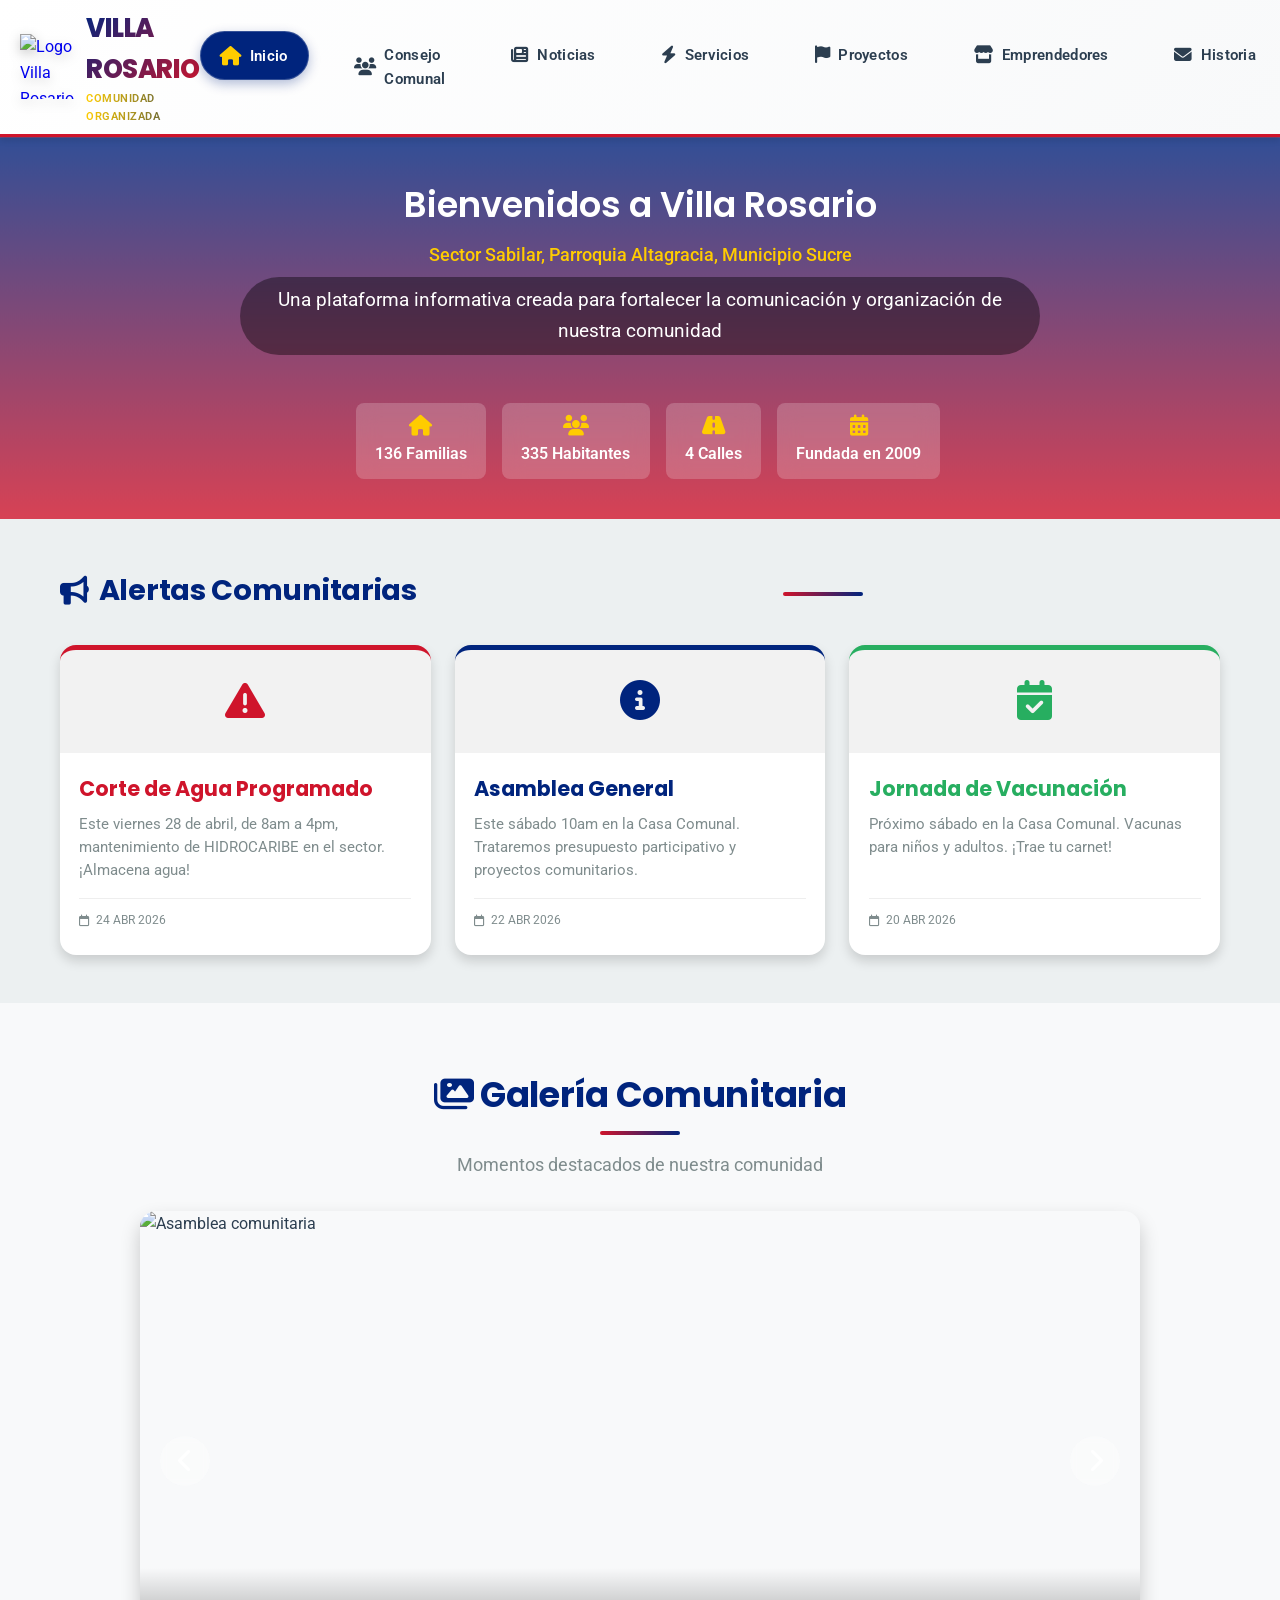
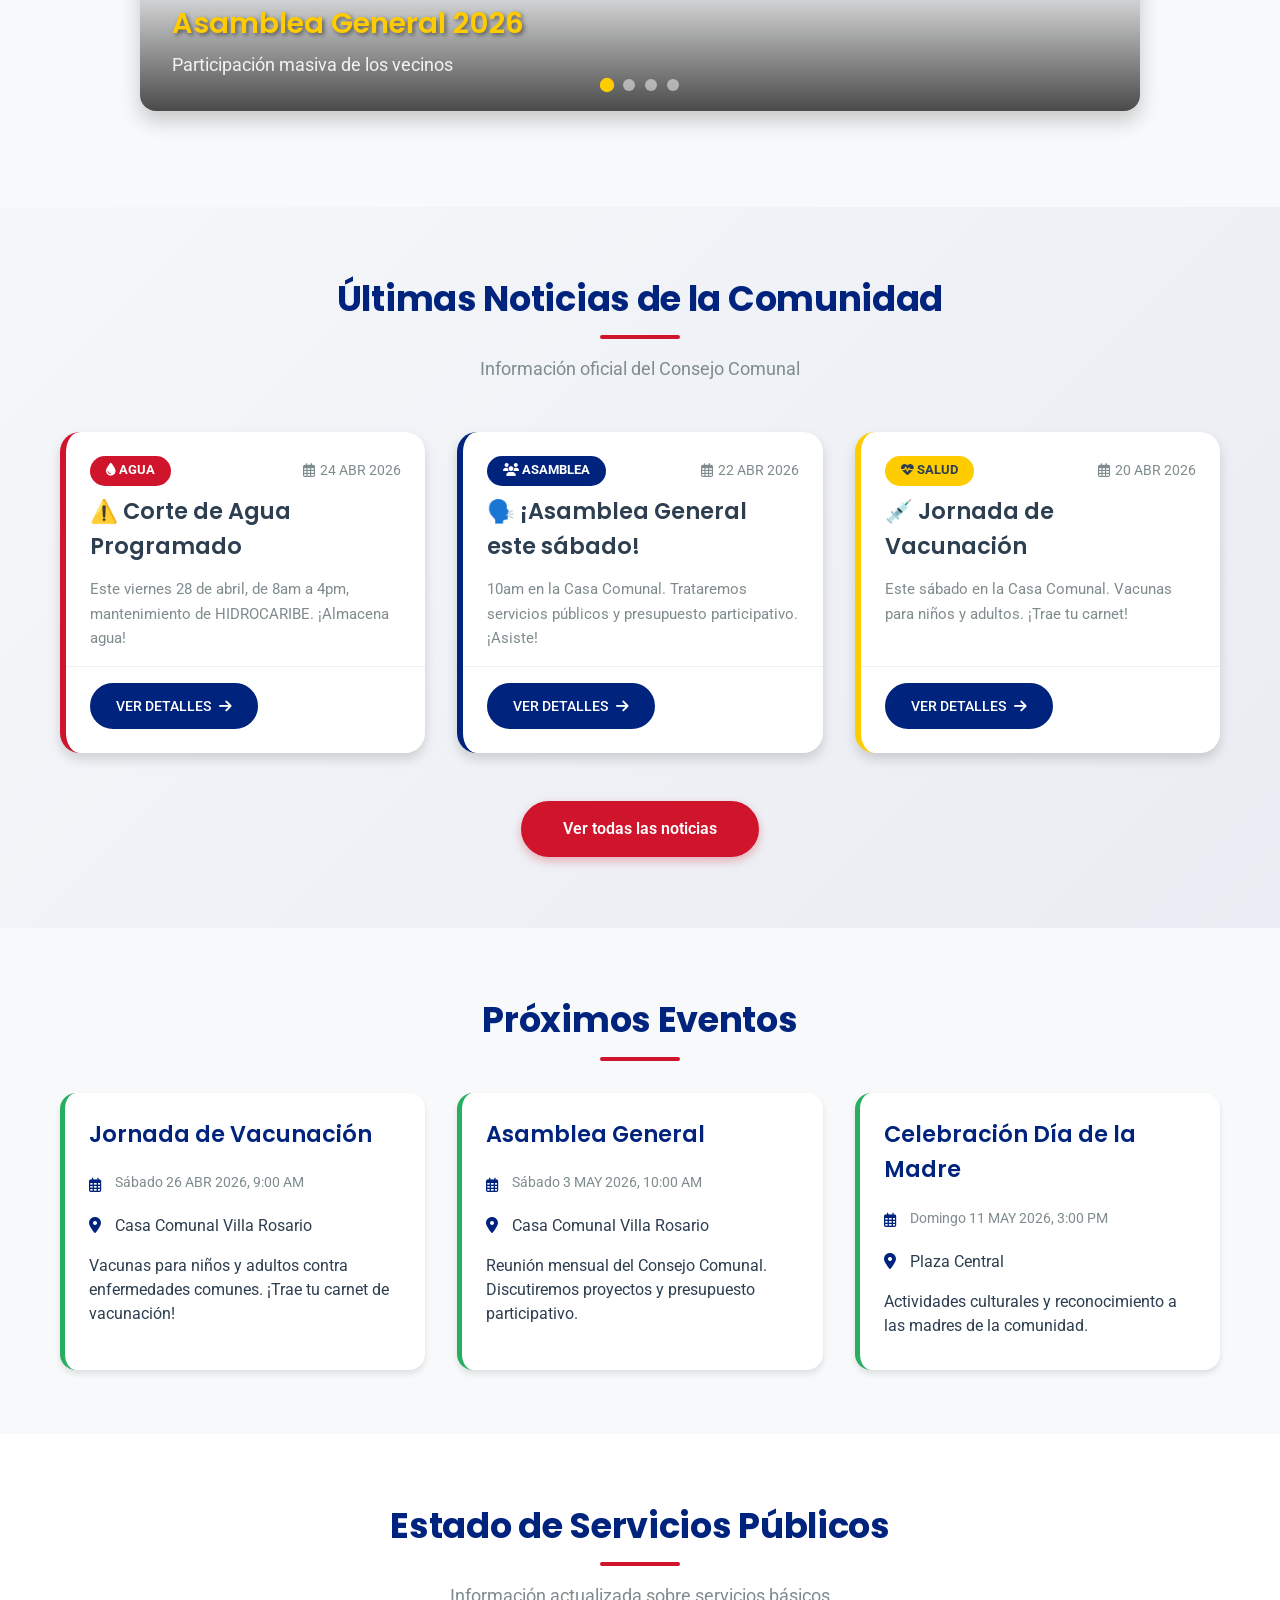
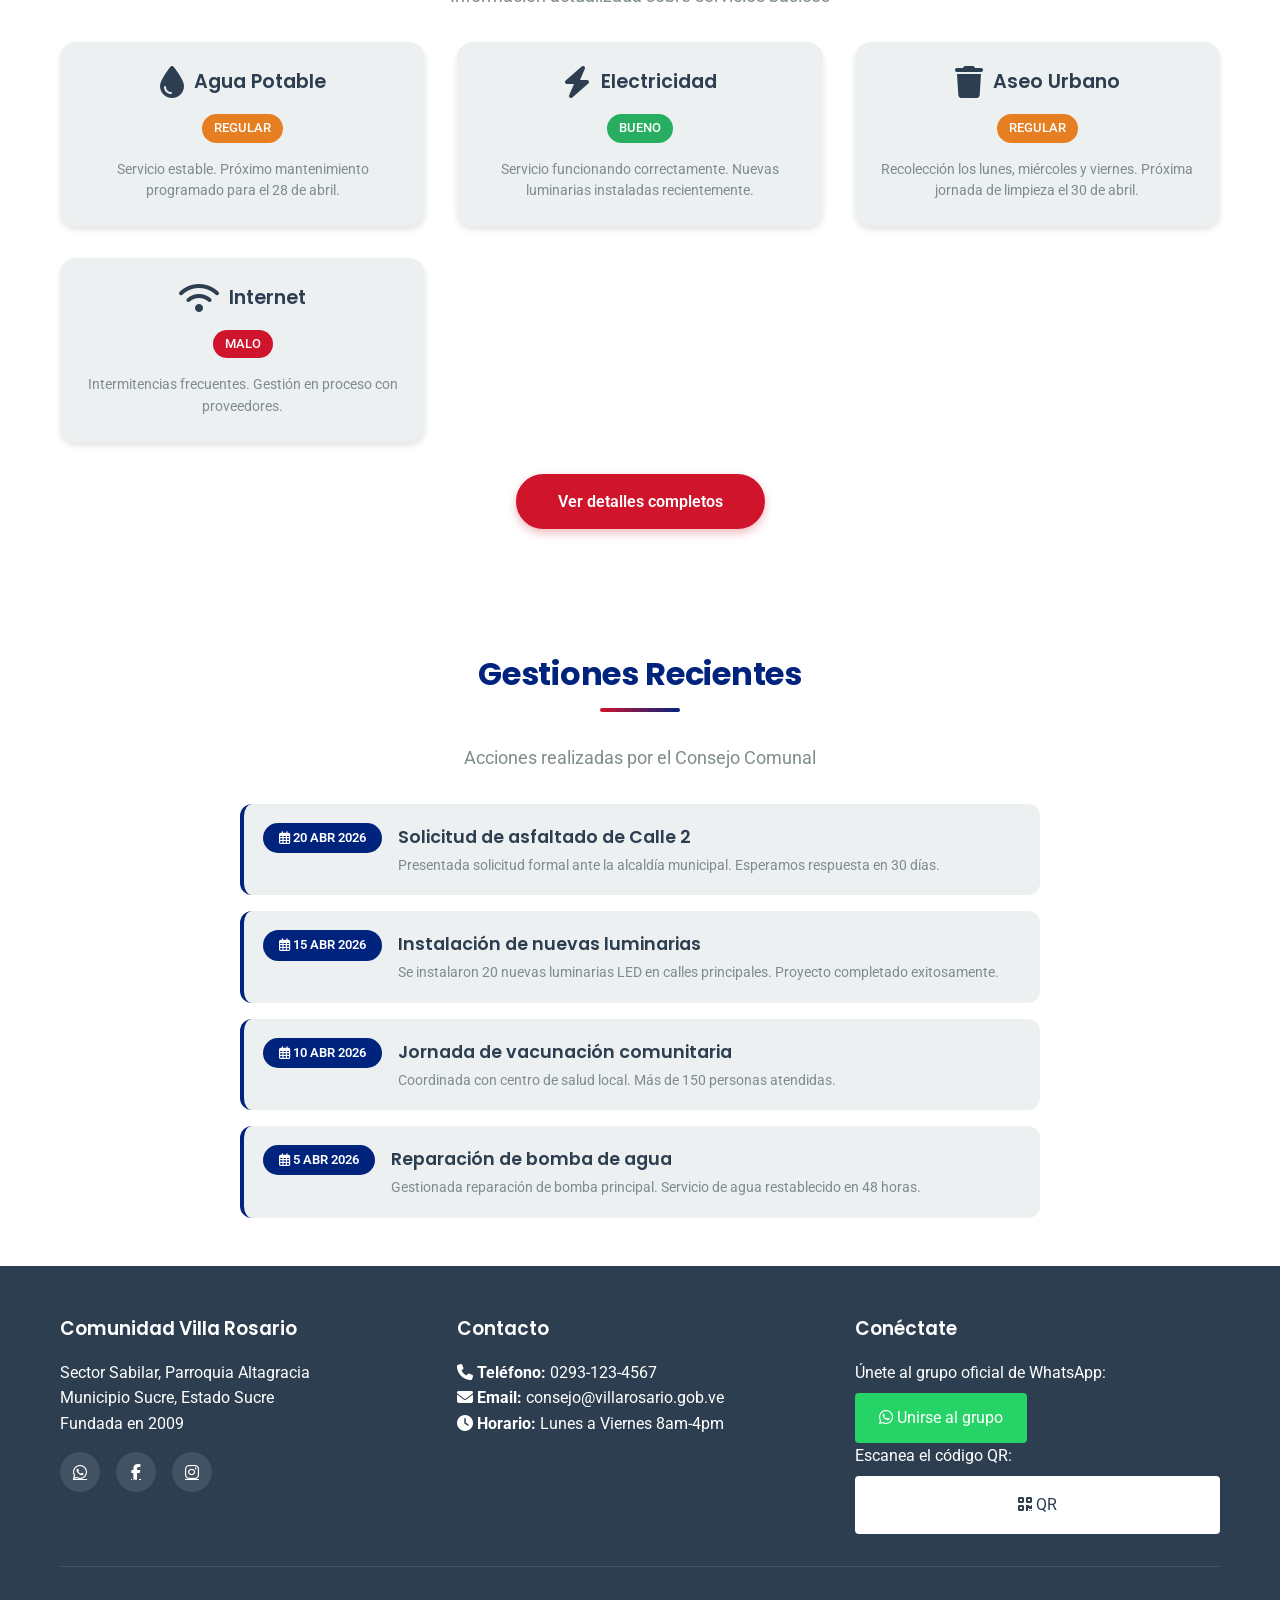
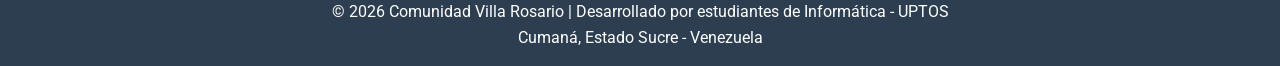
==== index.html @ 8f244c9b "actualizacion de imagen carrussel index.html" ====
<!DOCTYPE html>
<html lang="es">
<head>
    <meta charset="UTF-8">
    <meta name="viewport" content="width=device-width, initial-scale=1.0">
    <title>Comunidad Villa Rosario - Plataforma Informativa</title>
    <link rel="stylesheet" href="css/estilo.css">
    <link rel="stylesheet" href="https://cdnjs.cloudflare.com/ajax/libs/font-awesome/6.4.0/css/all.min.css">
    <link href="https://fonts.googleapis.com/css2?family=Poppins:wght@300;400;600;700&family=Roboto:wght@400;500&display=swap" rel="stylesheet">
</head>
<body>
    <!-- ==================== BARRA DE NAVEGACIÓN ==================== -->
    <nav class="navbar">
        <div class="nav-container">
            <a href="index.html" class="logo">
                <img src="imagenes/logoVilla.png" alt="Logo Villa Rosario" id="logo-img">
                <div class="logo-text">
                    <span class="logo-title">VILLA ROSARIO</span>
                    <span class="logo-subtitle">Comunidad Organizada</span>
                </div>
            </a>
            
            <input type="checkbox" id="menu-toggle" class="menu-toggle">
            <label for="menu-toggle" class="menu-btn">
                <i class="fas fa-bars"></i>
            </label>
            <ul class="nav-menu">
                <li><a href="index.html" class="active"><i class="fas fa-home"></i> Inicio</a></li>
                <li><a href="consejo-comunal.html"><i class="fas fa-users"></i> Consejo Comunal</a></li>
                <li><a href="articulos.html"><i class="fas fa-newspaper"></i> Noticias</a></li>
                <li><a href="servicios.html"><i class="fas fa-bolt"></i> Servicios</a></li>
                <li><a href="proyectos.html"><i class="fas fa-flag"></i> Proyectos</a></li>
                <li><a href="emprendedores.html"><i class="fas fa-store"></i> Emprendedores</a></li>
                <li><a href="historia.html"><i class="fas fa-envelope"></i> Historia</a></li>
                <li><a href="eventos.html"><i class="fas fa-envelope"></i> Eventos</a></li>
            </ul>
        </div>
    </nav>

    <!-- ==================== HERO (ENCABEZADO) ==================== -->
    <header class="hero">
        <div class="hero-content">
            <h1>Bienvenidos a Villa Rosario</h1>
            <p class="hero-subtitle">Sector Sabilar, Parroquia Altagracia, Municipio Sucre</p>
            <p class="hero-description">Una plataforma informativa creada para fortalecer la comunicación y organización de nuestra comunidad</p>
            <div class="hero-stats">
                              <div class="text-center" style="margin-top: 2rem;">
                
</div>
                <div class="stat">
                    <i class="fas fa-home"></i>
                    <span>136 Familias</span>
                </div>
                <div class="stat">
                    <i class="fas fa-users"></i>
                    <span>335 Habitantes</span>
                </div>
                <div class="stat">
                    <i class="fas fa-road"></i>
                    <span>4 Calles</span>
                </div>
                <div class="stat">
                    <i class="fas fa-calendar-alt"></i>
                    <span>Fundada en 2009</span>
                </div>
            </div>
        </div>
    </header>

    <!-- ==================== ALERTAS COMUNITARIAS ==================== -->
    <section class="alertas">
        <div class="container">
            <h2><i class="fas fa-bullhorn"></i> Alertas Comunitarias</h2>
            <div class="alertas-grid">
                <!-- Alerta 1: Urgente (rojo) -->
                <div class="alerta-item alerta-urgente">
                    <div class="alerta-icon">
                        <i class="fas fa-exclamation-triangle"></i>
                    </div>
                    <div class="alerta-content">
                        <h3>Corte de Agua Programado</h3>
                        <p>Este viernes 28 de abril, de 8am a 4pm, mantenimiento de HIDROCARIBE en el sector. ¡Almacena agua!</p>
                        <span class="alerta-fecha"><i class="far fa-calendar"></i> 24 ABR 2026</span>
                    </div>
                </div>
                <!-- Alerta 2: Informativa (azul) -->
                <div class="alerta-item alerta-info">
                    <div class="alerta-icon">
                        <i class="fas fa-info-circle"></i>
                    </div>
                    <div class="alerta-content">
                        <h3>Asamblea General</h3>
                        <p>Este sábado 10am en la Casa Comunal. Trataremos presupuesto participativo y proyectos comunitarios.</p>
                        <span class="alerta-fecha"><i class="far fa-calendar"></i> 22 ABR 2026</span>
                    </div>
                </div>
                <!-- Alerta 3: Evento (verde) -->
                <div class="alerta-item alerta-evento">
                    <div class="alerta-icon">
                        <i class="fas fa-calendar-check"></i>
                    </div>
                    <div class="alerta-content">
                        <h3>Jornada de Vacunación</h3>
                        <p>Próximo sábado en la Casa Comunal. Vacunas para niños y adultos. ¡Trae tu carnet!</p>
                        <span class="alerta-fecha"><i class="far fa-calendar"></i> 20 ABR 2026</span>
                    </div>
                </div>
            </div>
        </div>
    </section>

    <!-- ==================== CARRUSEL DE IMÁGENES ==================== -->
    <section class="carrusel">
        <div class="container">
            <h2><i class="fas fa-images"></i> Galería Comunitaria</h2>
            <p class="section-subtitle">Momentos destacados de nuestra comunidad</p>
            <div class="carrusel-contenedor">
                <div class="carrusel-slides">
                    <div class="carrusel-slide active">
                        <img src="imagenes/carrusel1.png" alt="Asamblea comunitaria">
                        <div class="carrusel-caption">
                            <h3>Asamblea General 2026</h3>
                            <p>Participación masiva de los vecinos</p>
                        </div>
                    </div>
                    <div class="carrusel-slide">
                        <img src="imagenes/villa-agua2.jpg" alt="Jornada de salud">
                        <div class="carrusel-caption">
                            <h3>Jornada de Vacunación</h3>
                            <p>Más de 100 niños vacunados</p>
                        </div>
                    </div>
                    <div class="carrusel-slide">
                        <img src="imagenes/carrusel3.jpg" alt="Entrega de CLAP">
                        <div class="carrusel-caption">
                            <h3>Entrega de Alimentos</h3>
                            <p>Apoyo a las familias de la comunidad</p>
                        </div>
                    </div>
                    <div class="carrusel-slide">
                        <img src="imagenes/carrusel4.jpg" alt="Limpieza comunitaria">
                        <div class="carrusel-caption">
                            <h3>Jornada de Limpieza</h3>
                            <p>Embelleciendo nuestros espacios</p>
                        </div>
                    </div>
                </div>
                <button class="carrusel-prev"><i class="fas fa-chevron-left"></i></button>
                <button class="carrusel-next"><i class="fas fa-chevron-right"></i></button>
                <div class="carrusel-indicadores">
                    <span class="indicador active" data-slide="0"></span>
                    <span class="indicador" data-slide="1"></span>
                    <span class="indicador" data-slide="2"></span>
                    <span class="indicador" data-slide="3"></span>
                </div>
            </div>
        </div>
    </section>

    <!-- ==================== ÚLTIMAS NOTICIAS ==================== -->
    <section class="noticias">
        <div class="container">
            <h2>Últimas Noticias de la Comunidad</h2>
            <p class="section-subtitle">Información oficial del Consejo Comunal</p>
            <div id="lista-noticias-index" class="noticias-grid">
                <article class="noticia-card" data-categoria="servicios">
                    <div class="noticia-header">
                        <span class="noticia-categoria"><i class="fas fa-tint"></i> AGUA</span>
                        <span class="noticia-fecha"><i class="far fa-calendar-alt"></i> 24 ABR 2026</span>
                    </div>
                    <div class="noticia-body">
                        <h3>⚠️ Corte de Agua Programado</h3>
                        <p>Este viernes 28 de abril, de 8am a 4pm, mantenimiento de HIDROCARIBE. ¡Almacena agua!</p>
                    </div>
                    <div class="noticia-footer">
                        <a href="noticia.html?id=1" class="btn-leer-mas">VER DETALLES <i class="fas fa-arrow-right"></i></a>
                    </div>
                </article>
                <article class="noticia-card" data-categoria="asamblea">
                    <div class="noticia-header">
                        <span class="noticia-categoria"><i class="fas fa-users"></i> ASAMBLEA</span>
                        <span class="noticia-fecha"><i class="far fa-calendar-alt"></i> 22 ABR 2026</span>
                    </div>
                    <div class="noticia-body">
                        <h3>🗣️ ¡Asamblea General este sábado!</h3>
                        <p>10am en la Casa Comunal. Trataremos servicios públicos y presupuesto participativo. ¡Asiste!</p>
                    </div>
                    <div class="noticia-footer">
                        <a href="noticia.html?id=2" class="btn-leer-mas">VER DETALLES <i class="fas fa-arrow-right"></i></a>
                    </div>
                </article>
                <article class="noticia-card" data-categoria="salud">
                    <div class="noticia-header">
                        <span class="noticia-categoria"><i class="fas fa-heartbeat"></i> SALUD</span>
                        <span class="noticia-fecha"><i class="far fa-calendar-alt"></i> 20 ABR 2026</span>
                    </div>
                    <div class="noticia-body">
                        <h3>💉 Jornada de Vacunación</h3>
                        <p>Este sábado en la Casa Comunal. Vacunas para niños y adultos. ¡Trae tu carnet!</p>
                    </div>
                    <div class="noticia-footer">
                        <a href="noticia.html?id=3" class="btn-leer-mas">VER DETALLES <i class="fas fa-arrow-right"></i></a>
                    </div>
                </article>
            </div>
            <div class="text-center">
                <a href="articulos.html" class="btn-ver-todas">Ver todas las noticias</a>
            </div>
        </div>
    </section>

    <!-- ==================== PRÓXIMOS EVENTOS ==================== -->
    <section class="eventos">
        <div class="container">
            <h2>Próximos Eventos</h2>
            <div id="lista-eventos-index" class="eventos-grid">
                <article class="evento-preview">
                    <h3>Jornada de Vacunación</h3>
                    <p class="fecha"><i class="far fa-calendar-alt"></i> Sábado 26 ABR 2026, 9:00 AM</p>
                    <p><i class="fas fa-map-marker-alt"></i> Casa Comunal Villa Rosario</p>
                    <p>Vacunas para niños y adultos contra enfermedades comunes. ¡Trae tu carnet de vacunación!</p>
                </article>
                <article class="evento-preview">
                    <h3>Asamblea General</h3>
                    <p class="fecha"><i class="far fa-calendar-alt"></i> Sábado 3 MAY 2026, 10:00 AM</p>
                    <p><i class="fas fa-map-marker-alt"></i> Casa Comunal Villa Rosario</p>
                    <p>Reunión mensual del Consejo Comunal. Discutiremos proyectos y presupuesto participativo.</p>
                </article>
                <article class="evento-preview">
                    <h3>Celebración Día de la Madre</h3>
                    <p class="fecha"><i class="far fa-calendar-alt"></i> Domingo 11 MAY 2026, 3:00 PM</p>
                    <p><i class="fas fa-map-marker-alt"></i> Plaza Central</p>
                    <p>Actividades culturales y reconocimiento a las madres de la comunidad.</p>
                </article>
            </div>
        </div>
    </section>

    <!-- ==================== SERVICIOS PÚBLICOS ==================== -->
    <section class="servicios">
        <div class="container">
            <h2>Estado de Servicios Públicos</h2>
            <p class="section-subtitle">Información actualizada sobre servicios básicos</p>
            <div class="servicios-grid">
                <div class="servicio-card" id="servicio-agua">
                    <div class="servicio-header">
                        <i class="fas fa-tint"></i>
                        <h3>Agua Potable</h3>
                    </div>
                    <div class="servicio-body">
                        <span class="estado-badge estado-regular">Regular</span>
                        <p class="texto-extra">Servicio estable. Próximo mantenimiento programado para el 28 de abril.</p>
                    </div>
                </div>
                <div class="servicio-card" id="servicio-electricidad">
                    <div class="servicio-header">
                        <i class="fas fa-bolt"></i>
                        <h3>Electricidad</h3>
                    </div>
                    <div class="servicio-body">
                        <span class="estado-badge estado-bueno">Bueno</span>
                        <p class="texto-extra">Servicio funcionando correctamente. Nuevas luminarias instaladas recientemente.</p>
                    </div>
                </div>
                <div class="servicio-card" id="servicio-aseo">
                    <div class="servicio-header">
                        <i class="fas fa-trash"></i>
                        <h3>Aseo Urbano</h3>
                    </div>
                    <div class="servicio-body">
                        <span class="estado-badge estado-regular">Regular</span>
                        <p class="texto-extra">Recolección los lunes, miércoles y viernes. Próxima jornada de limpieza el 30 de abril.</p>
                    </div>
                </div>
                <div class="servicio-card" id="servicio-internet">
                    <div class="servicio-header">
                        <i class="fas fa-wifi"></i>
                        <h3>Internet</h3>
                    </div>
                    <div class="servicio-body">
                        <span class="estado-badge estado-malo">Malo</span>
                        <p class="texto-extra">Intermitencias frecuentes. Gestión en proceso con proveedores.</p>
                    </div>
                </div>
            </div>
            <div class="text-center">
                <a href="servicios.html" class="btn-ver-todas">Ver detalles completos</a>
            </div>
        </div>
    </section>

    <!-- ==================== GESTIONES RECIENTES ==================== -->
    <section class="gestiones">
        <div class="container">
            <h2>Gestiones Recientes</h2>
            <p class="section-subtitle">Acciones realizadas por el Consejo Comunal</p>
            <div id="gestiones-lista" class="gestiones-list">
                <div class="gestion-item">
                    <div class="gestion-fecha">
                        <i class="far fa-calendar-alt"></i> 20 ABR 2026
                    </div>
                    <div class="gestion-contenido">
                        <h4>Solicitud de asfaltado de Calle 2</h4>
                        <p>Presentada solicitud formal ante la alcaldía municipal. Esperamos respuesta en 30 días.</p>
                    </div>
                </div>
                <div class="gestion-item">
                    <div class="gestion-fecha">
                        <i class="far fa-calendar-alt"></i> 15 ABR 2026
                    </div>
                    <div class="gestion-contenido">
                        <h4>Instalación de nuevas luminarias</h4>
                        <p>Se instalaron 20 nuevas luminarias LED en calles principales. Proyecto completado exitosamente.</p>
                    </div>
                </div>
                <div class="gestion-item">
                    <div class="gestion-fecha">
                        <i class="far fa-calendar-alt"></i> 10 ABR 2026
                    </div>
                    <div class="gestion-contenido">
                        <h4>Jornada de vacunación comunitaria</h4>
                        <p>Coordinada con centro de salud local. Más de 150 personas atendidas.</p>
                    </div>
                </div>
                <div class="gestion-item">
                    <div class="gestion-fecha">
                        <i class="far fa-calendar-alt"></i> 5 ABR 2026
                    </div>
                    <div class="gestion-contenido">
                        <h4>Reparación de bomba de agua</h4>
                        <p>Gestionada reparación de bomba principal. Servicio de agua restablecido en 48 horas.</p>
                    </div>
                </div>
            </div>
        </div>
    </section>

    <!-- ==================== FOOTER (SIMPLIFICADO, SIN PROYECTO UPTOS) ==================== -->
    <footer class="footer">
        <div class="container">
            <div class="footer-grid">
                <div class="footer-col">
                    <h3>Comunidad Villa Rosario</h3>
                    <p>Sector Sabilar, Parroquia Altagracia</p>
                    <p>Municipio Sucre, Estado Sucre</p>
                    <p>Fundada en 2009</p>
                    <div class="footer-social">
                        <a href="#" class="social-link"><i class="fab fa-whatsapp"></i></a>
                        <a href="#" class="social-link"><i class="fab fa-facebook-f"></i></a>
                        <a href="#" class="social-link"><i class="fab fa-instagram"></i></a>
                    </div>
                </div>
                <div class="footer-col">
                    <h3>Contacto</h3>
                    <p><i class="fas fa-phone"></i> <strong>Teléfono:</strong> 0293-123-4567</p>
                    <p><i class="fas fa-envelope"></i> <strong>Email:</strong> consejo@villarosario.gob.ve</p>
                    <p><i class="fas fa-clock"></i> <strong>Horario:</strong> Lunes a Viernes 8am-4pm</p>
                </div>
                <div class="footer-col">
                    <h3>Conéctate</h3>
                    <p>Únete al grupo oficial de WhatsApp:</p>
                    <a href="https://wa.me/584141234567?text=Hola,%20quisiera%20unirme%20al%20grupo%20de%20Villa%20Rosario" class="btn-whatsapp" target="_blank">
                        <i class="fab fa-whatsapp"></i> Unirse al grupo
                    </a>
                    <div class="qr-code">
                        <p>Escanea el código QR:</p>
                        <div class="qr-placeholder"><i class="fas fa-qrcode"></i> QR</div>
                    </div>
                </div>
            </div>
            <div class="footer-bottom">
                <p>&copy; 2026 Comunidad Villa Rosario | Desarrollado por estudiantes de Informática - UPTOS</p>
                <p>Cumaná, Estado Sucre - Venezuela</p>
            </div>
        </div>
    </footer>

    <!-- ==================== SCRIPTS ==================== -->
    <script src="js/main.js" defer></script>
</body>
</html>
---- css/estilo.css ----
/* ============================================
   1. VARIABLES GLOBALES Y RESET
   ============================================ */
:root {
    --color-amarillo: #FFCC00;
    --color-azul: #00247D;
    --color-rojo: #CF142B;
    --color-blanco: #FFFFFF;
    --color-verde: #27AE60;
    --color-naranja: #E67E22;
    --color-gris-oscuro: #2C3E50;
    --color-gris-medio: #7F8C8D;
    --color-gris-claro: #ECF0F1;
    --color-fondo: #F8F9FA;
    --sombra-suave: 0 4px 6px rgba(0, 0, 0, 0.1);
    --sombra-media: 0 6px 12px rgba(0, 0, 0, 0.15);
    --sombra-fuerte: 0 10px 20px rgba(0, 0, 0, 0.2);
    --transicion-rapida: all 0.3s ease;
    --transicion-media: all 0.5s ease;
}

* {
    margin: 0;
    padding: 0;
    box-sizing: border-box;
}

body {
    font-family: 'Roboto', sans-serif;
    line-height: 1.6;
    color: var(--color-gris-oscuro);
    background-color: var(--color-fondo);
}

h1, h2, h3, h4, h5, h6 {
    font-family: 'Poppins', sans-serif;
    font-weight: 600;
    margin-bottom: 1rem;
}

.container {
    width: 100%;
    max-width: 1200px;
    margin: 0 auto;
    padding: 0 20px;
}

.text-center {
    text-align: center;
}

.section-subtitle {
    color: var(--color-gris-medio);
    text-align: center;
    margin-bottom: 2rem;
    font-size: 1.1rem;
}

html {
    font-size: 16px;
}

/* ============================================
   2. BARRA DE NAVEGACIÓN (NAVBAR)
   ============================================ */
.navbar {
    background: linear-gradient(135deg, #ffffff, #f8f9fa);
    box-shadow: var(--sombra-suave);
    position: sticky;
    top: 0;
    z-index: 1000;
    padding: 0.5rem 0;
    border-bottom: 3px solid var(--color-rojo);
}

.nav-container {
    display: flex;
    justify-content: space-between;
    align-items: center;
    padding: 0 20px;
}

.logo {
    display: flex;
    align-items: center;
    text-decoration: none;
    gap: 12px;
    transition: transform 0.2s ease;
    position: relative;
}
.logo:hover {
    transform: scale(1.02);
}
/* Línea tricolor al hover */
.logo::after {
    content: '';
    position: absolute;
    bottom: -5px;
    left: 0;
    width: 100%;
    height: 3px;
    background: linear-gradient(90deg, var(--color-amarillo), var(--color-azul), var(--color-rojo));
    border-radius: 2px;
    transform: scaleX(0);
    transition: transform 0.3s ease;
}
.logo:hover::after {
    transform: scaleX(1);
}

#logo-img {
    height: 65px;
    width: auto;
    filter: drop-shadow(0 4px 6px rgba(0, 0, 0, 0.2));
    transition: transform 0.2s, filter 0.2s;
}
.logo:hover #logo-img {
    transform: scale(1.03);
    filter: drop-shadow(0 6px 10px rgba(0, 0, 0, 0.25));
}

.logo-text {
    display: flex;
    flex-direction: column;
}

.logo-title {
    font-family: 'Poppins', sans-serif;
    font-weight: 800;
    font-size: 1.6rem;
    background: linear-gradient(135deg, var(--color-azul), var(--color-rojo));
    background-clip: text;
    -webkit-background-clip: text;
    color: transparent;
    letter-spacing: -0.5px;
}
.logo:hover .logo-title {
    background: linear-gradient(135deg, var(--color-rojo), var(--color-azul));
    background-clip: text;
}

.logo-subtitle {
    font-size: 0.7rem;
    font-weight: 600;
    color: var(--color-gris-medio);
    letter-spacing: 0.5px;
    text-transform: uppercase;
    background: linear-gradient(90deg, var(--color-amarillo), var(--color-gris-oscuro));
    background-clip: text;
    -webkit-background-clip: text;
    color: transparent;
}
.logo:hover .logo-subtitle {
    color: var(--color-rojo);
    background: none;
}

.nav-menu {
    display: flex;
    list-style: none;
    gap: 1.5rem;
}

.nav-menu a {
    text-decoration: none;
    color: var(--color-gris-oscuro);
    font-weight: 600;
    font-size: 0.95rem;
    display: flex;
    align-items: center;
    gap: 8px;
    padding: 0.7rem 1.3rem;
    border-radius: 40px;
    transition: all 0.25s cubic-bezier(0.2, 0.9, 0.4, 1.1);
    position: relative;
    overflow: hidden;
    z-index: 1;
    letter-spacing: 0.3px;
}

.nav-menu a::before {
    content: '';
    position: absolute;
    top: 0;
    left: -100%;
    width: 100%;
    height: 100%;
    background: linear-gradient(90deg, transparent, rgba(255,255,255,0.3), transparent);
    transition: left 0.4s ease;
    z-index: -1;
}
.nav-menu a:hover::before {
    left: 100%;
}

.nav-menu a:hover {
    background-color: var(--color-rojo);
    color: white;
    transform: translateY(-2px);
    box-shadow: 0 4px 12px rgba(207,20,43,0.3);
}

.nav-menu a.active {
    background-color: var(--color-azul);
    color: white;
    box-shadow: 0 4px 12px rgba(0,36,125,0.3);
    border: 1px solid rgba(255,255,255,0.2);
}

.nav-menu a i {
    font-size: 1.1rem;
    transition: transform 0.2s, color 0.2s;
}
.nav-menu a:hover i,
.nav-menu a.active i {
    transform: scale(1.1);
    color: var(--color-amarillo);
}

.menu-toggle {
    display: none;
}
.menu-btn {
    display: none;
    background: none;
    border: none;
    font-size: 1.8rem;
    color: var(--color-azul);
    cursor: pointer;
    padding: 0.5rem;
    z-index: 1001;
}

/* ============================================
   3. HERO SECTION
   ============================================ */
.hero {
    position: relative;
    background: linear-gradient(rgba(0, 36, 125, 0.8), rgba(207, 20, 43, 0.8)), 
                url('../imagenes/villa-rosario-foto.jpg');
    background-size: cover;
    background-position: center;
    color: var(--color-blanco);
    padding: 2.5rem 0;
    text-align: center;
}

.hero-content {
    position: relative;
    z-index: 2;
    max-width: 800px;
    margin: 0 auto;
}

.hero h1 {
    font-size: 2.2rem;
    margin-bottom: 0.5rem;
    color: var(--color-blanco);
}

.hero-subtitle {
    font-size: 1.1rem;
    margin-bottom: 0.5rem;
    color: var(--color-amarillo);
    font-weight: 500;
}

.hero-description {
    font-size: 1.2rem;
    background-color: rgba(0, 0, 0, 0.4);
    display: inline-block;
    padding: 0.5rem 1.5rem;
    border-radius: 40px;
    margin-bottom: 1.5rem;
    backdrop-filter: blur(4px);
}

.hero-stats {
    display: flex;
    justify-content: center;
    gap: 1rem;
    margin-top: 1.5rem;
    flex-wrap: wrap;
}

.stat {
    background: rgba(255, 255, 255, 0.2);
    padding: 0.8rem 1.2rem;
    border-radius: 8px;
    backdrop-filter: blur(10px);
}

.stat i {
    font-size: 1.3rem;
    margin-bottom: 0.3rem;
    display: block;
    color: var(--color-amarillo);
}

.stat span {
    font-weight: 600;
    font-size: 1rem;
}

.btn-hero {
    display: inline-flex;
    align-items: center;
    gap: 0.8rem;
    background-color: var(--color-amarillo);
    color: var(--color-azul);
    padding: 0.8rem 2rem;
    border-radius: 50px;
    text-decoration: none;
    font-weight: 800;
    font-size: 1rem;
    transition: all 0.3s cubic-bezier(0.2, 0.9, 0.4, 1.1);
    margin-top: 1rem;
    box-shadow: 0 4px 12px rgba(0, 0, 0, 0.2);
}
.btn-hero:hover {
    background-color: var(--color-blanco);
    transform: translateY(-3px);
    box-shadow: 0 8px 20px rgba(0, 0, 0, 0.25);
    gap: 1rem;
}

/* ============================================
   4. ALERTAS COMUNITARIAS
   ============================================ */
.alertas {
    padding: 3rem 0;
    background-color: var(--color-gris-claro);
}

.alertas h2 {
    color: var(--color-azul);
    margin-bottom: 2rem;
    display: flex;
    align-items: center;
    gap: 10px;
    font-size: 1.8rem;
}

.alertas-grid {
    display: grid;
    grid-template-columns: repeat(3, 1fr);
    gap: 1.5rem;
}

.alerta-item {
    background: white;
    border-radius: 16px;
    overflow: hidden;
    box-shadow: var(--sombra-media);
    transition: var(--transicion-rapida);
    height: 100%;
    display: flex;
    flex-direction: column;
    border-top: 5px solid transparent;
}
.alerta-item:hover {
    transform: translateY(-5px);
    box-shadow: var(--sombra-fuerte);
}
.alerta-urgente { border-top-color: var(--color-rojo); }
.alerta-info { border-top-color: var(--color-azul); }
.alerta-evento { border-top-color: var(--color-verde); }

.alerta-icon {
    background: rgba(0,0,0,0.05);
    padding: 1.2rem;
    text-align: center;
    font-size: 2.5rem;
}
.alerta-urgente .alerta-icon i { color: var(--color-rojo); }
.alerta-info .alerta-icon i { color: var(--color-azul); }
.alerta-evento .alerta-icon i { color: var(--color-verde); }

.alerta-content {
    padding: 1.2rem 1.2rem 1.5rem;
    flex: 1;
    display: flex;
    flex-direction: column;
}
.alerta-content h3 {
    font-size: 1.3rem;
    font-weight: 700;
    margin-bottom: 0.5rem;
}
.alerta-content p {
    color: var(--color-gris-medio);
    font-size: 0.95rem;
    line-height: 1.5;
    margin-bottom: 1rem;
}
.alerta-fecha {
    display: flex;
    align-items: center;
    gap: 6px;
    color: var(--color-gris-medio);
    font-size: 0.75rem;
    margin-top: auto;
    border-top: 1px solid #eee;
    padding-top: 0.8rem;
}

/* ============================================
   5. NOTICIAS (ÍNDICE Y DETALLE)
   ============================================ */
.noticias {
    padding: 4rem 0;
    background: linear-gradient(135deg, #f5f7fa 0%, #e9ecf2 100%);
}

.noticias h2 {
    color: var(--color-azul);
    text-align: center;
    font-size: 2.2rem;
    margin-bottom: 1rem;
    position: relative;
}
.noticias h2:after {
    content: '';
    display: block;
    width: 80px;
    height: 4px;
    background: var(--color-rojo);
    margin: 0.5rem auto 0;
    border-radius: 2px;
}

.noticias-grid {
    display: grid;
    grid-template-columns: repeat(auto-fit, minmax(320px, 1fr));
    gap: 2rem;
    margin: 3rem 0;
}

.noticia-card {
    background: white;
    border-radius: 20px;
    overflow: hidden;
    box-shadow: var(--sombra-media);
    transition: var(--transicion-media);
    display: flex;
    flex-direction: column;
    border-left: 6px solid transparent;
}
.noticia-card[data-categoria="servicios"] { border-left-color: var(--color-rojo); }
.noticia-card[data-categoria="infraestructura"] { border-left-color: var(--color-naranja); }
.noticia-card[data-categoria="clap"] { border-left-color: var(--color-verde); }
.noticia-card[data-categoria="asamblea"] { border-left-color: var(--color-azul); }
.noticia-card[data-categoria="salud"] { border-left-color: var(--color-amarillo); }
.noticia-card[data-categoria="seguridad"] { border-left-color: var(--color-gris-oscuro); }
.noticia-card:hover {
    transform: translateY(-8px);
    box-shadow: var(--sombra-fuerte);
}

.noticia-header {
    padding: 1.5rem 1.5rem 0.5rem;
    display: flex;
    justify-content: space-between;
    align-items: center;
}
.noticia-categoria {
    font-size: 0.8rem;
    font-weight: 700;
    text-transform: uppercase;
    padding: 0.3rem 1rem;
    border-radius: 30px;
    color: white;
}
.noticia-card[data-categoria="servicios"] .noticia-categoria { background: var(--color-rojo); }
.noticia-card[data-categoria="infraestructura"] .noticia-categoria { background: var(--color-naranja); }
.noticia-card[data-categoria="clap"] .noticia-categoria { background: var(--color-verde); }
.noticia-card[data-categoria="asamblea"] .noticia-categoria { background: var(--color-azul); }
.noticia-card[data-categoria="salud"] .noticia-categoria { background: var(--color-amarillo); color: #2c3e50; }
.noticia-card[data-categoria="seguridad"] .noticia-categoria { background: var(--color-gris-oscuro); }

.noticia-fecha {
    color: var(--color-gris-medio);
    font-size: 0.85rem;
    display: flex;
    align-items: center;
    gap: 5px;
}
.noticia-body {
    padding: 0 1.5rem 1rem;
    flex: 1;
}
.noticia-body h3 {
    font-size: 1.4rem;
    margin-bottom: 0.75rem;
    transition: color 0.2s;
}
.noticia-body h3:hover {
    color: var(--color-rojo) !important;
}
.noticia-body p {
    color: var(--color-gris-medio);
    line-height: 1.6;
    font-size: 0.95rem;
}
.noticia-footer {
    padding: 1rem 1.5rem 1.5rem;
    border-top: 1px solid #f0f0f0;
}

.btn-leer-mas {
    display: inline-flex;
    align-items: center;
    gap: 8px;
    background: var(--color-azul);
    color: white;
    padding: 0.6rem 1.5rem;
    border-radius: 40px;
    text-decoration: none;
    font-weight: 500;
    font-size: 0.9rem;
    transition: all 0.2s cubic-bezier(0.25, 0.8, 0.25, 1);
    border: 2px solid var(--color-azul);
    position: relative;
    overflow: hidden;
    z-index: 1;
}
.btn-leer-mas::after {
    content: '';
    position: absolute;
    bottom: 0;
    left: 0;
    width: 0%;
    height: 100%;
    background-color: rgba(255,255,255,0.2);
    transition: all 0.3s ease;
    z-index: -1;
}
.btn-leer-mas:hover::after {
    width: 100%;
}
.btn-leer-mas:hover {
    background: transparent;
    color: var(--color-azul);
    gap: 12px;
}

.btn-ver-todas {
    display: inline-block;
    background: var(--color-rojo);
    color: white;
    padding: 0.8rem 2.5rem;
    border-radius: 50px;
    text-decoration: none;
    font-weight: 600;
    font-size: 1rem;
    transition: all 0.2s cubic-bezier(0.25, 0.8, 0.25, 1);
    border: 2px solid var(--color-rojo);
    box-shadow: 0 4px 10px rgba(207,20,43,0.3);
    position: relative;
    overflow: hidden;
    z-index: 1;
}
.btn-ver-todas::after {
    content: '';
    position: absolute;
    bottom: 0;
    left: 0;
    width: 0%;
    height: 100%;
    background-color: rgba(255,255,255,0.2);
    transition: all 0.3s ease;
    z-index: -1;
}
.btn-ver-todas:hover::after {
    width: 100%;
}
.btn-ver-todas:hover {
    background: transparent;
    color: var(--color-rojo);
}

/* Página de noticia completa */
.noticia-completa {
    padding: 3rem 0;
    background-color: var(--color-fondo);
}
.noticia-container {
    max-width: 800px;
    margin: 0 auto;
    background: white;
    border-radius: 20px;
    box-shadow: var(--sombra-media);
    overflow: hidden;
}
.noticia-completa-imagen {
    width: 100%;
    height: 400px;
    overflow: hidden;
}
.noticia-completa-imagen img {
    width: 100%;
    height: 100%;
    object-fit: cover;
}
.noticia-completa-contenido {
    padding: 2rem;
}
.noticia-completa-header {
    margin-bottom: 2rem;
    border-bottom: 2px solid var(--color-gris-claro);
    padding-bottom: 1.5rem;
}
.noticia-completa-categoria {
    display: inline-block;
    background: var(--color-azul);
    color: white;
    padding: 0.3rem 1rem;
    border-radius: 30px;
    font-size: 0.85rem;
    font-weight: 600;
    margin-bottom: 1rem;
}
.noticia-completa-titulo {
    font-size: 2.2rem;
    color: var(--color-gris-oscuro);
    margin-bottom: 0.5rem;
    line-height: 1.3;
}
.noticia-completa-meta {
    display: flex;
    gap: 2rem;
    color: var(--color-gris-medio);
    font-size: 0.9rem;
}
.noticia-completa-meta i {
    margin-right: 5px;
    color: var(--color-azul);
}
.noticia-completa-body {
    line-height: 1.8;
    color: #333;
}
.noticia-completa-body p {
    margin-bottom: 1.5rem;
}
.noticia-completa-body h2 {
    color: var(--color-azul);
    font-size: 1.5rem;
    margin: 2rem 0 1rem;
}
.noticia-completa-body blockquote {
    background: var(--color-gris-claro);
    border-left: 4px solid var(--color-rojo);
    padding: 1rem 1.5rem;
    font-style: italic;
    margin: 1.5rem 0;
    border-radius: 0 8px 8px 0;
}
.noticia-completa-footer {
    margin-top: 2rem;
    padding-top: 1.5rem;
    border-top: 1px solid #eee;
    display: flex;
    justify-content: space-between;
    align-items: center;
}
.btn-volver {
    display: inline-flex;
    align-items: center;
    gap: 8px;
    color: var(--color-azul);
    text-decoration: none;
    font-weight: 500;
    transition: var(--transicion-rapida);
}
.btn-volver:hover {
    gap: 12px;
    color: var(--color-rojo);
}
.noticia-compartir {
    display: flex;
    gap: 1rem;
}
.btn-compartir {
    width: 40px;
    height: 40px;
    border-radius: 50%;
    background: var(--color-gris-claro);
    color: var(--color-azul);
    display: flex;
    align-items: center;
    justify-content: center;
    text-decoration: none;
    transition: var(--transicion-rapida);
}
.btn-compartir:hover {
    background: var(--color-azul);
    color: white;
}

/* ============================================
   6. EVENTOS (SECCIÓN EN INDEX)
   ============================================ */
.eventos {
    padding: 4rem 0;
    background-color: var(--color-fondo);
}
.eventos h2 {
    color: var(--color-azul);
    text-align: center;
    font-size: 2.2rem;
    margin-bottom: 1rem;
    position: relative;
}
.eventos h2:after {
    content: '';
    display: block;
    width: 80px;
    height: 4px;
    background: var(--color-rojo);
    margin: 0.5rem auto 0;
    border-radius: 2px;
}
.eventos-grid {
    display: grid;
    grid-template-columns: repeat(auto-fit, minmax(300px, 1fr));
    gap: 2rem;
    margin-top: 2rem;
}
.evento-preview {
    background: white;
    border-radius: 16px;
    padding: 1.5rem;
    box-shadow: var(--sombra-suave);
    transition: var(--transicion-rapida);
    border-left: 5px solid var(--color-verde);
    display: flex;
    flex-direction: column;
    height: 100%;
}
.evento-preview:hover {
    transform: translateY(-5px);
    box-shadow: var(--sombra-media);
}
.evento-preview h3 {
    color: var(--color-azul);
    font-size: 1.4rem;
    margin-bottom: 0.75rem;
}
.evento-preview .fecha {
    color: var(--color-gris-medio);
    font-size: 0.9rem;
    margin-bottom: 0.75rem;
    display: flex;
    align-items: center;
    gap: 8px;
}
.evento-preview .fecha i {
    color: var(--color-azul);
}
.evento-preview p {
    color: var(--color-gris-oscuro);
    margin: 0.5rem 0;
    line-height: 1.5;
    display: flex;
    align-items: flex-start;
    gap: 8px;
}
.evento-preview p i {
    color: var(--color-azul);
    margin-top: 0.2rem;
    min-width: 18px;
}

/* ============================================
   7. SERVICIOS PÚBLICOS (SECCIÓN EN INDEX)
   ============================================ */
.servicios {
    padding: 4rem 0;
    background-color: var(--color-blanco);
}
.servicios h2 {
    color: var(--color-azul);
    text-align: center;
    font-size: 2.2rem;
    margin-bottom: 1rem;
    position: relative;
}
.servicios h2:after {
    content: '';
    display: block;
    width: 80px;
    height: 4px;
    background: var(--color-rojo);
    margin: 0.5rem auto 0;
    border-radius: 2px;
}
.servicios-grid {
    display: grid;
    grid-template-columns: repeat(auto-fit, minmax(280px, 1fr));
    gap: 2rem;
    margin: 2rem 0;
}
.servicio-card {
    background: var(--color-gris-claro);
    border-radius: 16px;
    padding: 1.5rem;
    transition: var(--transicion-rapida);
    text-align: center;
    box-shadow: var(--sombra-suave);
}
.servicio-card:hover {
    transform: translateY(-5px);
    box-shadow: var(--sombra-media);
}
.servicio-header {
    display: flex;
    align-items: center;
    justify-content: center;
    gap: 12px;
    margin-bottom: 1rem;
}
.servicio-header i {
    font-size: 2.5rem;
    color: var(--color-azul);
}
.servicio-header h3 {
    font-size: 1.3rem;
    margin: 0;
}
.servicio-body {
    text-align: center;
}
.estado-badge {
    display: inline-block;
    padding: 0.3rem 1rem;
    border-radius: 40px;
    font-size: 0.8rem;
    font-weight: 700;
    text-transform: uppercase;
    margin-bottom: 1rem;
}
.estado-bueno { background: var(--color-verde); color: white; }
.estado-regular { background: var(--color-naranja); color: white; }
.estado-malo { background: var(--color-rojo); color: white; }
.texto-extra {
    color: var(--color-gris-medio);
    font-size: 0.9rem;
    line-height: 1.5;
    margin: 0;
}

/* ============================================
   8. GESTIONES RECIENTES
   ============================================ */
.gestiones {
    padding: 3rem 0;
    background-color: var(--color-blanco);
}
.gestiones h2 {
    color: var(--color-azul);
    text-align: center;
    font-size: 2rem;
    margin-bottom: 2rem;
}
.gestiones-list {
    display: flex;
    flex-direction: column;
    gap: 1rem;
    max-width: 800px;
    margin: 0 auto;
}
.gestion-item {
    background: var(--color-gris-claro);
    border-radius: 12px;
    padding: 1.2rem;
    display: flex;
    flex-wrap: wrap;
    gap: 1rem;
    transition: var(--transicion-rapida);
    border-left: 4px solid var(--color-azul);
}
.gestion-item:hover {
    transform: translateX(5px);
    box-shadow: var(--sombra-suave);
}
.gestion-fecha {
    background: var(--color-azul);
    color: white;
    padding: 0.3rem 1rem;
    border-radius: 30px;
    font-size: 0.8rem;
    font-weight: 600;
    white-space: nowrap;
    align-self: flex-start;
}
.gestion-contenido {
    flex: 1;
}
.gestion-contenido h4 {
    font-size: 1.1rem;
    margin-bottom: 0.3rem;
}
.gestion-contenido p {
    color: var(--color-gris-medio);
    font-size: 0.9rem;
    line-height: 1.4;
}

/* ============================================
   9. PROYECTO UPTOS
   ============================================ */
.proyecto-uptos {
    padding: 4rem 0;
    background: linear-gradient(135deg, var(--color-azul), var(--color-rojo));
    color: var(--color-blanco);
}
.proyecto-content {
    max-width: 1000px;
    margin: 0 auto;
}
.proyecto-info h2 {
    color: var(--color-amarillo);
    margin-bottom: 1.5rem;
    text-align: center;
}
.proyecto-titulo {
    font-size: 1.2rem;
    font-style: italic;
    color: var(--color-amarillo);
    margin: 1.5rem 0;
    padding: 1rem;
    background: rgba(255,255,255,0.1);
    border-radius: 8px;
    border-left: 4px solid var(--color-amarillo);
}
.proyecto-datos h3 {
    color: var(--color-amarillo);
    margin-top: 1.5rem;
}
.proyecto-datos ul {
    list-style: none;
    margin: 1rem 0;
}
.proyecto-datos li {
    padding: 0.5rem 0;
    border-bottom: 1px solid rgba(255,255,255,0.1);
}
.proyecto-logos {
    display: flex;
    justify-content: center;
    gap: 3rem;
    margin-top: 3rem;
    flex-wrap: wrap;
}
.logo-institucion {
    text-align: center;
    padding: 1.5rem;
    background: rgba(255,255,255,0.1);
    border-radius: 8px;
    min-width: 300px;
}
.logo-institucion h4 {
    color: var(--color-amarillo);
    margin-bottom: 0.5rem;
}

/* ============================================
   10. EMPRENDEDORES
   ============================================ */
.emprendedores {
    padding: 4rem 0 2rem;
}
.emprendedores h2 {
    color: var(--color-azul);
    text-align: center;
    font-size: 2.2rem;
    margin-bottom: 1rem;
}
.emprendedores-grid {
    display: grid;
    grid-template-columns: repeat(auto-fit, minmax(280px, 1fr));
    gap: 2rem;
    margin: 2rem 0;
}
.emprendedor-card {
    background: white;
    border-radius: 20px;
    overflow: hidden;
    box-shadow: var(--sombra-media);
    transition: var(--transicion-media);
    height: 100%;
    display: flex;
    flex-direction: column;
}
.emprendedor-card:hover {
    transform: translateY(-8px);
    box-shadow: var(--sombra-fuerte);
}
.emprendedor-imagen {
    width: 100%;
    height: 250px;
    overflow: hidden;
    position: relative;
}
.emprendedor-imagen img {
    width: 100%;
    height: 100%;
    object-fit: cover;
    transition: transform 0.5s ease;
}
.emprendedor-card:hover .emprendedor-imagen img {
    transform: scale(1.05);
}
.emprendedor-info {
    padding: 1.5rem;
    flex-grow: 1;
    display: flex;
    flex-direction: column;
}
.emprendedor-info h3 {
    color: var(--color-azul);
    font-size: 1.4rem;
    margin-bottom: 0.5rem;
    transition: color 0.2s;
}
.emprendedor-info h3:hover {
    color: var(--color-rojo);
}
.emprendedor-descripcion {
    color: var(--color-gris-medio);
    margin-bottom: 1rem;
    line-height: 1.5;
    flex-grow: 1;
}
.emprendedor-contacto {
    background: var(--color-gris-claro);
    padding: 1rem;
    border-radius: 8px;
    margin-top: auto;
}
.emprendedor-contacto p {
    margin: 0.5rem 0;
    display: flex;
    align-items: center;
    gap: 0.5rem;
}
.emprendedor-contacto i {
    color: var(--color-azul);
    width: 20px;
}
.emprendedor-redes {
    display: flex;
    gap: 1rem;
    margin-top: 0.5rem;
}
.emprendedor-redes a {
    color: var(--color-azul);
    font-size: 1.3rem;
    transition: color 0.3s;
}
.emprendedor-redes a:hover {
    color: var(--color-rojo);
}

/* ============================================
   11. PÁGINA DE EVENTOS (eventos.html)
   ============================================ */
.eventos-filtros {
    display: flex;
    justify-content: center;
    gap: 1rem;
    margin: 2rem 0;
    flex-wrap: wrap;
}
.filtro-btn {
    background: var(--color-gris-claro);
    border: none;
    padding: 0.6rem 1.5rem;
    border-radius: 50px;
    font-weight: 600;
    cursor: pointer;
    transition: all 0.3s;
    font-size: 0.95rem;
}
.filtro-btn.active {
    background: var(--color-verde);
    color: white;
    box-shadow: 0 4px 10px rgba(39,174,96,0.3);
}
.filtro-btn:hover:not(.active) {
    background: #d5dbdb;
    transform: translateY(-2px);
}

.eventos-grid-moderno {
    display: grid;
    grid-template-columns: repeat(auto-fill, minmax(340px, 1fr));
    gap: 2rem;
    margin: 2rem 0;
}
.evento-card-moderno {
    display: flex;
    background: white;
    border-radius: 24px;
    overflow: hidden;
    box-shadow: var(--sombra-media);
    transition: all 0.3s;
    border: 1px solid rgba(0,0,0,0.05);
}
.evento-card-moderno:hover {
    transform: translateY(-6px);
    box-shadow: var(--sombra-fuerte);
}
.evento-fecha-destacada {
    background: linear-gradient(145deg, var(--color-azul), var(--color-rojo));
    color: white;
    min-width: 85px;
    display: flex;
    flex-direction: column;
    align-items: center;
    justify-content: center;
    padding: 1rem 0.5rem;
    text-align: center;
}
.evento-fecha-destacada .dia {
    font-size: 2.2rem;
    font-weight: 800;
    line-height: 1;
}
.evento-fecha-destacada .mes {
    font-size: 1rem;
    font-weight: 600;
    text-transform: uppercase;
}
.evento-contenido {
    padding: 1.2rem 1.2rem 1.2rem 1rem;
    flex: 1;
}
.evento-contenido h3 {
    font-size: 1.3rem;
    margin-bottom: 0.8rem;
    transition: color 0.2s;
}
.evento-contenido h3:hover {
    color: var(--color-rojo);
}
.evento-info p {
    margin: 0.4rem 0;
    font-size: 0.9rem;
    color: var(--color-gris-medio);
    display: flex;
    align-items: center;
    gap: 8px;
}
.evento-info p i {
    width: 20px;
    color: var(--color-verde);
}
.organizador {
    font-weight: 500;
    color: var(--color-azul) !important;
}
.btn-interesado {
    background: transparent;
    border: 2px solid var(--color-azul);
    color: var(--color-azul);
    padding: 0.3rem 1rem;
    border-radius: 40px;
    font-size: 0.85rem;
    font-weight: 600;
    cursor: pointer;
    transition: all 0.2s;
    margin-top: 0.8rem;
}
.btn-interesado:hover {
    background: var(--color-azul);
    color: white;
    transform: scale(1.02);
}
.toast-notificacion {
    position: fixed;
    bottom: 30px;
    left: 50%;
    transform: translateX(-50%) scale(0.9);
    background: var(--color-verde);
    color: white;
    padding: 0.8rem 1.5rem;
    border-radius: 50px;
    font-size: 0.9rem;
    opacity: 0;
    pointer-events: none;
    transition: all 0.3s;
    z-index: 10001;
    box-shadow: 0 4px 12px rgba(0,0,0,0.2);
}
.toast-notificacion.mostrar {
    opacity: 1;
    transform: translateX(-50%) scale(1);
}

/* ============================================
   12. PÁGINA DE PROYECTOS (proyectos.html)
   ============================================ */
.proyectos-tabs {
    display: flex;
    justify-content: center;
    gap: 1rem;
    margin: 2rem 0;
    flex-wrap: wrap;
}
.tab-btn {
    background: var(--color-gris-claro);
    border: none;
    padding: 0.75rem 1.5rem;
    border-radius: 50px;
    font-weight: 600;
    cursor: pointer;
    transition: all 0.3s ease;
    font-size: 1rem;
    box-shadow: 0 2px 4px rgba(0,0,0,0.05);
}
.tab-btn:hover {
    background: #d5dbdb;
    transform: translateY(-2px);
}
.tab-btn.active {
    background: var(--color-azul);
    color: white;
    box-shadow: 0 4px 10px rgba(0,36,125,0.3);
}
.proyectos-grid {
    display: grid;
    grid-template-columns: repeat(auto-fill, minmax(320px, 1fr));
    gap: 2rem;
    margin: 2rem 0;
}
.proyecto-card {
    background: white;
    border-radius: 24px;
    overflow: hidden;
    box-shadow: var(--sombra-media);
    transition: all 0.4s cubic-bezier(0.175, 0.885, 0.32, 1.275);
    display: flex;
    flex-direction: column;
    border: 1px solid rgba(0,0,0,0.05);
}
.proyecto-card:hover {
    transform: translateY(-10px);
    box-shadow: var(--sombra-fuerte);
}
.proyecto-imagen {
    width: 100%;
    height: 220px;
    overflow: hidden;
    background-color: #f0f0f0;
}
.proyecto-imagen img {
    width: 100%;
    height: 100%;
    object-fit: cover;
    transition: transform 0.5s ease;
}
.proyecto-card:hover .proyecto-imagen img {
    transform: scale(1.05);
}
.proyecto-info {
    padding: 1.5rem;
    flex: 1;
    display: flex;
    flex-direction: column;
}
.proyecto-estado {
    display: inline-block;
    padding: 0.25rem 1rem;
    border-radius: 50px;
    font-size: 0.7rem;
    font-weight: 700;
    text-transform: uppercase;
    letter-spacing: 0.5px;
    margin-bottom: 0.75rem;
    align-self: flex-start;
}
.estado-activo {
    background: var(--color-verde);
    color: white;
    box-shadow: 0 2px 6px rgba(39,174,96,0.3);
}
.estado-futuro {
    background: var(--color-naranja);
    color: white;
    box-shadow: 0 2px 6px rgba(230,126,34,0.3);
}
.proyecto-info h3 {
    font-size: 1.4rem;
    margin-bottom: 0.5rem;
    transition: color 0.2s;
}
.proyecto-info h3:hover {
    color: var(--color-rojo);
}
.proyecto-info p {
    color: var(--color-gris-medio);
    margin-bottom: 1.2rem;
    line-height: 1.5;
    flex: 1;
}
.proyecto-acciones {
    display: flex;
    gap: 0.8rem;
    margin-top: 0.5rem;
    flex-wrap: wrap;
}
.btn-detalles, .btn-pdf {
    display: inline-flex;
    align-items: center;
    gap: 0.5rem;
    padding: 0.5rem 1.2rem;
    border-radius: 40px;
    text-decoration: none;
    font-size: 0.85rem;
    font-weight: 600;
    transition: all 0.2s ease;
    cursor: pointer;
    border: none;
}
.btn-detalles {
    background: var(--color-azul);
    color: white;
    box-shadow: 0 2px 5px rgba(0,36,125,0.2);
}
.btn-detalles:hover {
    background: #001a5e;
    transform: translateY(-2px);
    box-shadow: 0 4px 12px rgba(0,36,125,0.3);
}
.btn-pdf {
    background: var(--color-rojo);
    color: white;
    box-shadow: 0 2px 5px rgba(207,20,43,0.2);
}
.btn-pdf:hover {
    background: #b71c1c;
    transform: translateY(-2px);
    box-shadow: 0 4px 12px rgba(207,20,43,0.3);
}
.modal-proyecto {
    display: none;
    position: fixed;
    z-index: 10000;
    left: 0;
    top: 0;
    width: 100%;
    height: 100%;
    background-color: rgba(0,0,0,0.85);
    backdrop-filter: blur(5px);
    justify-content: center;
    align-items: center;
}
.modal-proyecto-content {
    max-width: 500px;
    width: 90%;
    background: white;
    border-radius: 28px;
    padding: 1.8rem;
    position: relative;
    animation: modalFadeIn 0.3s ease;
    box-shadow: 0 25px 40px rgba(0,0,0,0.3);
}
.modal-proyecto-content h3 {
    color: var(--color-azul);
    margin-top: 0;
    margin-bottom: 1rem;
    font-size: 1.5rem;
}
.cerrar-modal-proyecto {
    position: absolute;
    top: 12px;
    right: 18px;
    font-size: 1.8rem;
    cursor: pointer;
    color: var(--color-gris-medio);
    transition: 0.2s;
    line-height: 1;
}
.cerrar-modal-proyecto:hover {
    color: var(--color-rojo);
    transform: scale(1.1);
}
#modalDescripcion {
    color: var(--color-gris-oscuro);
    line-height: 1.6;
    font-size: 1rem;
}
#modalDescripcion strong {
    color: var(--color-azul);
}
@keyframes modalFadeIn {
    from { opacity: 0; transform: scale(0.9); }
    to { opacity: 1; transform: scale(1); }
}

/* ============================================
   13. PÁGINA DE HISTORIA (historia.html)
   ============================================ */
.historia-timeline {
    position: relative;
    max-width: 1200px;
    margin: 3rem auto;
}
.historia-timeline::before {
    content: '';
    position: absolute;
    width: 4px;
    background: linear-gradient(to bottom, var(--color-rojo), var(--color-amarillo), var(--color-azul));
    top: 0;
    bottom: 0;
    left: 50%;
    transform: translateX(-50%);
    border-radius: 4px;
}
.timeline-item {
    position: relative;
    width: 50%;
    padding: 1rem 2rem;
    margin-bottom: 2rem;
}
.timeline-item:nth-child(odd) { left: 0; }
.timeline-item:nth-child(even) { left: 50%; }
.timeline-content {
    background: white;
    border-radius: 20px;
    padding: 1.5rem;
    box-shadow: var(--sombra-media);
    transition: var(--transicion-rapida);
    border-left: 6px solid var(--color-azul);
}
.timeline-item:nth-child(odd) .timeline-content { border-left-color: var(--color-rojo); }
.timeline-item:nth-child(even) .timeline-content { border-left-color: var(--color-verde); }
.timeline-content:hover {
    transform: translateY(-5px);
    box-shadow: var(--sombra-fuerte);
}
.timeline-year {
    display: inline-block;
    background: linear-gradient(145deg, var(--color-azul), #001a5e);
    box-shadow: 0 4px 10px rgba(0,0,0,0.2);
    color: white;
    padding: 0.4rem 1.2rem;
    border-radius: 40px;
    font-weight: bold;
    margin-bottom: 1rem;
    font-size: 1rem;
}
.timeline-content h3 {
    color: var(--color-azul);
    font-size: 1.6rem;
    border-left: 4px solid var(--color-rojo);
    padding-left: 1rem;
    margin-top: 0.5rem;
    margin-bottom: 0.5rem;
}
.timeline-content p {
    color: #2c3e50;
    font-weight: 400;
}
.timeline-imagen {
    margin-top: 1rem;
    border-radius: 12px;
    overflow: hidden;
    cursor: pointer;
    transition: transform 0.3s;
}
.timeline-imagen img {
    width: 100%;
    height: 200px;
    object-fit: cover;
    transition: transform 0.5s;
}
.timeline-imagen:hover img {
    transform: scale(1.05);
}
.estadisticas-grid {
    display: flex;
    justify-content: center;
    flex-wrap: wrap;
    gap: 2rem;
    margin: 2rem 0;
}
.estadistica {
    background: linear-gradient(145deg, var(--color-gris-claro), white);
    padding: 1.5rem;
    border-radius: 30px;
    text-align: center;
    min-width: 150px;
    box-shadow: var(--sombra-suave);
}
.numero {
    font-size: 3rem;
    font-weight: 800;
    color: var(--color-rojo);
    line-height: 1;
}
.valores-grid {
    display: grid;
    grid-template-columns: repeat(auto-fit, minmax(240px, 1fr));
    gap: 2rem;
    margin-top: 2rem;
}
.valor-card {
    background: white;
    padding: 2rem;
    border-radius: 24px;
    text-align: center;
    transition: all 0.3s;
    box-shadow: var(--sombra-suave);
}
.valor-card i {
    font-size: 2.5rem;
    color: var(--color-azul);
    margin-bottom: 1rem;
}
.valor-card:hover {
    transform: translateY(-10px);
    background: var(--color-azul);
    color: white;
}
.valor-card:hover i {
    color: var(--color-amarillo);
}
.galeria-destacados {
    margin: 4rem 0;
}
.galeria-grid {
    display: grid;
    grid-template-columns: repeat(auto-fit, minmax(200px, 1fr));
    gap: 1rem;
}
.galeria-item {
    border-radius: 16px;
    overflow: hidden;
    cursor: pointer;
    box-shadow: var(--sombra-suave);
    transition: transform 0.3s;
}
.galeria-item img {
    width: 100%;
    height: 180px;
    object-fit: cover;
    transition: transform 0.5s;
}
.galeria-item:hover {
    transform: scale(1.02);
}
.modal-foto {
    display: none;
    position: fixed;
    z-index: 9999;
    left: 0;
    top: 0;
    width: 100%;
    height: 100%;
    background-color: rgba(0,0,0,0.9);
    backdrop-filter: blur(8px);
    justify-content: center;
    align-items: center;
}
.modal-foto-content {
    max-width: 90%;
    max-height: 90%;
    position: relative;
    animation: zoomFade 0.4s ease;
}
.modal-foto-content img {
    width: 100%;
    height: auto;
    border-radius: 8px;
    box-shadow: 0 0 30px rgba(0,0,0,0.5);
}
.cerrar-modal {
    position: absolute;
    top: -20px;
    right: -20px;
    background: var(--color-rojo);
    color: white;
    border-radius: 50%;
    width: 45px;
    height: 45px;
    display: flex;
    align-items: center;
    justify-content: center;
    font-size: 1.8rem;
    cursor: pointer;
    transition: 0.2s;
    z-index: 10;
}
.cerrar-modal:hover {
    background: var(--color-azul);
    transform: scale(1.1);
}
@keyframes zoomFade {
    from { transform: scale(0.7); opacity: 0; }
    to { transform: scale(1); opacity: 1; }
}

/* ============================================
   14. PÁGINA DE SERVICIOS PÚBLICOS (servicios.html)
   ============================================ */
.servicios-publicos {
    padding: 4rem 0;
    background-color: var(--color-blanco);
}
.servicios-publicos h2 {
    color: var(--color-azul);
    text-align: center;
    margin-bottom: 2rem;
}
.servicios-estado {
    display: grid;
    grid-template-columns: repeat(auto-fit, minmax(250px, 1fr));
    gap: 1.5rem;
}
.servicio-estado {
    background: var(--color-fondo);
    padding: 1.5rem;
    border-radius: 8px;
    text-align: center;
    border-top: 4px solid;
}
.servicio-estado:nth-child(1) { border-top-color: var(--color-rojo); }
.servicio-estado:nth-child(2) { border-top-color: var(--color-naranja); }
.servicio-estado:nth-child(3) { border-top-color: var(--color-rojo); }
.servicio-estado:nth-child(4) { border-top-color: var(--color-verde); }
.servicio-header {
    display: flex;
    align-items: center;
    justify-content: center;
    gap: 10px;
    margin-bottom: 1rem;
}
.servicio-header i {
    font-size: 2rem;
    color: var(--color-gris-oscuro);
}
.servicio-header h3 {
    margin: 0;
    font-size: 1.2rem;
}
.estado-badge {
    display: inline-block;
    padding: 0.25rem 0.75rem;
    border-radius: 20px;
    font-size: 0.8rem;
    font-weight: 500;
    margin-bottom: 1rem;
}
.estado-deficiente { background: var(--color-rojo); color: white; }
.estado-regular { background: var(--color-naranja); color: white; }
.estado-critico { background: #C0392B; color: white; }
.estado-optimo { background: var(--color-verde); color: white; }
.servicio-info p {
    color: var(--color-gris-medio);
    font-size: 0.9rem;
    margin: 0.25rem 0;
}

/* ============================================
   15. PÁGINAS INTERNAS: ENCABEZADO GENERAL
   ============================================ */
.page-header {
    background: linear-gradient(135deg, var(--color-azul), var(--color-rojo));
    color: white;
    padding: 3rem 0;
    text-align: center;
}
.page-header h1 {
    color: var(--color-amarillo);
    font-size: 2.8rem;
    text-shadow: 2px 2px 4px rgba(0, 0, 0, 0.6);
    letter-spacing: -0.5px;
    background: linear-gradient(135deg, var(--color-amarillo), #FFE066);
    background-clip: text;
    -webkit-background-clip: text;
    display: inline-block;
    margin-bottom: 0.5rem;
}
@supports not (background-clip: text) {
    .page-header h1 {
        background: none;
        color: var(--color-amarillo);
        text-shadow: 2px 2px 6px rgba(0,0,0,0.7);
    }
}
.page-header p {
    font-size: 1.2rem;
    opacity: 0.9;
}

/* ============================================
   16. FOOTER
   ============================================ */
.footer {
    background-color: var(--color-gris-oscuro);
    color: var(--color-blanco);
    padding: 3rem 0 1rem;
}
.footer-grid {
    display: grid;
    grid-template-columns: repeat(auto-fit, minmax(250px, 1fr));
    gap: 2rem;
    margin-bottom: 2rem;
}
.footer-col ul {
    list-style: none;
    padding: 0;
}
.footer-col ul li {
    margin-bottom: 0.5rem;
}
.footer-col ul li a {
    color: white;
    text-decoration: none;
    transition: opacity 0.3s;
}
.footer-col ul li a:hover {
    opacity: 0.8;
    text-decoration: underline;
}
.footer-social {
    display: flex;
    gap: 1rem;
    margin-top: 1rem;
}
.social-link {
    display: inline-flex;
    align-items: center;
    justify-content: center;
    width: 40px;
    height: 40px;
    background: rgba(255,255,255,0.1);
    border-radius: 50%;
    color: white;
    transition: background 0.3s;
}
.social-link:hover {
    background: var(--color-amarillo);
    color: var(--color-azul);
}
.btn-whatsapp {
    display: inline-block;
    background: #25D366;
    color: white;
    padding: 0.75rem 1.5rem;
    border-radius: 4px;
    text-decoration: none;
    margin-top: 0.5rem;
}
.qr-placeholder {
    background: white;
    padding: 1rem;
    text-align: center;
    border-radius: 4px;
    margin-top: 0.5rem;
    color: var(--color-gris-oscuro);
}
.footer-bottom {
    text-align: center;
    margin-top: 2rem;
    padding-top: 2rem;
    border-top: 1px solid rgba(255,255,255,0.1);
}

/* ============================================
   17. CARRUSEL DE IMÁGENES
   ============================================ */
.carrusel {
    padding: 4rem 0;
    background-color: var(--color-fondo);
}
.carrusel h2 {
    color: var(--color-azul);
    text-align: center;
    font-size: 2.2rem;
    margin-bottom: 1rem;
}
.carrusel-contenedor {
    position: relative;
    max-width: 1000px;
    margin: 2rem auto;
    border-radius: 16px;
    overflow: hidden;
    box-shadow: var(--sombra-fuerte);
}
.carrusel-slides {
    position: relative;
    width: 100%;
    height: 500px;
}
.carrusel-slide {
    position: absolute;
    top: 0;
    left: 0;
    width: 100%;
    height: 100%;
    opacity: 0;
    transition: opacity 0.5s ease-in-out;
    z-index: 1;
}
.carrusel-slide.active {
    opacity: 1;
    z-index: 2;
}
.carrusel-slide img {
    width: 100%;
    height: 100%;
    object-fit: cover;
}
.carrusel-caption {
    position: absolute;
    bottom: 0;
    left: 0;
    right: 0;
    background: linear-gradient(transparent, rgba(0,0,0,0.7));
    color: white;
    padding: 2rem;
    text-align: left;
    z-index: 3;
}
.carrusel-caption h3 {
    font-size: 1.8rem;
    margin-bottom: 0.3rem;
    color: var(--color-amarillo);
    text-shadow: 2px 2px 4px rgba(0,0,0,0.5);
}
.carrusel-caption p {
    font-size: 1.1rem;
    opacity: 0.9;
}
.carrusel-prev, .carrusel-next {
    position: absolute;
    top: 50%;
    transform: translateY(-50%);
    width: 50px;
    height: 50px;
    background: rgba(255,255,255,0.3);
    border: none;
    border-radius: 50%;
    color: white;
    font-size: 1.5rem;
    cursor: pointer;
    z-index: 10;
    transition: all 0.3s;
    backdrop-filter: blur(5px);
}
.carrusel-prev { left: 20px; }
.carrusel-next { right: 20px; }
.carrusel-prev:hover, .carrusel-next:hover {
    background: var(--color-azul);
    color: white;
}
.carrusel-indicadores {
    position: absolute;
    bottom: 20px;
    left: 50%;
    transform: translateX(-50%);
    display: flex;
    gap: 10px;
    z-index: 10;
}
.indicador {
    width: 12px;
    height: 12px;
    background: rgba(255,255,255,0.5);
    border-radius: 50%;
    cursor: pointer;
    transition: all 0.3s;
}
.indicador.active, .indicador:hover {
    background: var(--color-amarillo);
    transform: scale(1.2);
}

/* ============================================
   18. ESTILOS GLOBALES ADICIONALES (títulos, etc.)
   ============================================ */
/* Línea decorativa para todos los h2 (se aplica también a secciones que no tengan su propio h2:after) */
h2 {
    position: relative;
    font-weight: 700;
    letter-spacing: -0.3px;
}
h2:after {
    content: '';
    display: block;
    width: 80px;
    height: 4px;
    background: linear-gradient(90deg, var(--color-rojo), var(--color-azul));
    margin: 0.5rem auto 0;
    border-radius: 2px;
}

/* Colores patrios en alertas (títulos) */
.alerta-urgente .alerta-content h3 { color: var(--color-rojo); }
.alerta-info .alerta-content h3 { color: var(--color-azul); }
.alerta-evento .alerta-content h3 { color: var(--color-verde); }

/* ============================================
   19. MEDIA QUERIES RESPONSIVE (UNIFICADAS)
   ============================================ */
@media (max-width: 1024px) {
    .servicios-grid {
        grid-template-columns: repeat(2, 1fr);
    }
    .eventos-grid-moderno {
        grid-template-columns: repeat(2, 1fr);
    }
    .proyectos-grid {
        grid-template-columns: repeat(2, 1fr);
    }
}

@media (max-width: 768px) {
    .container {
        padding: 0 15px;
    }
    .nav-container {
        flex-direction: column;
        align-items: flex-start;
    }
    .nav-menu {
        display: none;
        flex-direction: column;
        width: 100%;
        gap: 0;
        margin-top: 1rem;
        background: rgba(255,255,255,0.98);
        backdrop-filter: blur(10px);
        border-radius: 24px;
        padding: 1rem;
        box-shadow: 0 15px 35px rgba(0,0,0,0.2);
    }
    .menu-toggle:checked ~ .nav-menu {
        display: flex;
    }
    .nav-menu li {
        width: 100%;
    }
    .nav-menu a {
        justify-content: flex-start;
        margin: 0.3rem 0;
        padding: 0.8rem 1.2rem;
        font-size: 1rem;
    }
    .menu-btn {
        display: block;
        align-self: flex-end;
        background: var(--color-gris-claro);
        border-radius: 50%;
        width: 55px;
        height: 55px;
        display: flex;
        align-items: center;
        justify-content: center;
        box-shadow: 0 4px 12px rgba(0,0,0,0.1);
        transition: all 0.2s;
    }
    .menu-btn:hover {
        background: var(--color-azul);
        color: white;
        transform: scale(1.05);
    }
    .menu-btn i {
        font-size: 1.8rem;
    }
    .hero h1 { font-size: 2.2rem; }
    .hero-subtitle { font-size: 1.1rem; }
    .hero-description { font-size: 1rem; padding: 0.4rem 1rem; }
    .hero-stats { gap: 1rem; }
    .stat { padding: 0.8rem 1rem; }
    .btn-hero { padding: 0.6rem 1.5rem; font-size: 0.9rem; }
    .alertas-grid { grid-template-columns: 1fr; }
    .noticias-grid { grid-template-columns: 1fr; gap: 1.5rem; }
    .eventos-grid, .servicios-grid { grid-template-columns: 1fr; gap: 1.5rem; }
    .servicios-estado { grid-template-columns: 1fr; }
    .footer-grid { grid-template-columns: 1fr; }
    .proyecto-logos { gap: 1rem; }
    .logo-institucion { min-width: 200px; }
    .eventos-filtros { gap: 0.5rem; }
    .filtro-btn { padding: 0.5rem 1rem; font-size: 0.85rem; }
    .eventos-grid-moderno { grid-template-columns: 1fr; }
    .evento-card-moderno { flex-direction: column; }
    .evento-fecha-destacada { flex-direction: row; gap: 1rem; justify-content: flex-start; padding: 0.8rem 1rem; }
    .evento-fecha-destacada .dia, .evento-fecha-destacada .mes { display: inline; }
    .evento-fecha-destacada .dia { font-size: 1.5rem; }
    .proyectos-grid { grid-template-columns: 1fr; gap: 1.5rem; }
    .tab-btn { padding: 0.5rem 1rem; font-size: 0.85rem; }
    .proyecto-info h3 { font-size: 1.2rem; }
    .btn-detalles, .btn-pdf { padding: 0.4rem 1rem; font-size: 0.8rem; }
    .modal-proyecto-content { width: 95%; }
    .historia-timeline::before { left: 30px; }
    .timeline-item { width: 100%; left: 0 !important; padding-left: 50px; }
    .timeline-item:nth-child(even) { left: 0; }
    .timeline-content { border-left: 6px solid var(--color-amarillo) !important; }
    .timeline-imagen img { height: 150px; }
    .timeline-content h3 { font-size: 1.3rem; }
    .page-header h1 { font-size: 2.2rem; }
    h2:after { width: 60px; height: 3px; }
    .carrusel-slides { height: 350px; }
    .carrusel-caption h3 { font-size: 1.4rem; }
    .carrusel-caption p { font-size: 1rem; }
    .carrusel-prev, .carrusel-next { width: 40px; height: 40px; font-size: 1.2rem; }
    .noticia-completa-imagen { height: 300px; }
    .noticia-completa-titulo { font-size: 1.8rem; }
    .noticia-completa-contenido { padding: 1.5rem; }
    .emprendedores-grid { grid-template-columns: repeat(2, 1fr); gap: 1.5rem; }
    .emprendedor-imagen { height: 220px; }
}

@media (max-width: 768px) and (min-width: 481px) {
    .nav-menu a {
        font-size: 0.85rem;
        padding: 0.5rem 1rem;
    }
}

@media (max-width: 480px) {
    .logo-title { font-size: 1.3rem; }
    #logo-img { height: 50px; }
    .logo-subtitle { font-size: 0.6rem; }
    .hero { padding: 2rem 0; }
    .hero h1 { font-size: 1.8rem; }
    .hero-subtitle { font-size: 1rem; }
    .hero-description { font-size: 0.9rem; }
    .hero-stats { flex-direction: column; gap: 0.5rem; }
    .stat { padding: 0.5rem 1rem; }
    .stat i { font-size: 1.2rem; }
    .stat span { font-size: 1rem; }
    .alertas h2, .noticias h2, .eventos h2, .servicios h2 { font-size: 1.5rem; }
    .alerta-content h3 { font-size: 1.1rem; }
    .alerta-content p { font-size: 0.85rem; }
    .alerta-fecha { font-size: 0.7rem; }
    .noticia-body h3 { font-size: 1.1rem; }
    .evento-preview h3, .servicio-header h3 { font-size: 1.1rem; }
    .servicio-card, .evento-preview { padding: 1rem; }
    .proyecto-info h3 { font-size: 1.2rem; }
    .proyecto-imagen { height: 180px; }
    .btn-detalles, .btn-pdf { font-size: 0.75rem; }
    .galeria-grid { grid-template-columns: 1fr; }
    .estadistica { min-width: 120px; padding: 1rem; }
    .numero { font-size: 2rem; }
    .page-header h1 { font-size: 1.8rem; }
    .timeline-content h3 { font-size: 1.2rem; }
    .carrusel-slides { height: 250px; }
    .carrusel-caption { padding: 1rem; }
    .carrusel-caption h3 { font-size: 1.2rem; }
    .carrusel-caption p { font-size: 0.9rem; }
    .noticia-completa-imagen { height: 220px; }
    .noticia-completa-titulo { font-size: 1.5rem; }
    .noticia-completa-contenido { padding: 1rem; }
    .noticia-completa-footer { flex-direction: column; gap: 1rem; align-items: flex-start; }
    .emprendedores-grid { grid-template-columns: 1fr; gap: 1.5rem; }
    .emprendedor-imagen { height: 280px; }
    .emprendedor-info { padding: 1.2rem; }
    .emprendedor-info h3 { font-size: 1.3rem; }
    .proyectos-grid { gap: 1.5rem; }
    .footer { padding: 2rem 0 1rem; }
    section { padding: 2rem 0; }
    html { font-size: 14px; }
}
/* =============================================
   NOTICIA COMPLETA - DISEÑO MEJORADO Y PATRIOTA
   ============================================= */

/* Contenedor principal con fondo sutil */
.noticia-completa {
    padding: 3rem 0;
    background: linear-gradient(135deg, #fef9e6 0%, #f5f5f5 100%);
    position: relative;
}

/* Decoración superior (franja tricolor) */
.noticia-completa::before {
    content: '';
    position: absolute;
    top: 0;
    left: 0;
    width: 100%;
    height: 6px;
    background: linear-gradient(90deg, var(--color-amarillo), var(--color-azul), var(--color-rojo));
}

/* Tarjeta principal */
.noticia-container {
    max-width: 900px;
    margin: 0 auto;
    background: white;
    border-radius: 32px;
    box-shadow: 0 20px 40px rgba(0, 0, 0, 0.15);
    overflow: hidden;
    transition: transform 0.3s ease;
}

.noticia-container:hover {
    transform: translateY(-5px);
}

/* Imagen destacada con efecto */
.noticia-completa-imagen {
    width: 100%;
    height: 450px;
    overflow: hidden;
    position: relative;
}

.noticia-completa-imagen img {
    width: 100%;
    height: 100%;
    object-fit: cover;
    transition: transform 0.5s ease;
}

.noticia-container:hover .noticia-completa-imagen img {
    transform: scale(1.02);
}

/* Contenido */
.noticia-completa-contenido {
    padding: 2rem 2rem 2rem 2rem;
}

/* Cabecera con colores */
.noticia-completa-header {
    margin-bottom: 2rem;
    border-bottom: 3px solid var(--color-rojo);
    padding-bottom: 1.5rem;
    position: relative;
}

.noticia-completa-categoria {
    display: inline-block;
    background: linear-gradient(135deg, var(--color-rojo), #a01020);
    color: white;
    padding: 0.3rem 1.5rem;
    border-radius: 40px;
    font-size: 0.85rem;
    font-weight: 700;
    text-transform: uppercase;
    letter-spacing: 1px;
    margin-bottom: 1rem;
    box-shadow: 0 2px 8px rgba(207,20,43,0.3);
}

.noticia-completa-titulo {
    font-size: 2.5rem;
    color: var(--color-azul);
    margin-bottom: 0.5rem;
    line-height: 1.2;
    position: relative;
}

.noticia-completa-meta {
    display: flex;
    gap: 2rem;
    color: var(--color-gris-medio);
    font-size: 0.9rem;
    margin-top: 1rem;
    flex-wrap: wrap;
}

.noticia-completa-meta i {
    margin-right: 6px;
    color: var(--color-rojo);
}

/* Contenido del artículo */
.noticia-completa-body {
    line-height: 1.8;
    color: #2c3e50;
    font-size: 1.05rem;
}

.noticia-completa-body p {
    margin-bottom: 1.5rem;
}

.noticia-completa-body h2 {
    color: var(--color-azul);
    font-size: 1.6rem;
    margin: 2rem 0 1rem;
    border-left: 5px solid var(--color-rojo);
    padding-left: 1rem;
}

.noticia-completa-body h3 {
    color: var(--color-azul);
    font-size: 1.3rem;
    margin: 1.5rem 0 0.8rem;
}

.noticia-completa-body ul,
.noticia-completa-body ol {
    margin: 1rem 0 1.5rem 2rem;
}

.noticia-completa-body li {
    margin-bottom: 0.5rem;
}

.noticia-completa-body blockquote {
    background: #fef9e6;
    border-left: 5px solid var(--color-amarillo);
    padding: 1rem 1.5rem;
    font-style: italic;
    margin: 1.5rem 0;
    border-radius: 0 16px 16px 0;
    color: #5a4a1a;
}

/* Footer de la noticia (navegación y compartir) */
.noticia-completa-footer {
    margin-top: 2.5rem;
    padding-top: 1.5rem;
    border-top: 2px solid #f0f0f0;
    display: flex;
    justify-content: space-between;
    align-items: center;
    flex-wrap: wrap;
    gap: 1rem;
}

.btn-volver {
    display: inline-flex;
    align-items: center;
    gap: 8px;
    background-color: var(--color-gris-claro);
    color: var(--color-azul);
    padding: 0.6rem 1.5rem;
    border-radius: 40px;
    text-decoration: none;
    font-weight: 600;
    transition: all 0.2s;
}

.btn-volver:hover {
    background-color: var(--color-azul);
    color: white;
    gap: 12px;
}

.noticia-navegacion {
    display: flex;
    gap: 1rem;
}

.noticia-nav-link {
    display: inline-flex;
    align-items: center;
    gap: 6px;
    background: white;
    border: 2px solid var(--color-azul);
    color: var(--color-azul);
    padding: 0.4rem 1rem;
    border-radius: 40px;
    text-decoration: none;
    font-weight: 500;
    transition: 0.2s;
}

.noticia-nav-link:hover {
    background: var(--color-azul);
    color: white;
}

/* Botones de compartir mejorados */
.noticia-compartir {
    display: flex;
    gap: 0.8rem;
    background: #f8f9fa;
    padding: 0.8rem 1.2rem;
    border-radius: 60px;
}

.btn-compartir {
    width: 40px;
    height: 40px;
    border-radius: 50%;
    background: white;
    color: var(--color-azul);
    display: flex;
    align-items: center;
    justify-content: center;
    text-decoration: none;
    transition: all 0.2s;
    box-shadow: 0 2px 6px rgba(0,0,0,0.1);
}

.btn-compartir:hover {
    transform: scale(1.1);
}

.btn-compartir.whatsapp:hover { background: #25D366; color: white; }
.btn-compartir.facebook:hover { background: #1877F2; color: white; }
.btn-compartir.twitter:hover { background: #1DA1F2; color: white; }
.btn-compartir.copy:hover { background: var(--color-azul); color: white; }

/* Responsive */
@media (max-width: 768px) {
    .noticia-completa-imagen {
        height: 280px;
    }
    .noticia-completa-titulo {
        font-size: 1.8rem;
    }
    .noticia-completa-contenido {
        padding: 1.5rem;
    }
    .noticia-completa-footer {
        flex-direction: column;
        align-items: stretch;
    }
    .noticia-navegacion {
        justify-content: center;
    }
    .noticia-compartir {
        justify-content: center;
    }
}

@media (max-width: 480px) {
    .noticia-completa-imagen {
        height: 200px;
    }
    .noticia-completa-titulo {
        font-size: 1.5rem;
    }
    .noticia-completa-meta {
        flex-direction: column;
        gap: 0.5rem;
    }
}
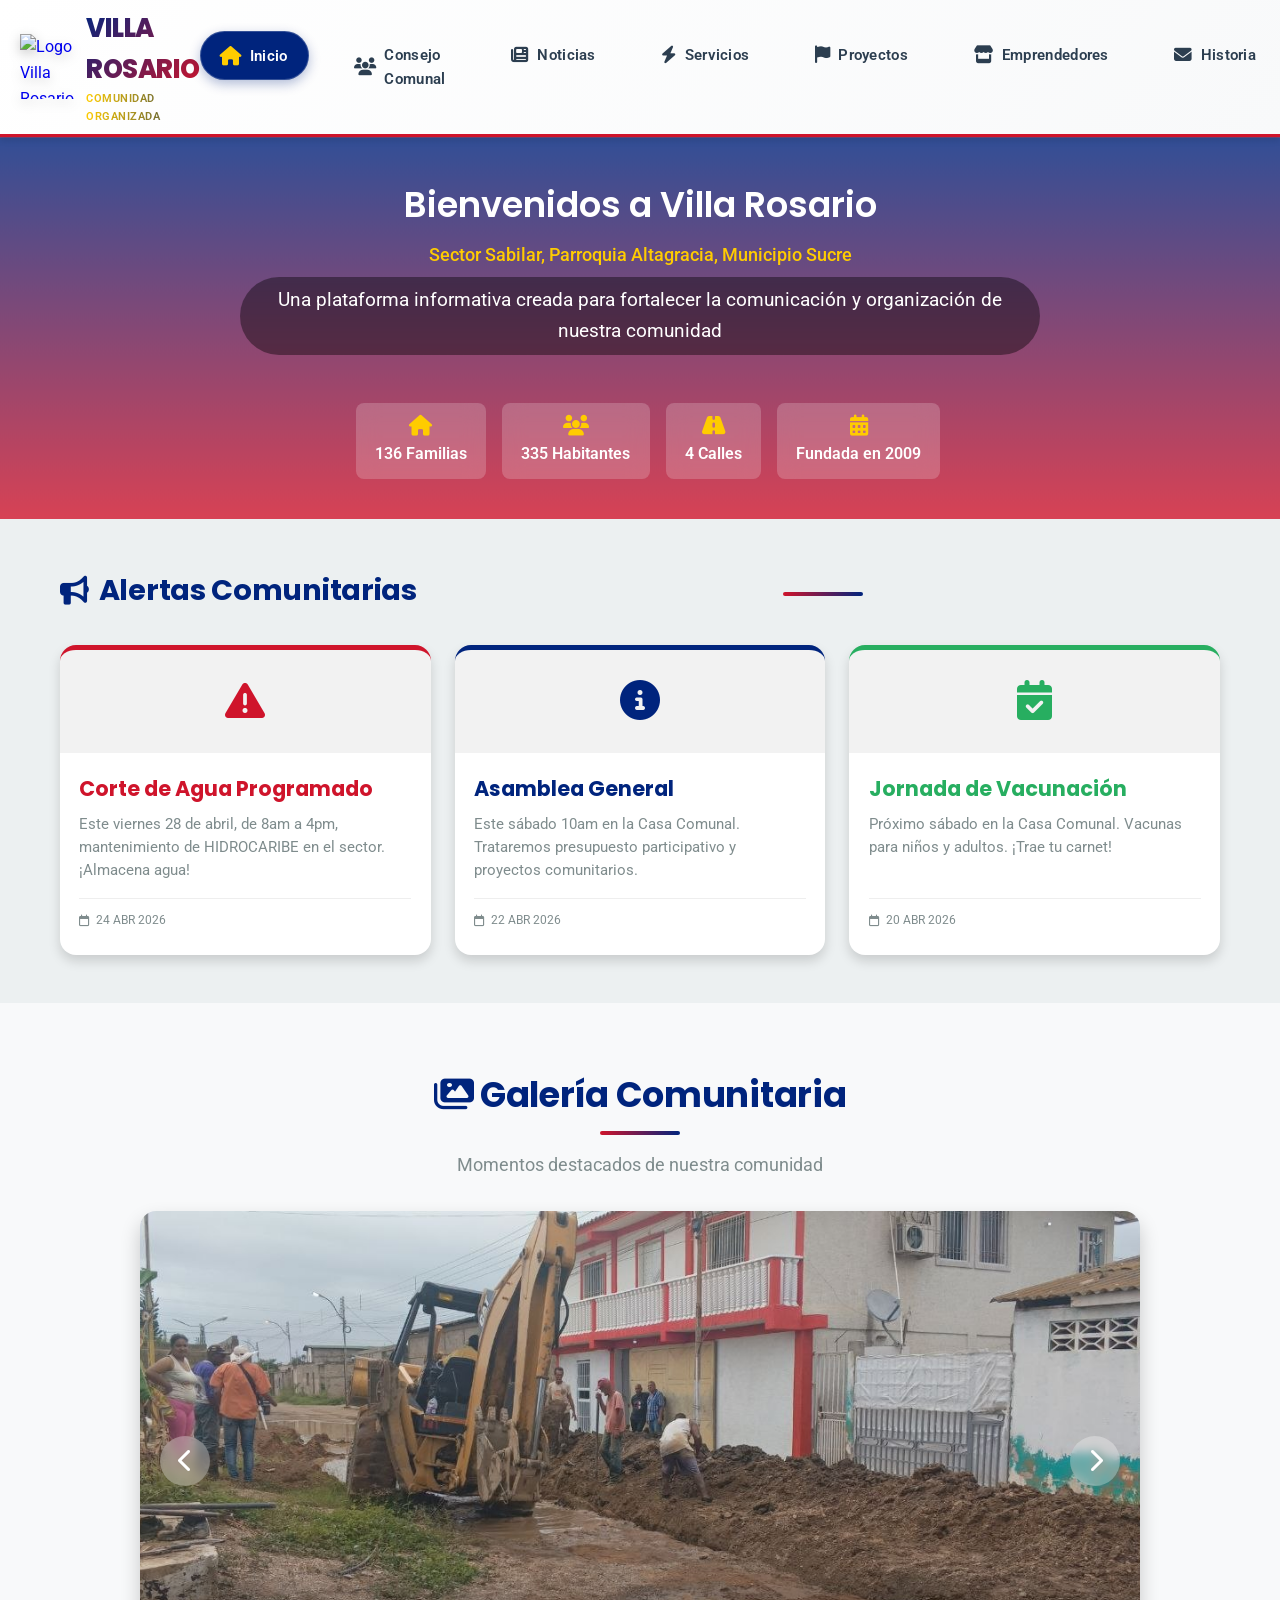
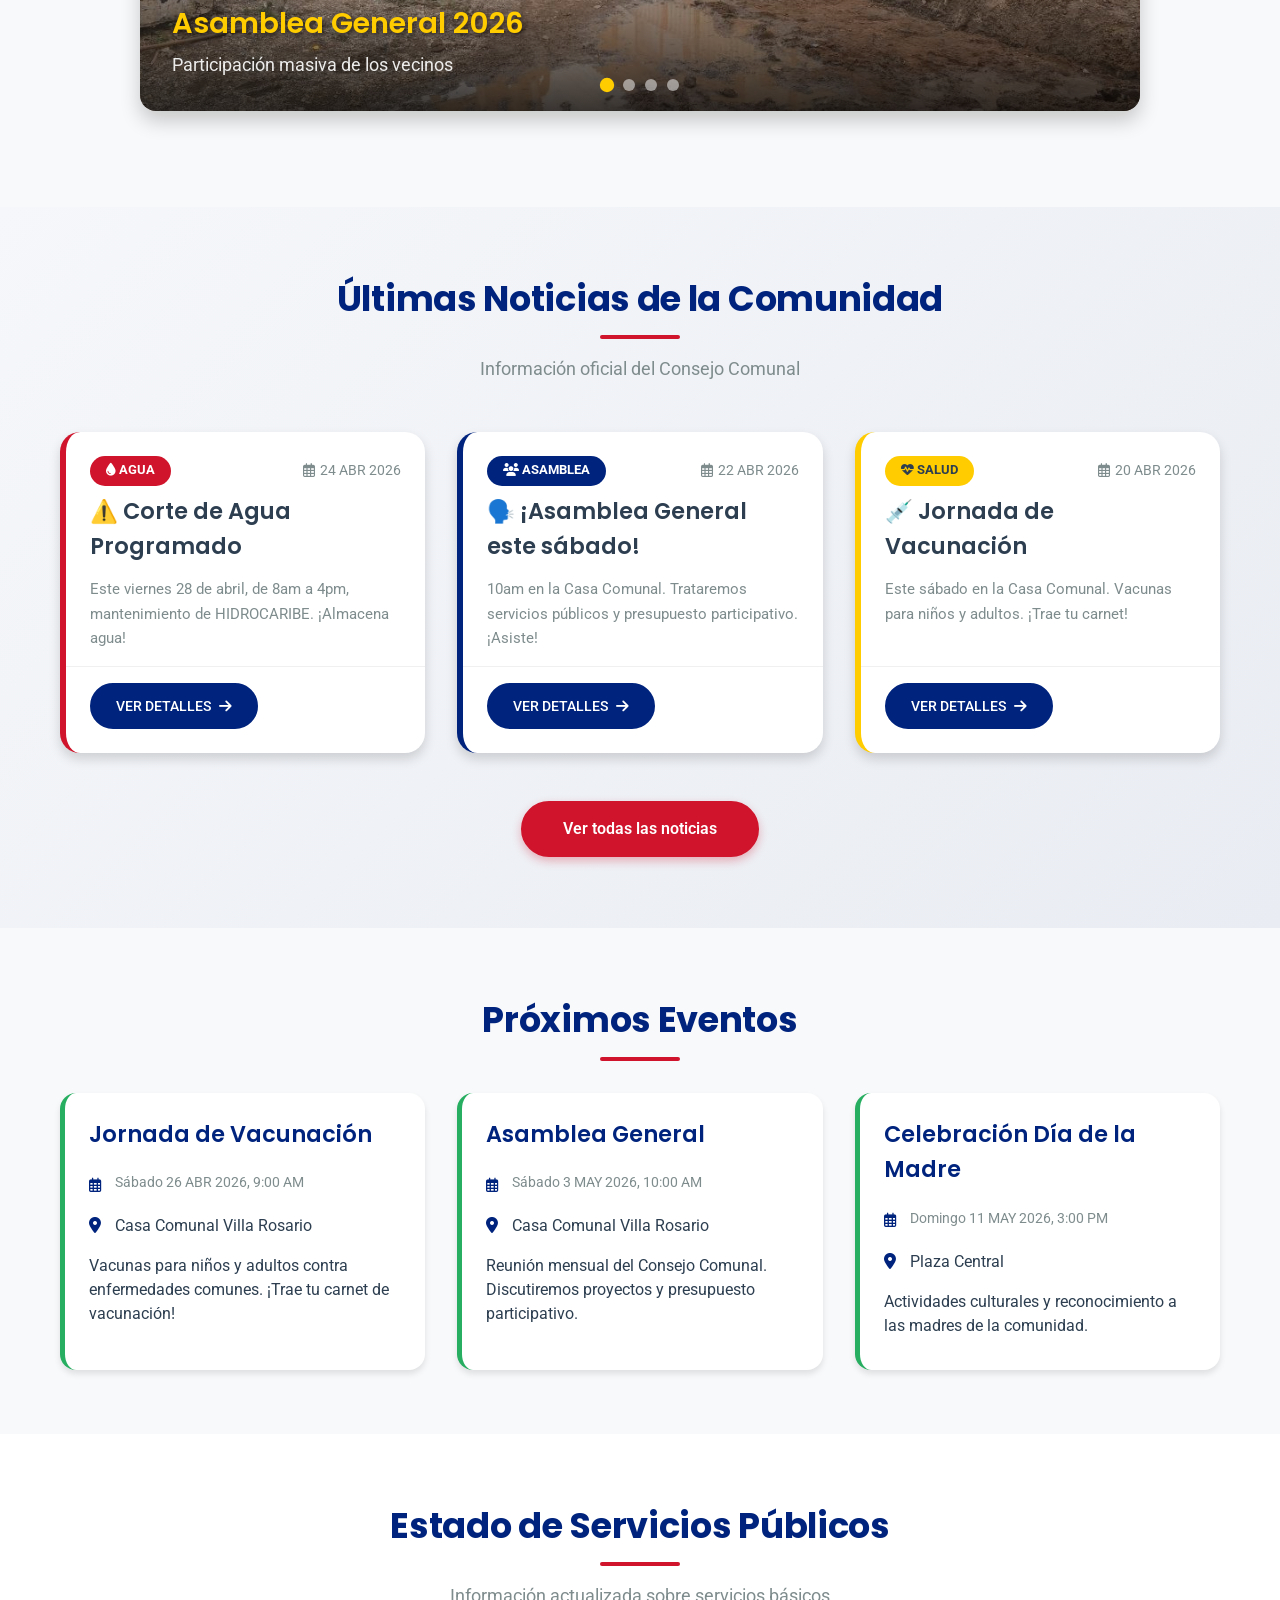
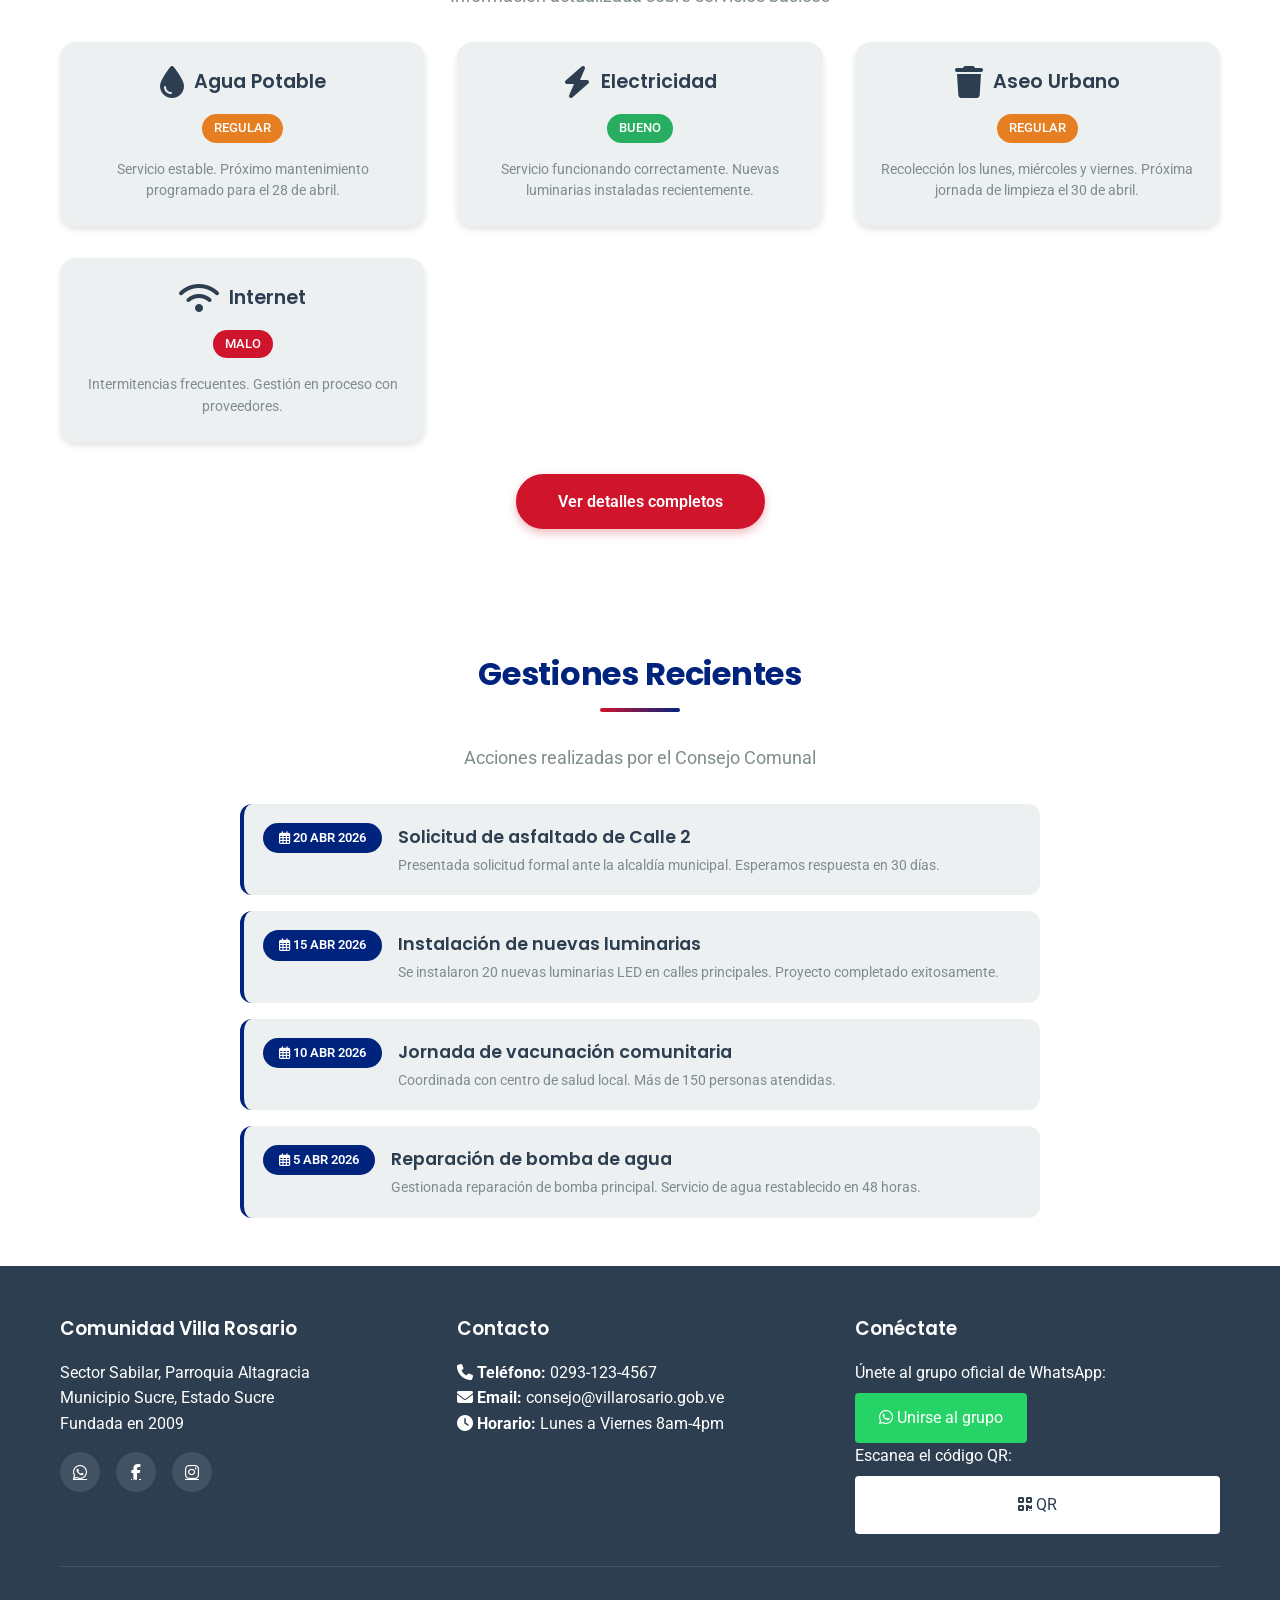
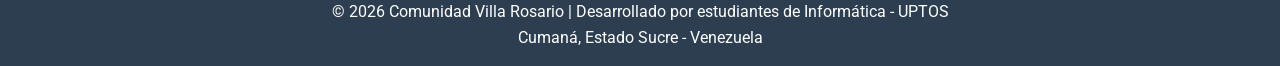
==== commit b55c0082: "Update carousel image in index.html" ====
--- a/index.html
+++ b/index.html
@@ -117,7 +117,7 @@
             <div class="carrusel-contenedor">
                 <div class="carrusel-slides">
                     <div class="carrusel-slide active">
-                        <img src="imagenes/carrusel1.png" alt="Asamblea comunitaria">
+                        <img src="imagenes/imgVilla-agua.jpg" alt="Asamblea comunitaria">
                         <div class="carrusel-caption">
                             <h3>Asamblea General 2026</h3>
                             <p>Participación masiva de los vecinos</p>
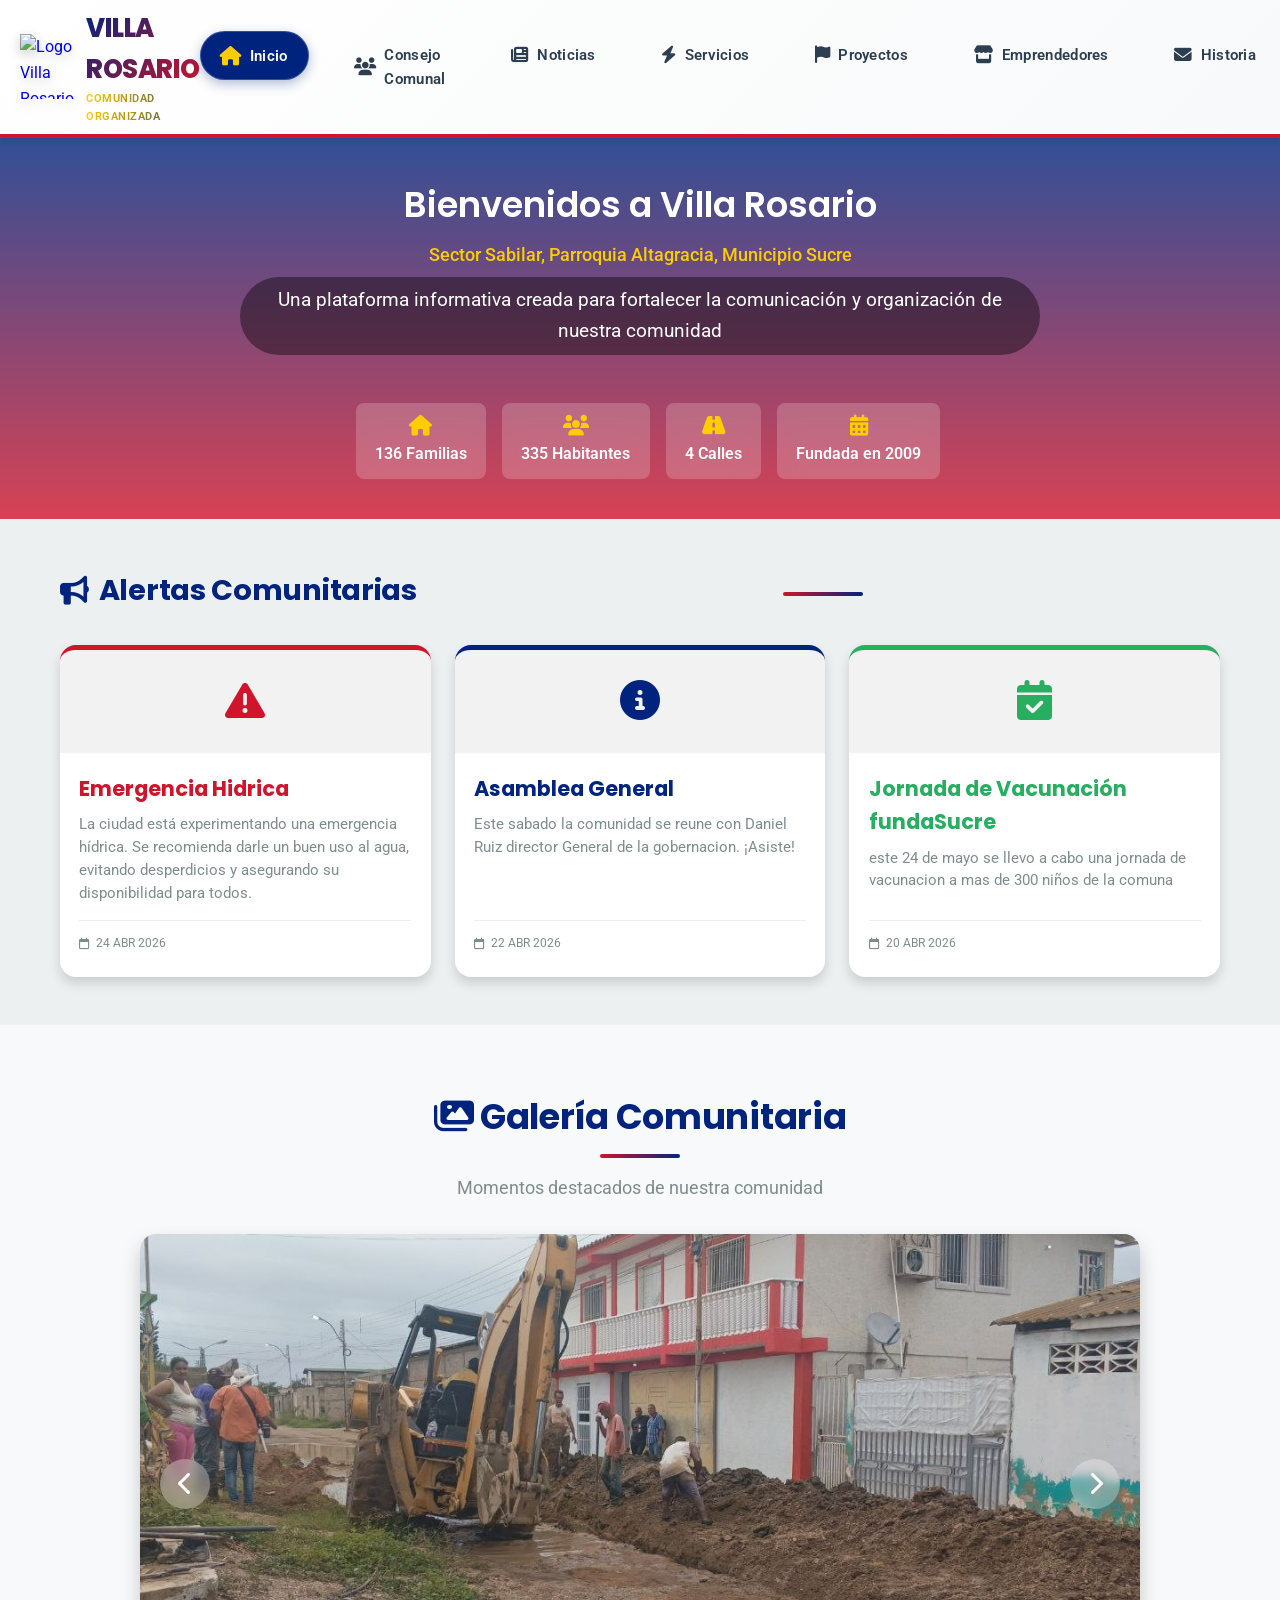
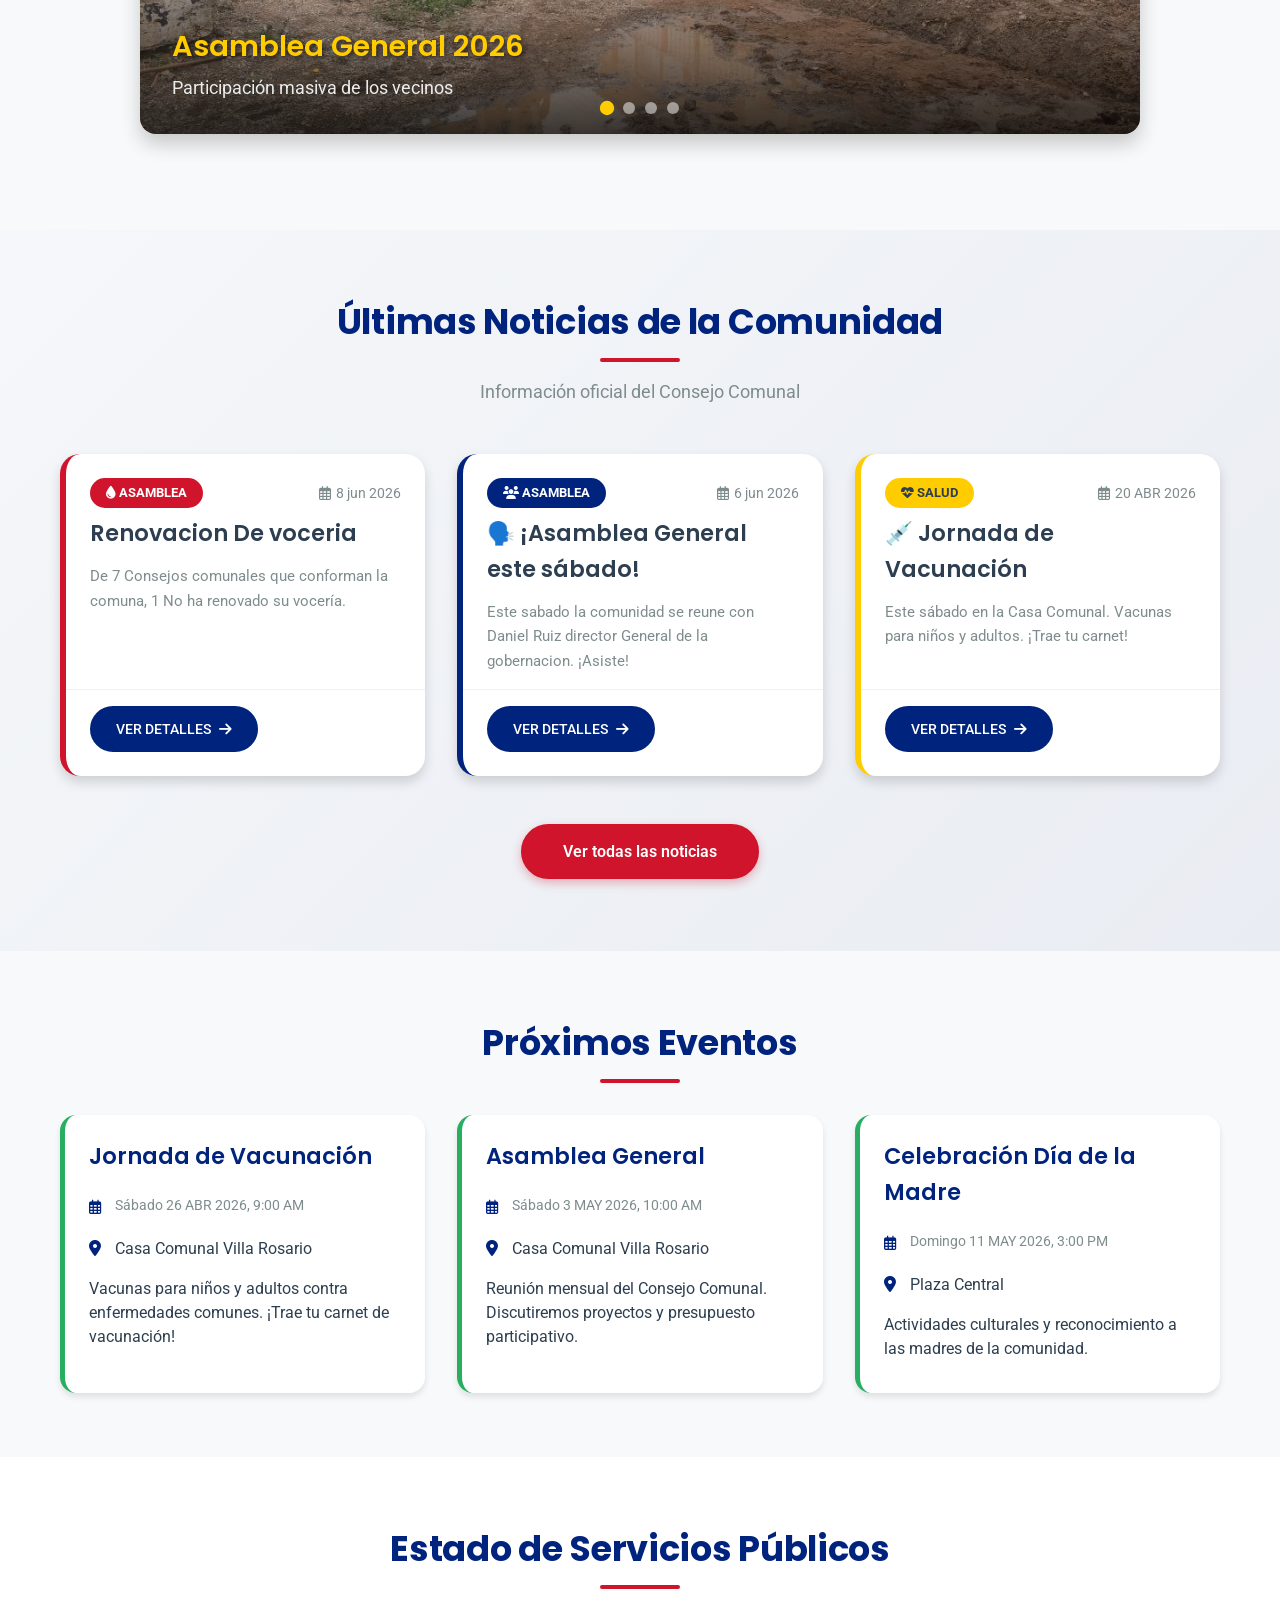
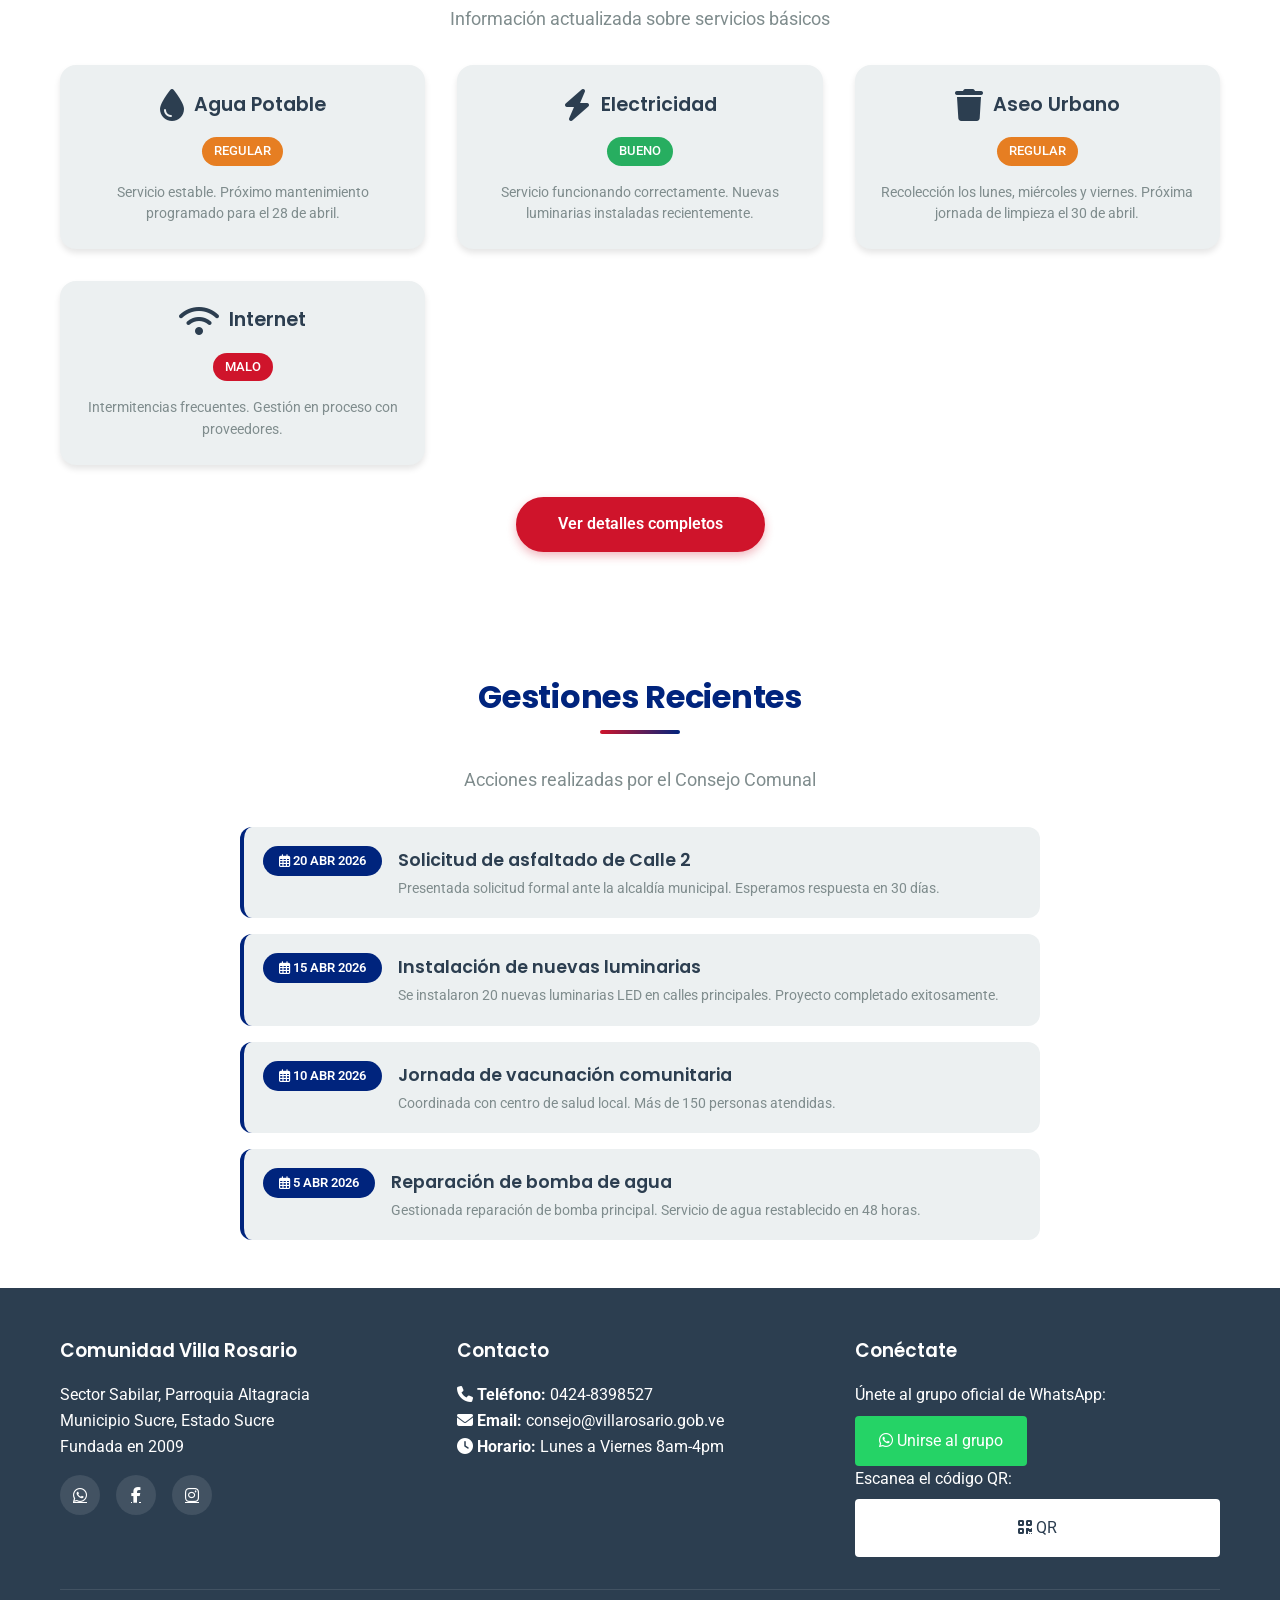
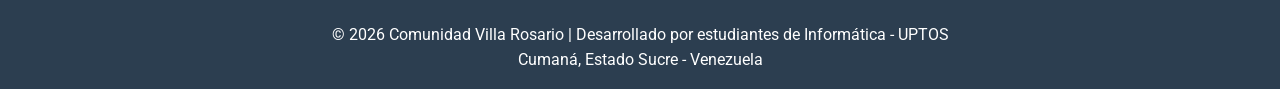
==== commit d21e03bd: "update manual usuario" ====
--- a/index.html
+++ b/index.html
@@ -78,8 +78,8 @@
                         <i class="fas fa-exclamation-triangle"></i>
                     </div>
                     <div class="alerta-content">
-                        <h3>Corte de Agua Programado</h3>
-                        <p>Este viernes 28 de abril, de 8am a 4pm, mantenimiento de HIDROCARIBE en el sector. ¡Almacena agua!</p>
+                        <h3>Emergencia Hidrica</h3>
+                        <p>La ciudad está experimentando una emergencia hídrica. Se recomienda darle un buen uso al agua, evitando desperdicios y asegurando su disponibilidad para todos.</p>
                         <span class="alerta-fecha"><i class="far fa-calendar"></i> 24 ABR 2026</span>
                     </div>
                 </div>
@@ -90,7 +90,7 @@
                     </div>
                     <div class="alerta-content">
                         <h3>Asamblea General</h3>
-                        <p>Este sábado 10am en la Casa Comunal. Trataremos presupuesto participativo y proyectos comunitarios.</p>
+                        <p>Este sabado la comunidad se reune con Daniel Ruiz director General de la gobernacion. ¡Asiste!</p>
                         <span class="alerta-fecha"><i class="far fa-calendar"></i> 22 ABR 2026</span>
                     </div>
                 </div>
@@ -100,8 +100,8 @@
                         <i class="fas fa-calendar-check"></i>
                     </div>
                     <div class="alerta-content">
-                        <h3>Jornada de Vacunación</h3>
-                        <p>Próximo sábado en la Casa Comunal. Vacunas para niños y adultos. ¡Trae tu carnet!</p>
+                        <h3>Jornada de Vacunación fundaSucre</h3>
+                        <p>este 24 de mayo se llevo a cabo una jornada de vacunacion a mas de 300 niños de la comuna</p>
                         <span class="alerta-fecha"><i class="far fa-calendar"></i> 20 ABR 2026</span>
                     </div>
                 </div>
@@ -165,12 +165,12 @@
             <div id="lista-noticias-index" class="noticias-grid">
                 <article class="noticia-card" data-categoria="servicios">
                     <div class="noticia-header">
-                        <span class="noticia-categoria"><i class="fas fa-tint"></i> AGUA</span>
-                        <span class="noticia-fecha"><i class="far fa-calendar-alt"></i> 24 ABR 2026</span>
+                        <span class="noticia-categoria"><i class="fas fa-tint"></i> asamblea</span>
+                        <span class="noticia-fecha"><i class="far fa-calendar-alt"></i> 8 jun 2026</span>
                     </div>
                     <div class="noticia-body">
-                        <h3>⚠️ Corte de Agua Programado</h3>
-                        <p>Este viernes 28 de abril, de 8am a 4pm, mantenimiento de HIDROCARIBE. ¡Almacena agua!</p>
+                        <h3>Renovacion De voceria</h3>
+                        <p>De 7 Consejos comunales que conforman la comuna, 1 No ha renovado su vocería.</p>
                     </div>
                     <div class="noticia-footer">
                         <a href="noticia.html?id=1" class="btn-leer-mas">VER DETALLES <i class="fas fa-arrow-right"></i></a>
@@ -179,11 +179,11 @@
                 <article class="noticia-card" data-categoria="asamblea">
                     <div class="noticia-header">
                         <span class="noticia-categoria"><i class="fas fa-users"></i> ASAMBLEA</span>
-                        <span class="noticia-fecha"><i class="far fa-calendar-alt"></i> 22 ABR 2026</span>
+                        <span class="noticia-fecha"><i class="far fa-calendar-alt"></i> 6 jun 2026</span>
                     </div>
                     <div class="noticia-body">
                         <h3>🗣️ ¡Asamblea General este sábado!</h3>
-                        <p>10am en la Casa Comunal. Trataremos servicios públicos y presupuesto participativo. ¡Asiste!</p>
+                        <p>Este sabado la comunidad se reune con Daniel Ruiz director General de la gobernacion. ¡Asiste!</p>
                     </div>
                     <div class="noticia-footer">
                         <a href="noticia.html?id=2" class="btn-leer-mas">VER DETALLES <i class="fas fa-arrow-right"></i></a>
@@ -352,7 +352,7 @@
                 </div>
                 <div class="footer-col">
                     <h3>Contacto</h3>
-                    <p><i class="fas fa-phone"></i> <strong>Teléfono:</strong> 0293-123-4567</p>
+                    <p><i class="fas fa-phone"></i> <strong>Teléfono:</strong> 0424-8398527</p>
                     <p><i class="fas fa-envelope"></i> <strong>Email:</strong> consejo@villarosario.gob.ve</p>
                     <p><i class="fas fa-clock"></i> <strong>Horario:</strong> Lunes a Viernes 8am-4pm</p>
                 </div>
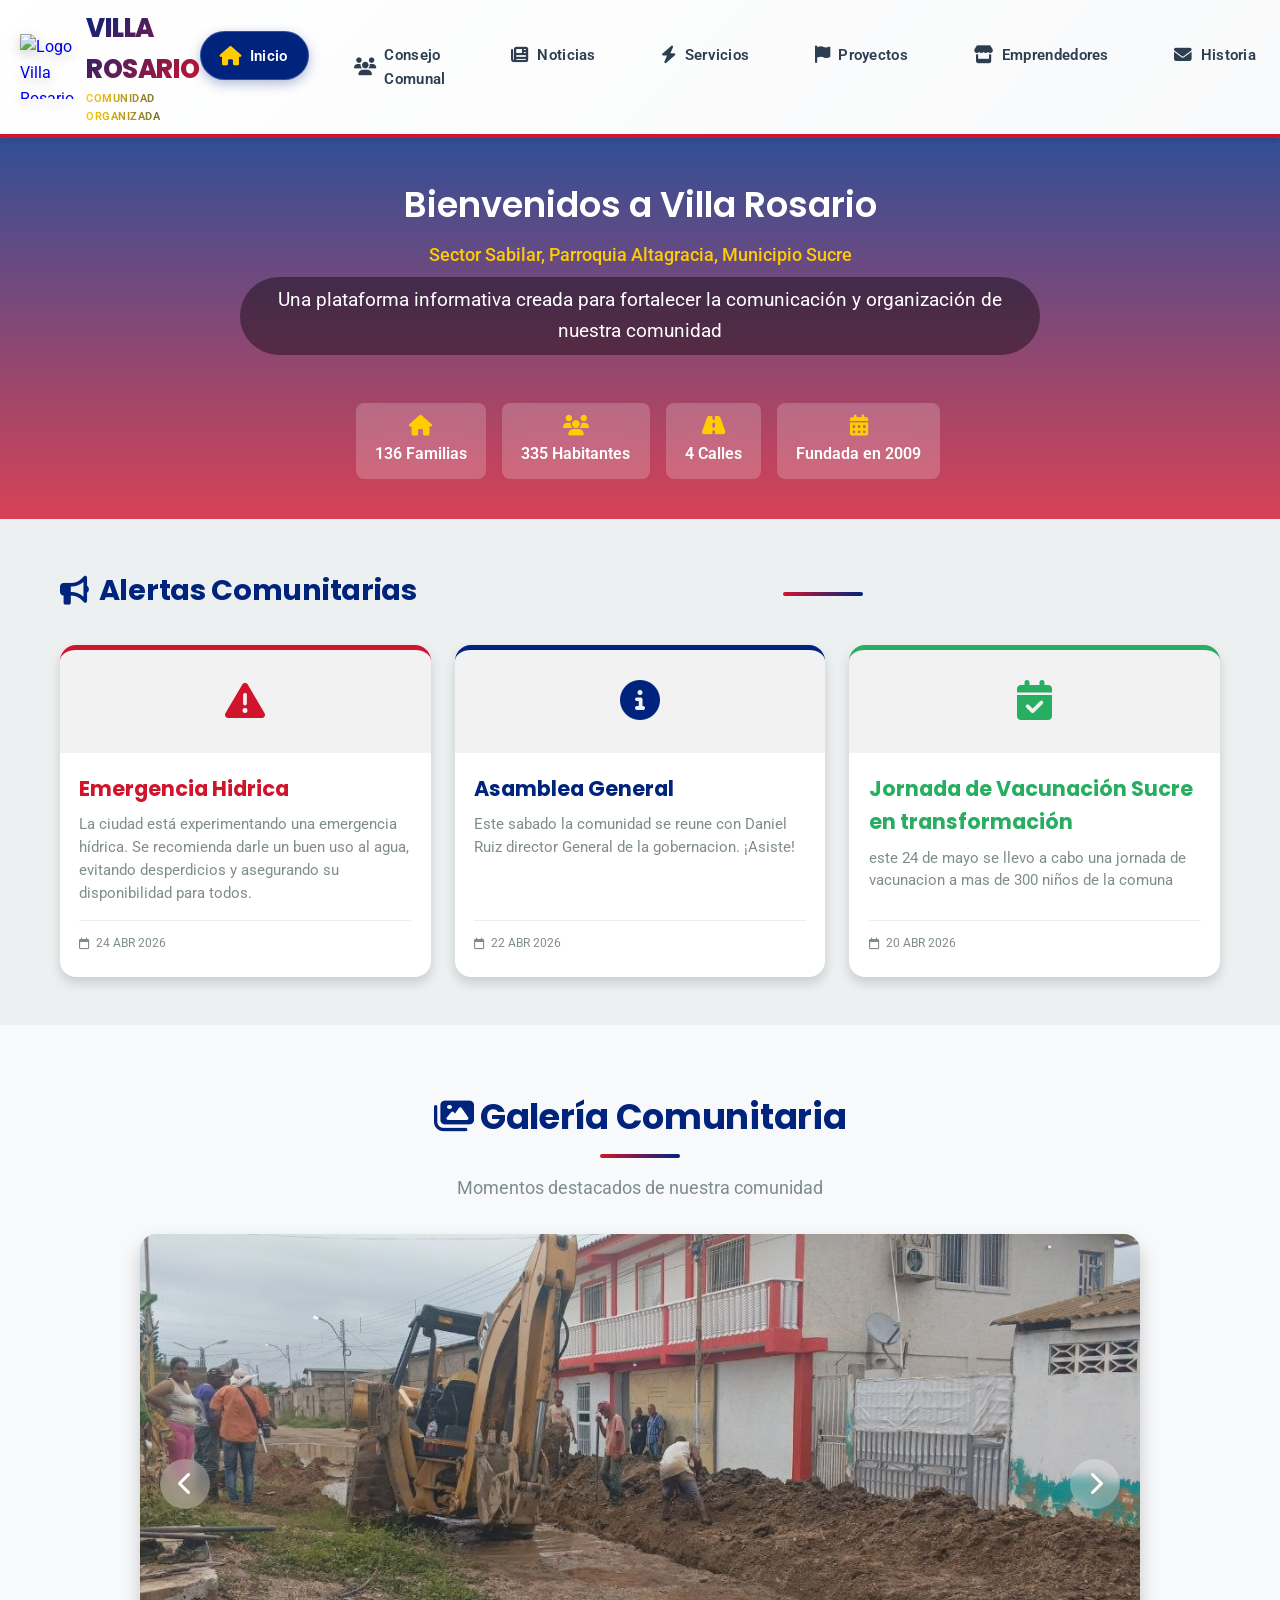
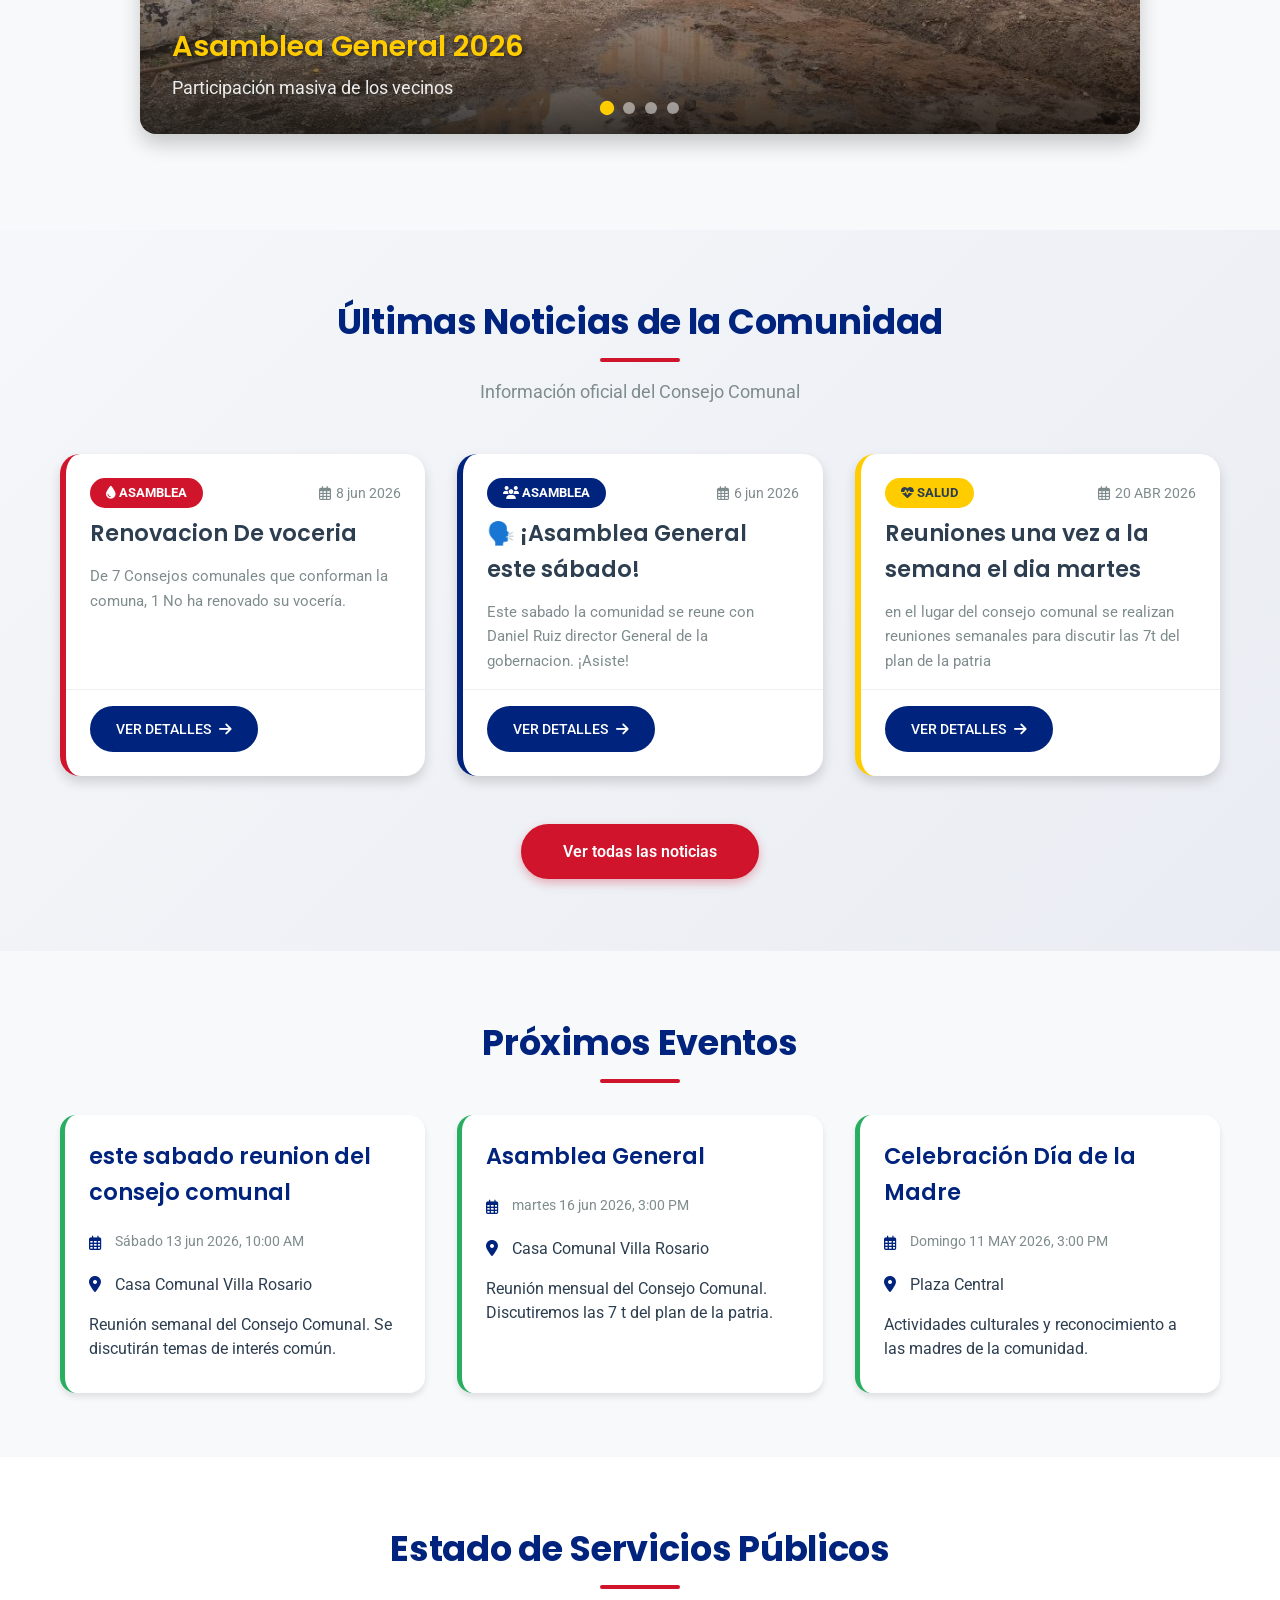
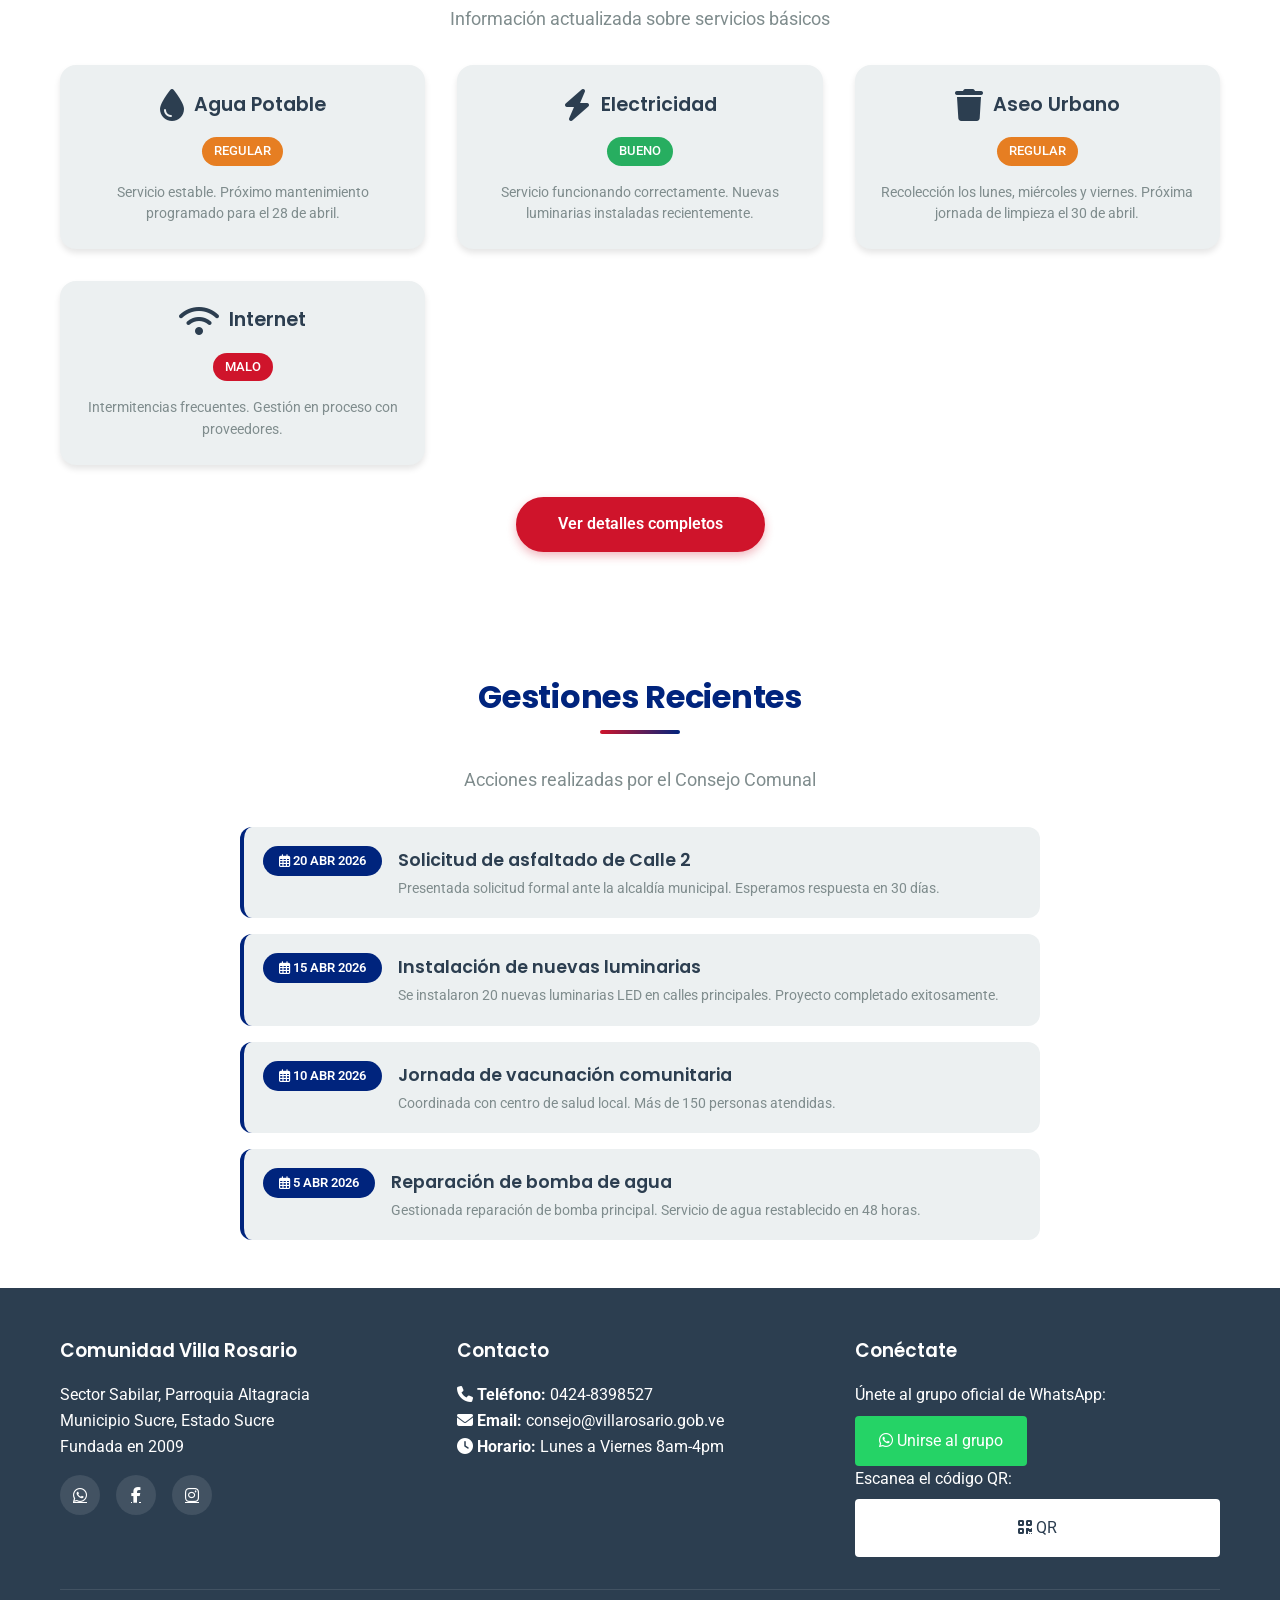
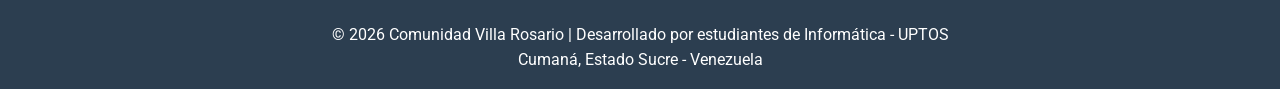
==== commit f3d8c103: "actualizacion de informacio, inde.html  and articulos.html" ====
--- a/index.html
+++ b/index.html
@@ -100,7 +100,7 @@
                         <i class="fas fa-calendar-check"></i>
                     </div>
                     <div class="alerta-content">
-                        <h3>Jornada de Vacunación fundaSucre</h3>
+                        <h3>Jornada de Vacunación Sucre en transformación</h3>
                         <p>este 24 de mayo se llevo a cabo una jornada de vacunacion a mas de 300 niños de la comuna</p>
                         <span class="alerta-fecha"><i class="far fa-calendar"></i> 20 ABR 2026</span>
                     </div>
@@ -131,14 +131,14 @@
                         </div>
                     </div>
                     <div class="carrusel-slide">
-                        <img src="imagenes/carrusel3.jpg" alt="Entrega de CLAP">
+                        <img src="imagenes/imgVilla-agua.jpg" alt="Entrega de CLAP">
                         <div class="carrusel-caption">
                             <h3>Entrega de Alimentos</h3>
                             <p>Apoyo a las familias de la comunidad</p>
                         </div>
                     </div>
                     <div class="carrusel-slide">
-                        <img src="imagenes/carrusel4.jpg" alt="Limpieza comunitaria">
+                        <img src="imagenes/villa-agua2.jpg" alt="Limpieza comunitaria">
                         <div class="carrusel-caption">
                             <h3>Jornada de Limpieza</h3>
                             <p>Embelleciendo nuestros espacios</p>
@@ -195,8 +195,8 @@
                         <span class="noticia-fecha"><i class="far fa-calendar-alt"></i> 20 ABR 2026</span>
                     </div>
                     <div class="noticia-body">
-                        <h3>💉 Jornada de Vacunación</h3>
-                        <p>Este sábado en la Casa Comunal. Vacunas para niños y adultos. ¡Trae tu carnet!</p>
+                        <h3>Reuniones una vez a la semana el dia martes</h3>
+                        <p>en el lugar del consejo comunal se realizan reuniones semanales para discutir las 7t del plan de la patria</p>
                     </div>
                     <div class="noticia-footer">
                         <a href="noticia.html?id=3" class="btn-leer-mas">VER DETALLES <i class="fas fa-arrow-right"></i></a>
@@ -215,16 +215,16 @@
             <h2>Próximos Eventos</h2>
             <div id="lista-eventos-index" class="eventos-grid">
                 <article class="evento-preview">
-                    <h3>Jornada de Vacunación</h3>
-                    <p class="fecha"><i class="far fa-calendar-alt"></i> Sábado 26 ABR 2026, 9:00 AM</p>
+                    <h3>este sabado reunion del consejo comunal</h3>
+                    <p class="fecha"><i class="far fa-calendar-alt"></i> Sábado 13 jun 2026, 10:00 AM</p>
                     <p><i class="fas fa-map-marker-alt"></i> Casa Comunal Villa Rosario</p>
-                    <p>Vacunas para niños y adultos contra enfermedades comunes. ¡Trae tu carnet de vacunación!</p>
+                    <p>Reunión semanal del Consejo Comunal. Se discutirán temas de interés común.</p>
                 </article>
                 <article class="evento-preview">
                     <h3>Asamblea General</h3>
-                    <p class="fecha"><i class="far fa-calendar-alt"></i> Sábado 3 MAY 2026, 10:00 AM</p>
+                    <p class="fecha"><i class="far fa-calendar-alt"></i> martes 16 jun 2026, 3:00 PM</p>
                     <p><i class="fas fa-map-marker-alt"></i> Casa Comunal Villa Rosario</p>
-                    <p>Reunión mensual del Consejo Comunal. Discutiremos proyectos y presupuesto participativo.</p>
+                    <p>Reunión mensual del Consejo Comunal. Discutiremos las 7 t del plan de la patria.</p>
                 </article>
                 <article class="evento-preview">
                     <h3>Celebración Día de la Madre</h3>
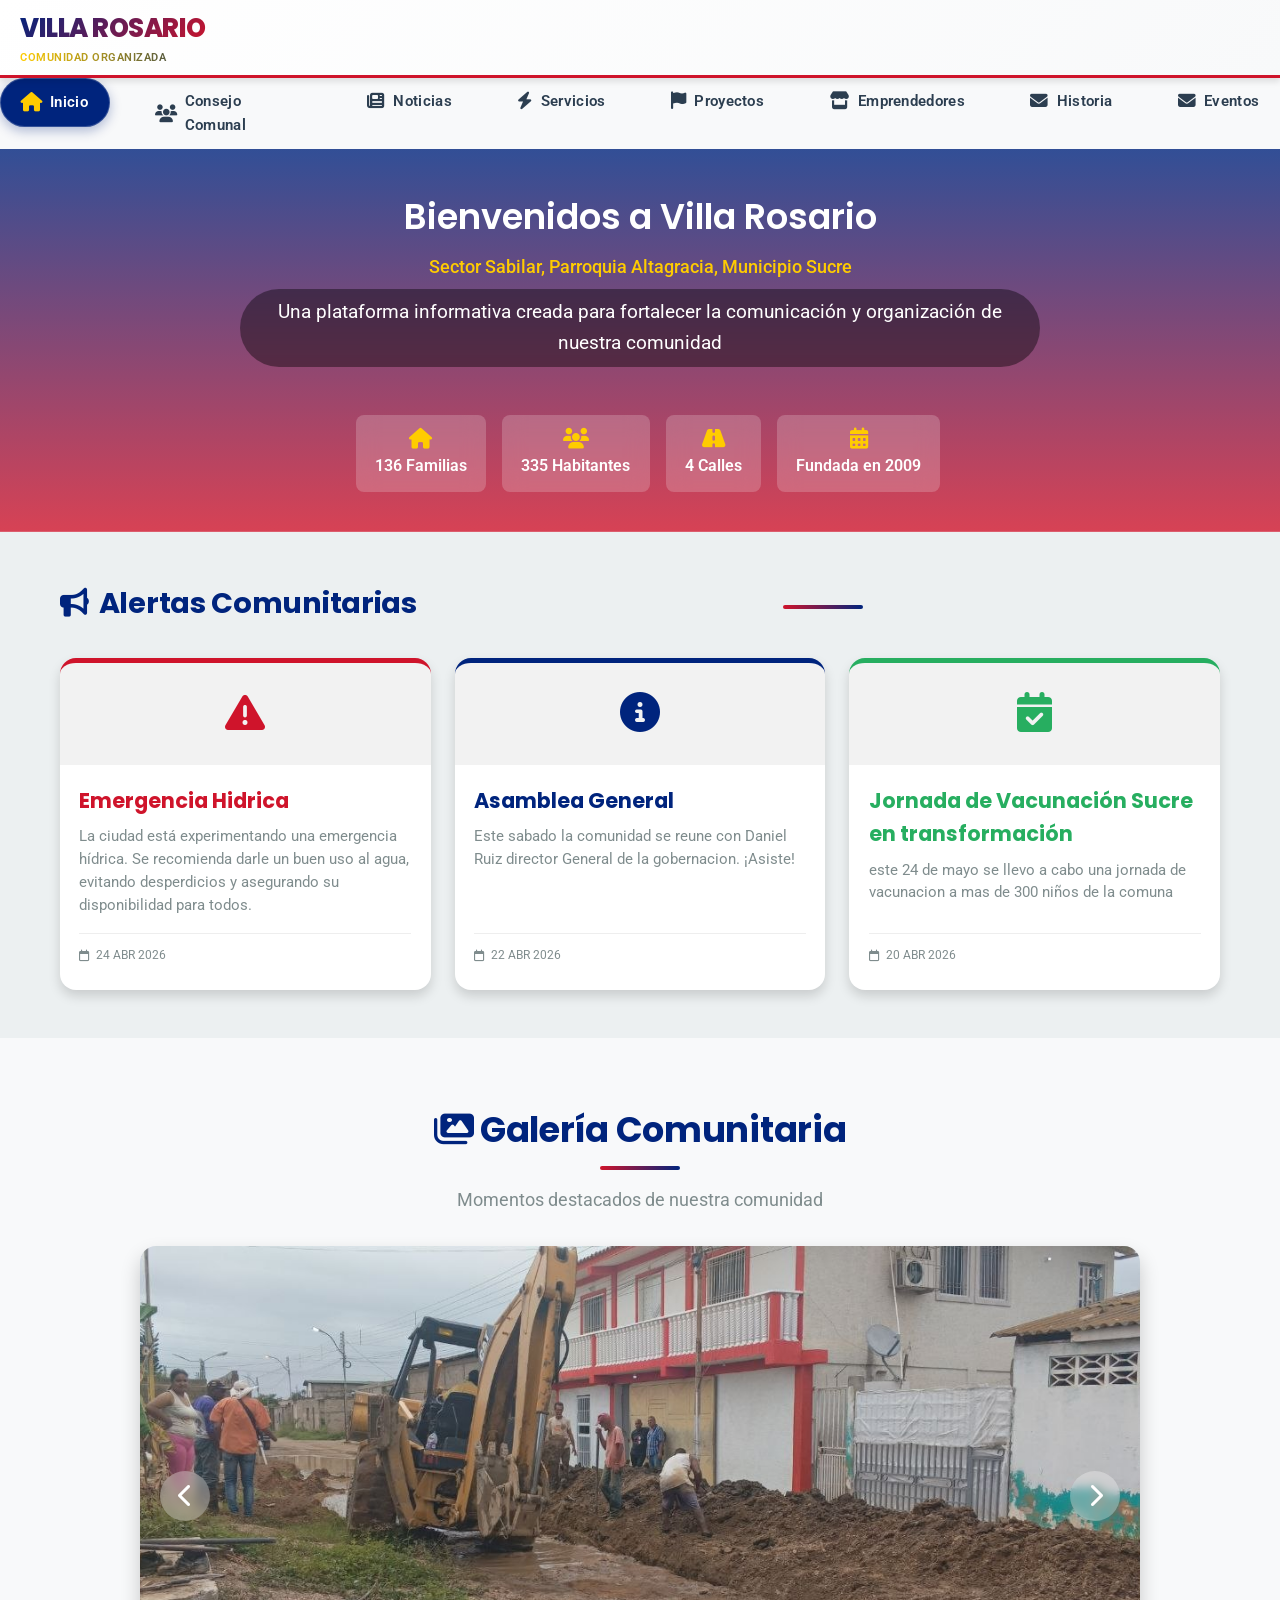
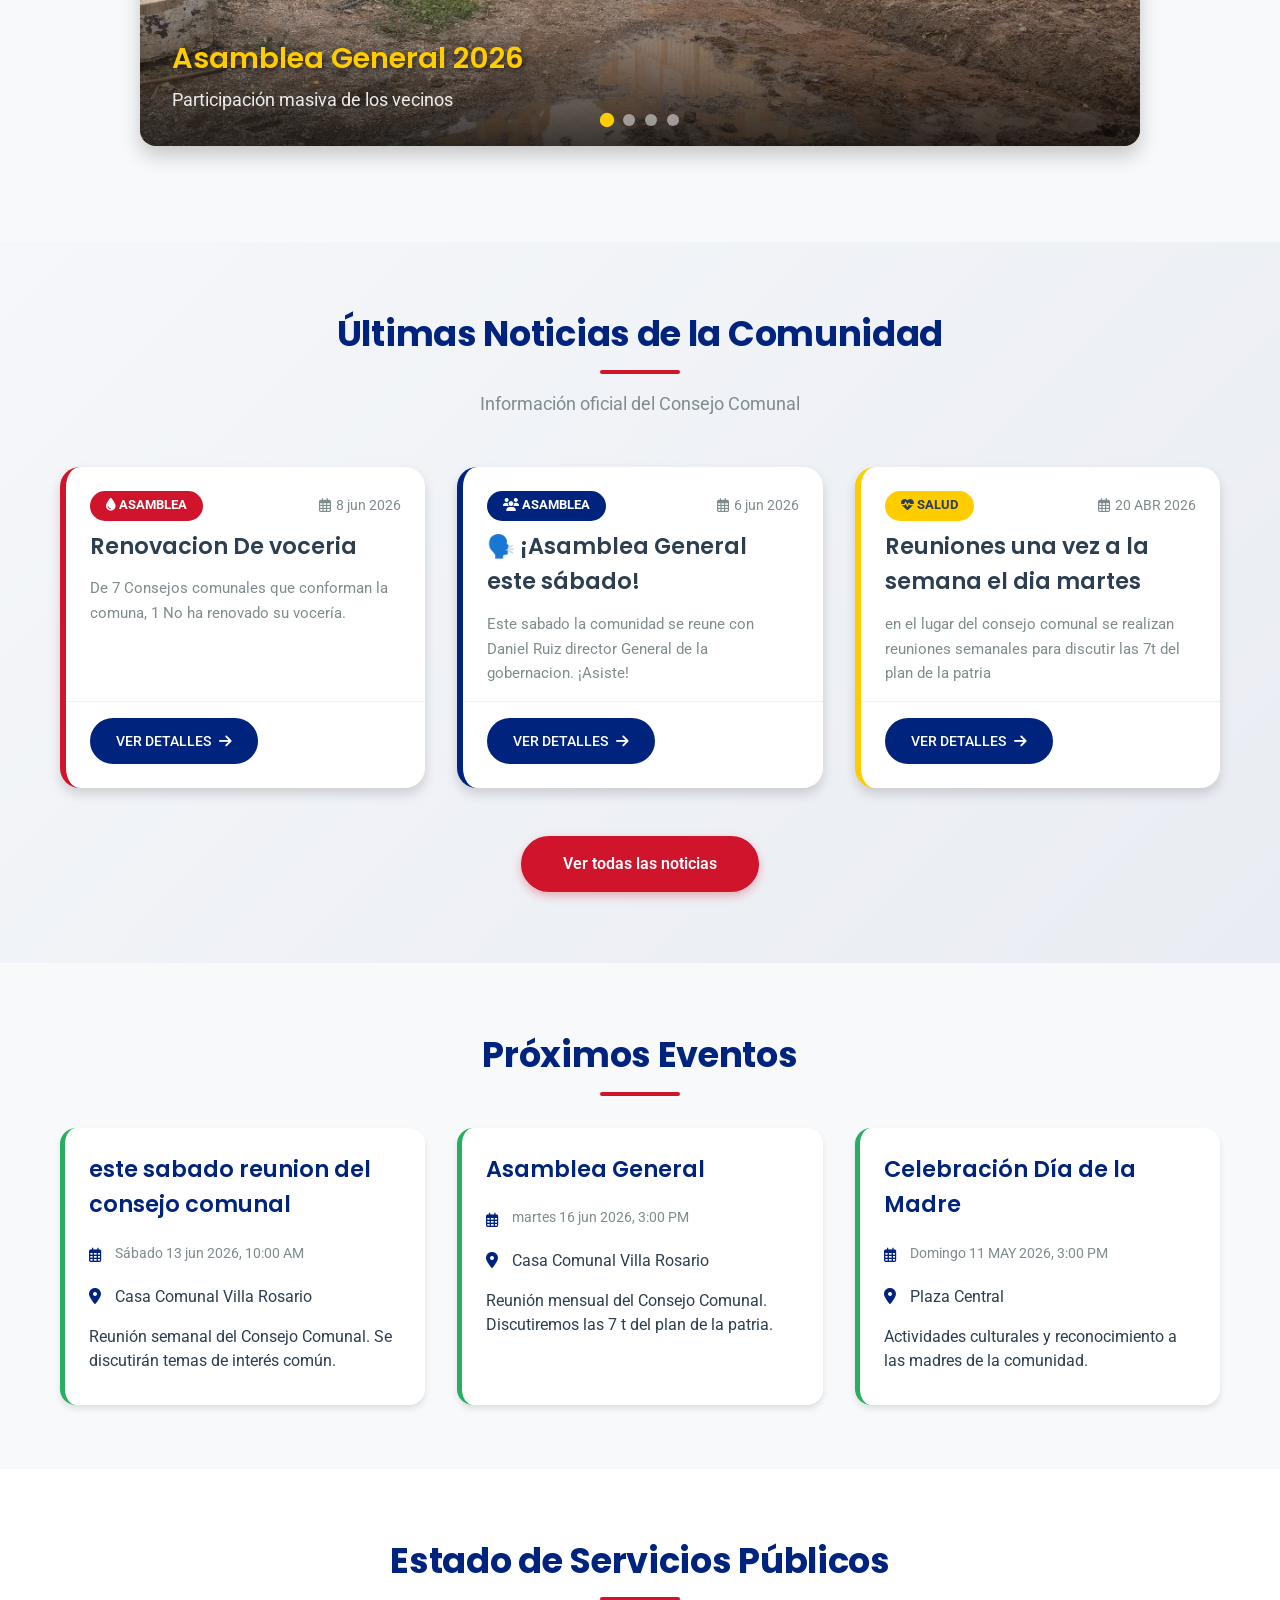
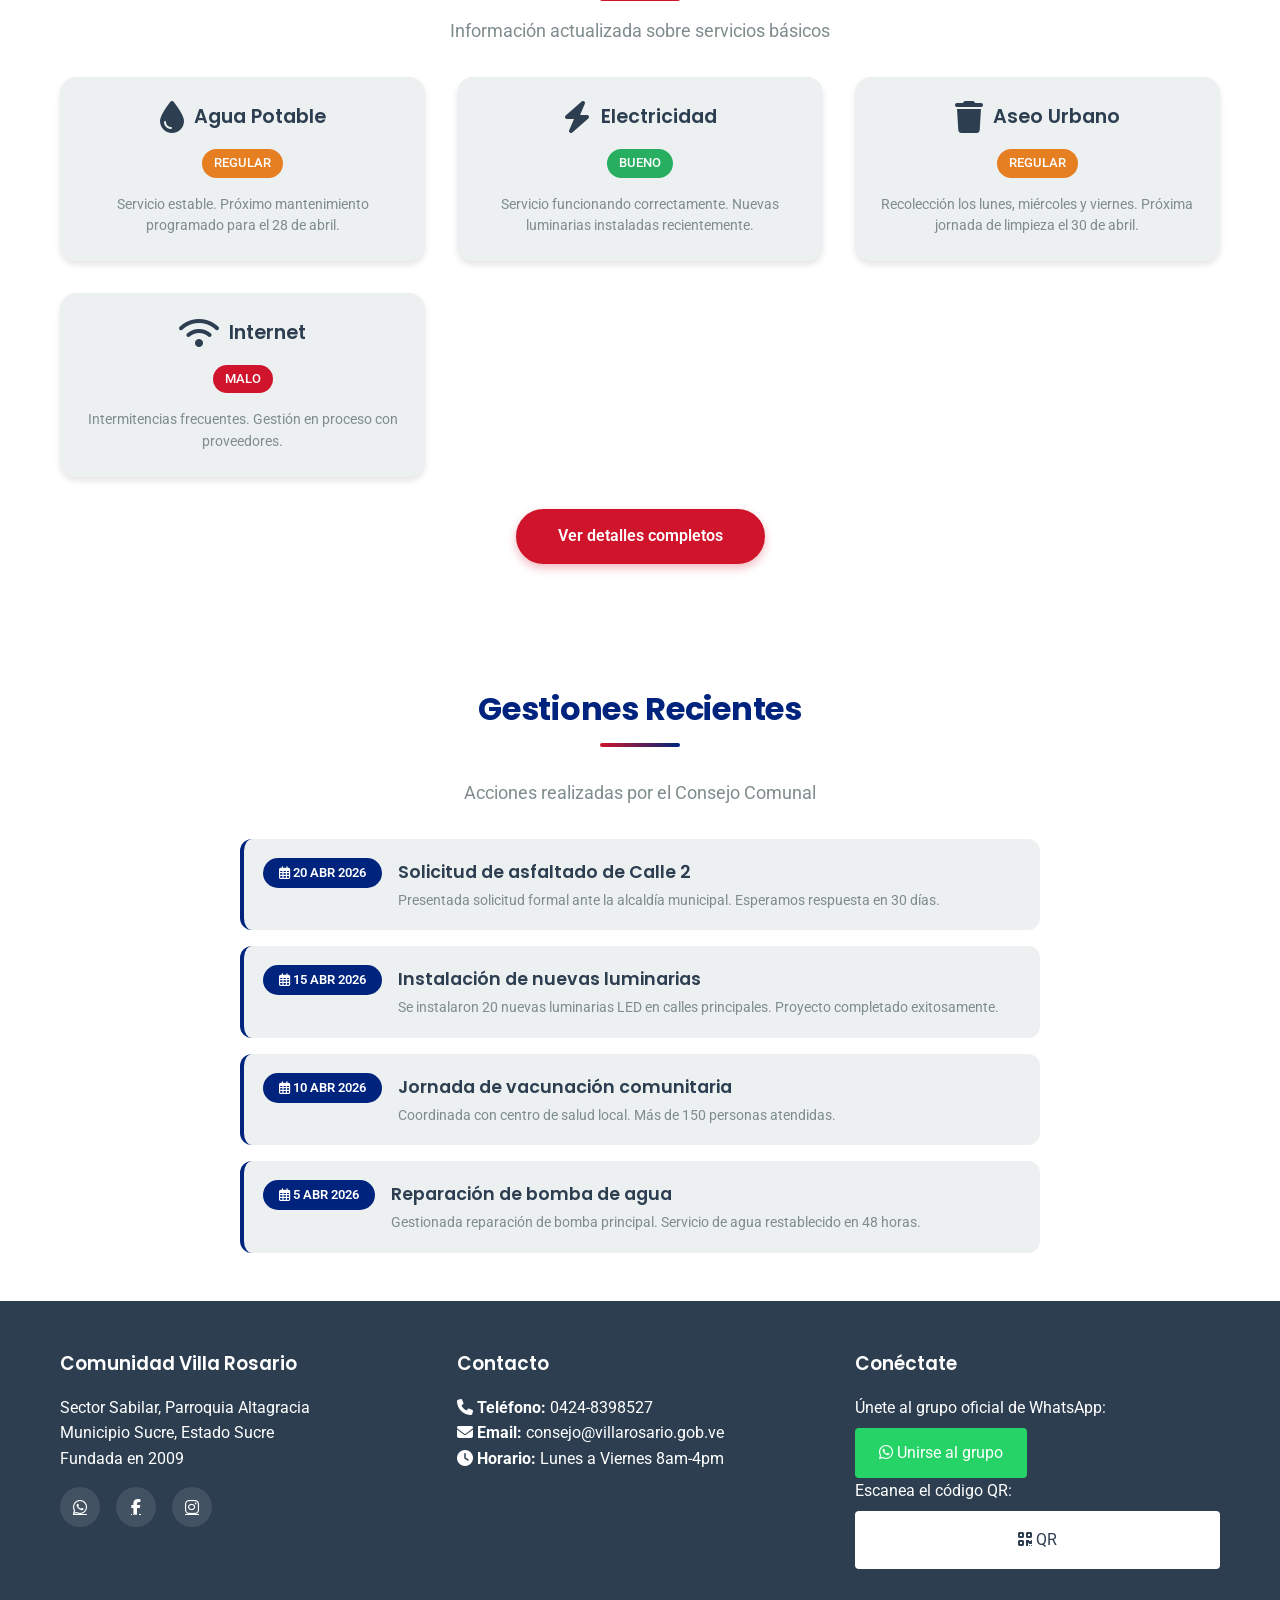
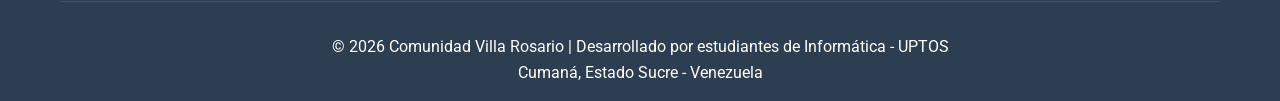
==== commit bac639ca: "Remover imagen de logo manteniendo el texto del navbar" ====
--- a/index.html
+++ b/index.html
@@ -10,15 +10,18 @@
 </head>
 <body>
     <!-- ==================== BARRA DE NAVEGACIÓN ==================== -->
-    <nav class="navbar">
-        <div class="nav-container">
-            <a href="index.html" class="logo">
-                <img src="imagenes/logoVilla.png" alt="Logo Villa Rosario" id="logo-img">
-                <div class="logo-text">
-                    <span class="logo-title">VILLA ROSARIO</span>
-                    <span class="logo-subtitle">Comunidad Organizada</span>
-                </div>
-            </a>
+   <nav class="navbar">
+    <div class="nav-container">
+        <a href="index.html" class="logo">
+            <!-- <img src="imagenes/logoVilla.png" alt="Logo Villa Rosario" id="logo-img"> -->
+            <div class="logo-text">
+                <span class="logo-title">VILLA ROSARIO</span>
+                <span class="logo-subtitle">Comunidad Organizada</span>
+            </div>
+        </a>
+    </div>
+</nav>
+
             
             <input type="checkbox" id="menu-toggle" class="menu-toggle">
             <label for="menu-toggle" class="menu-btn">
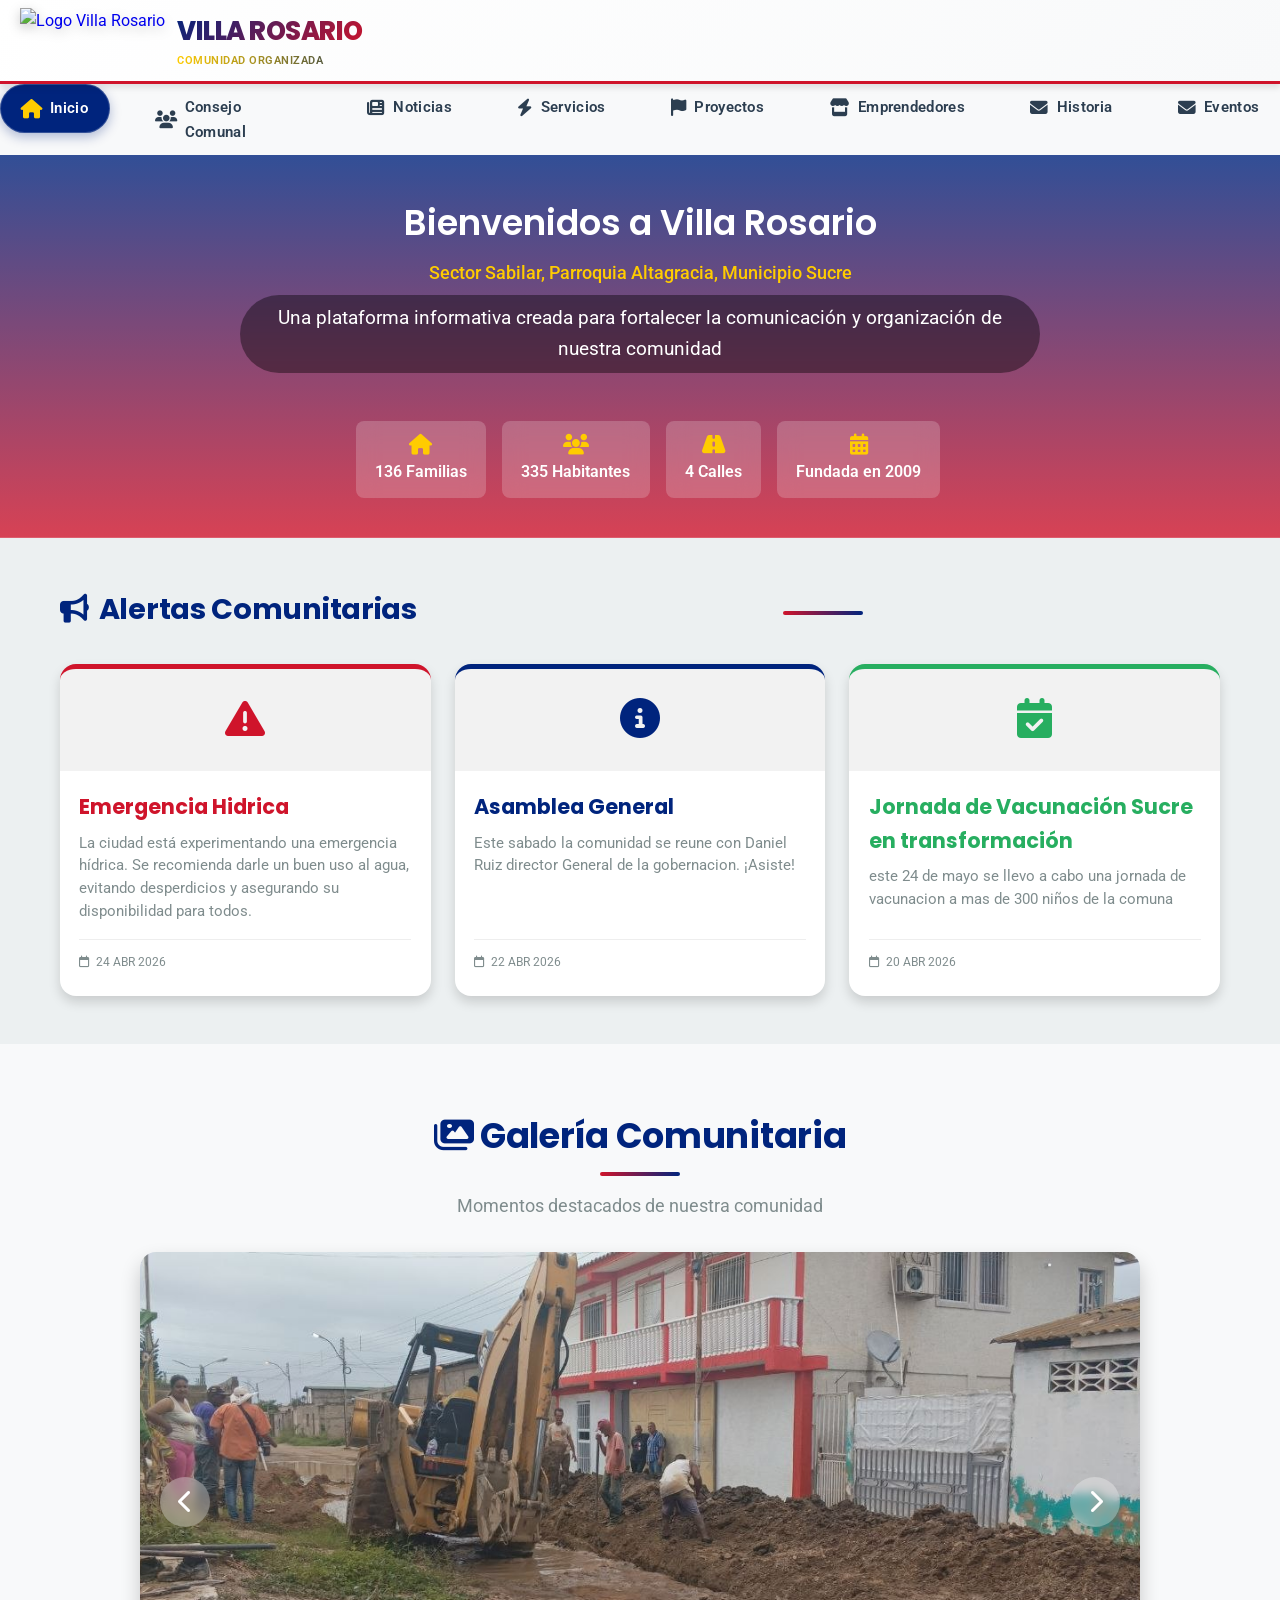
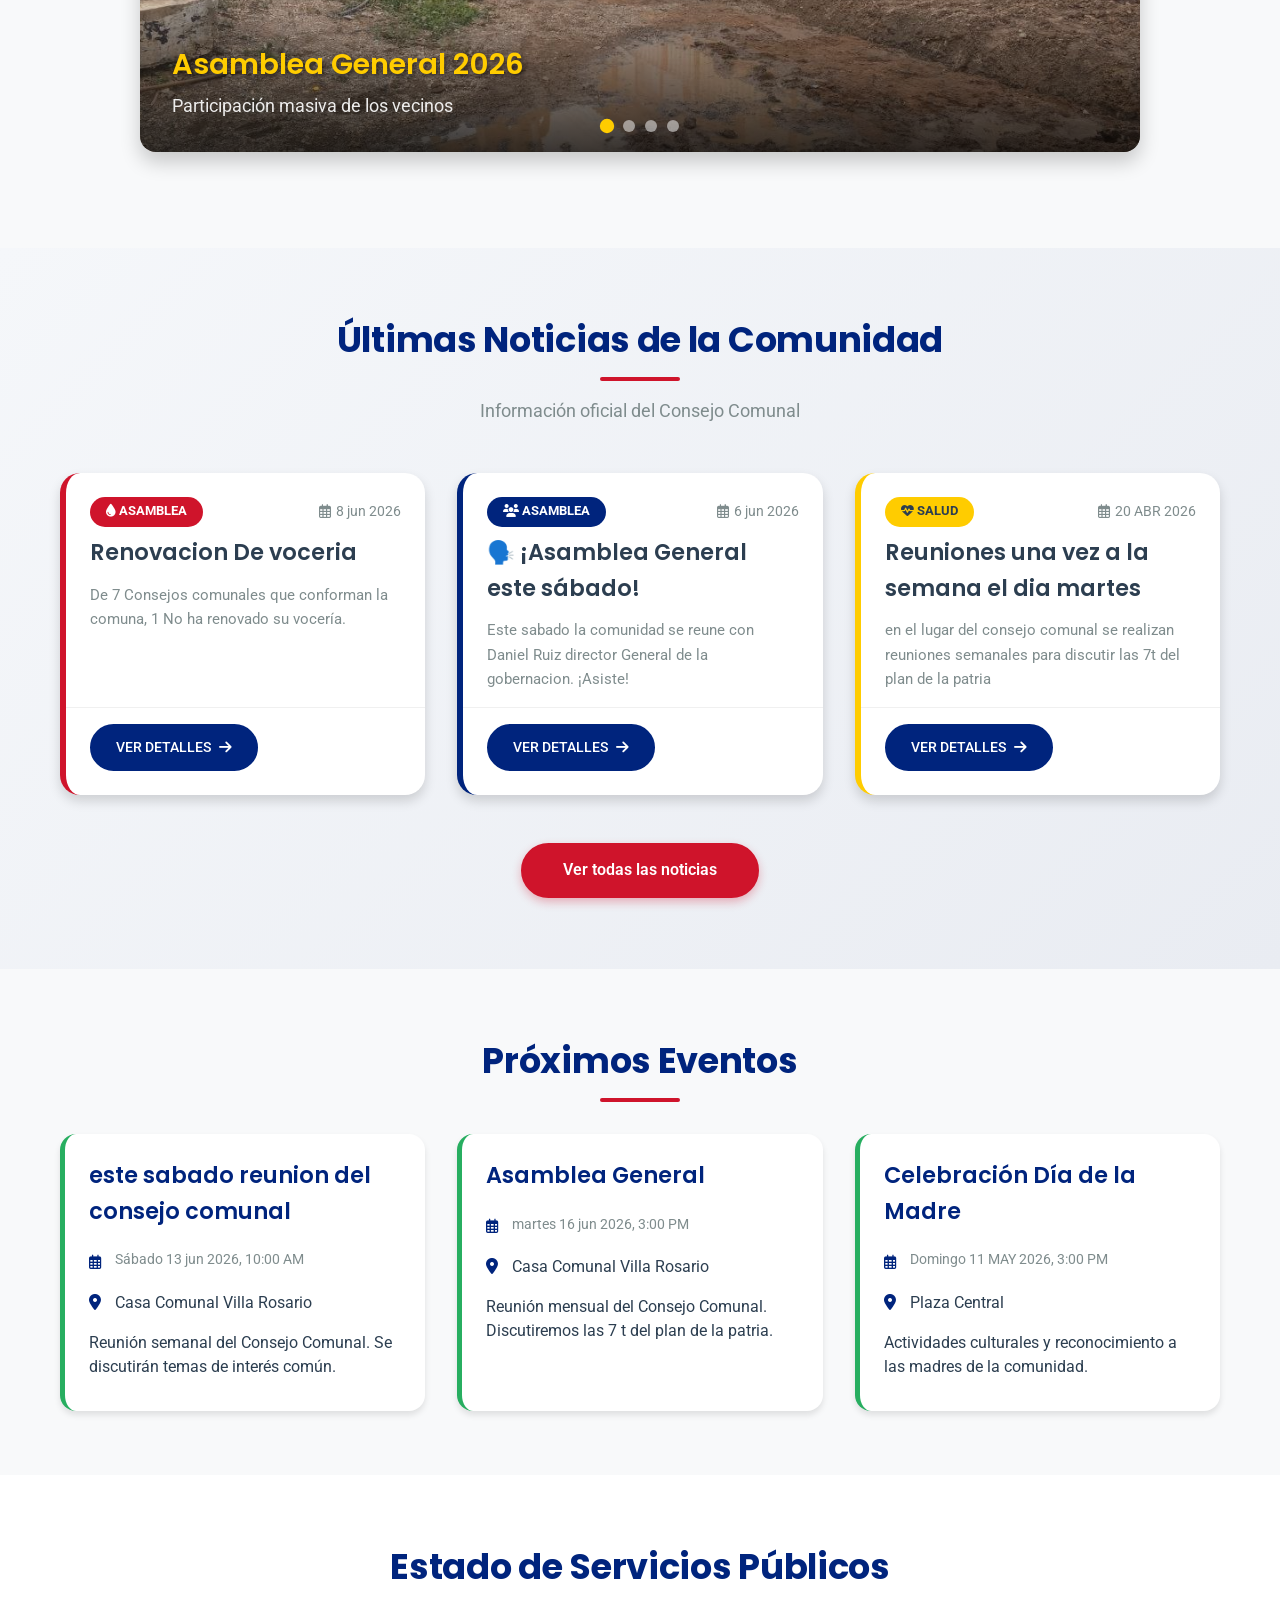
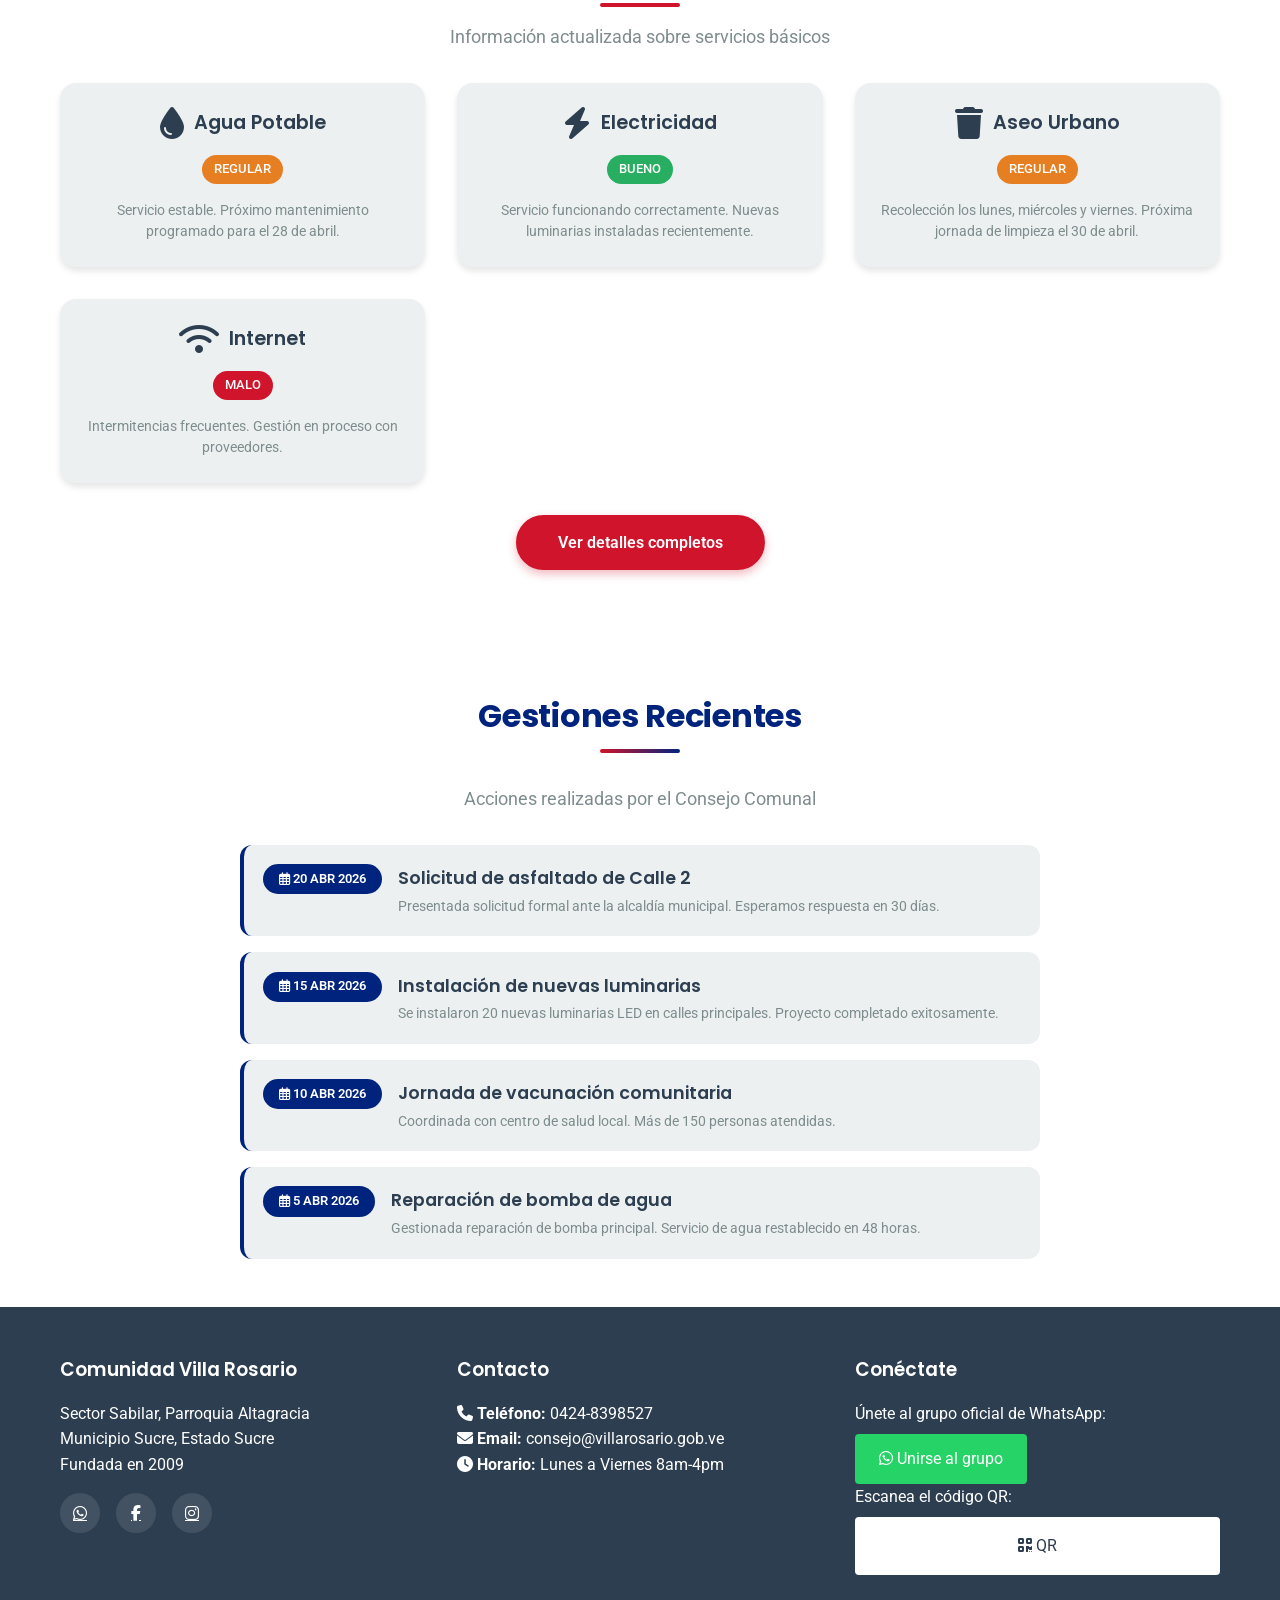
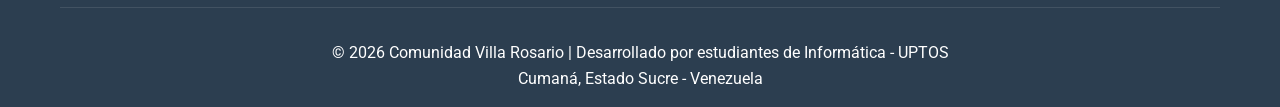
==== commit 551c7bf0: "volver a dejar el logo del navbar" ====
--- a/index.html
+++ b/index.html
@@ -13,7 +13,7 @@
    <nav class="navbar">
     <div class="nav-container">
         <a href="index.html" class="logo">
-            <!-- <img src="imagenes/logoVilla.png" alt="Logo Villa Rosario" id="logo-img"> -->
+             <img src="imagenes/logoVilla.png" alt="Logo Villa Rosario" id="logo-img"> 
             <div class="logo-text">
                 <span class="logo-title">VILLA ROSARIO</span>
                 <span class="logo-subtitle">Comunidad Organizada</span>
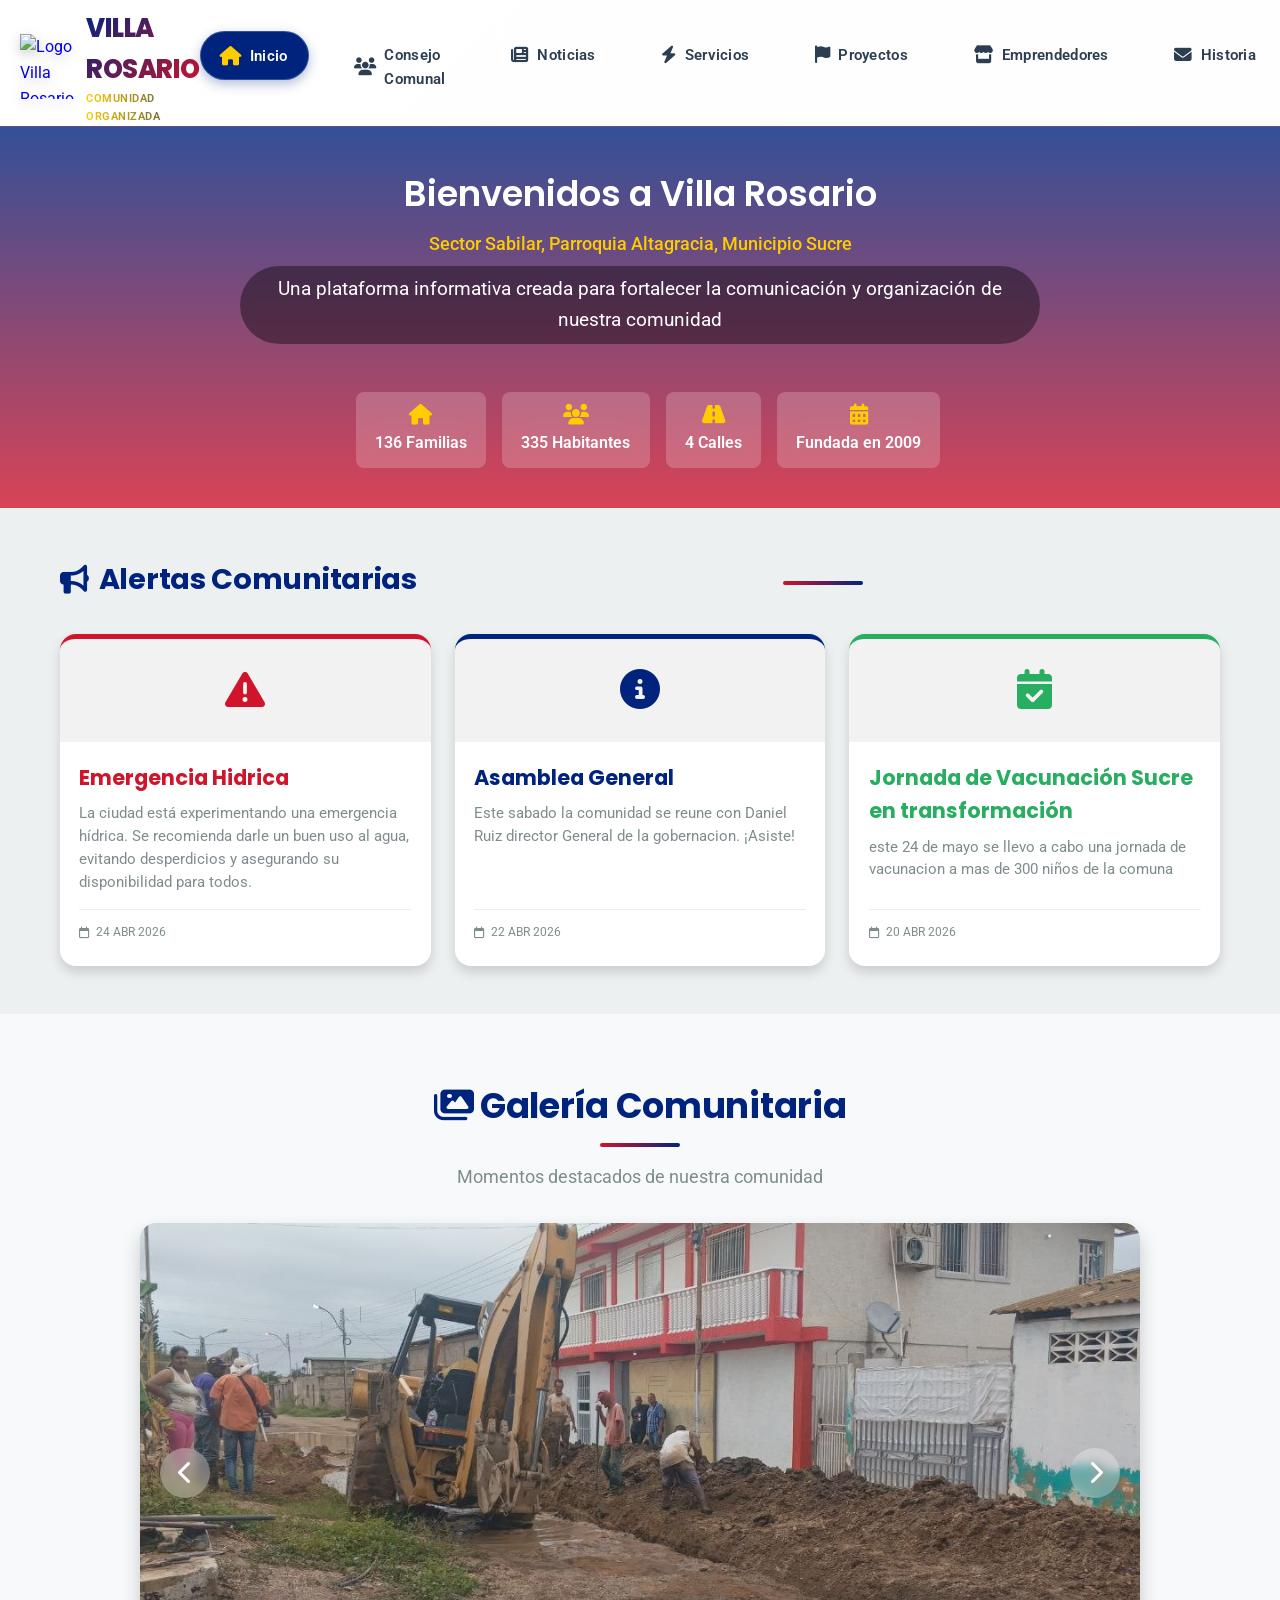
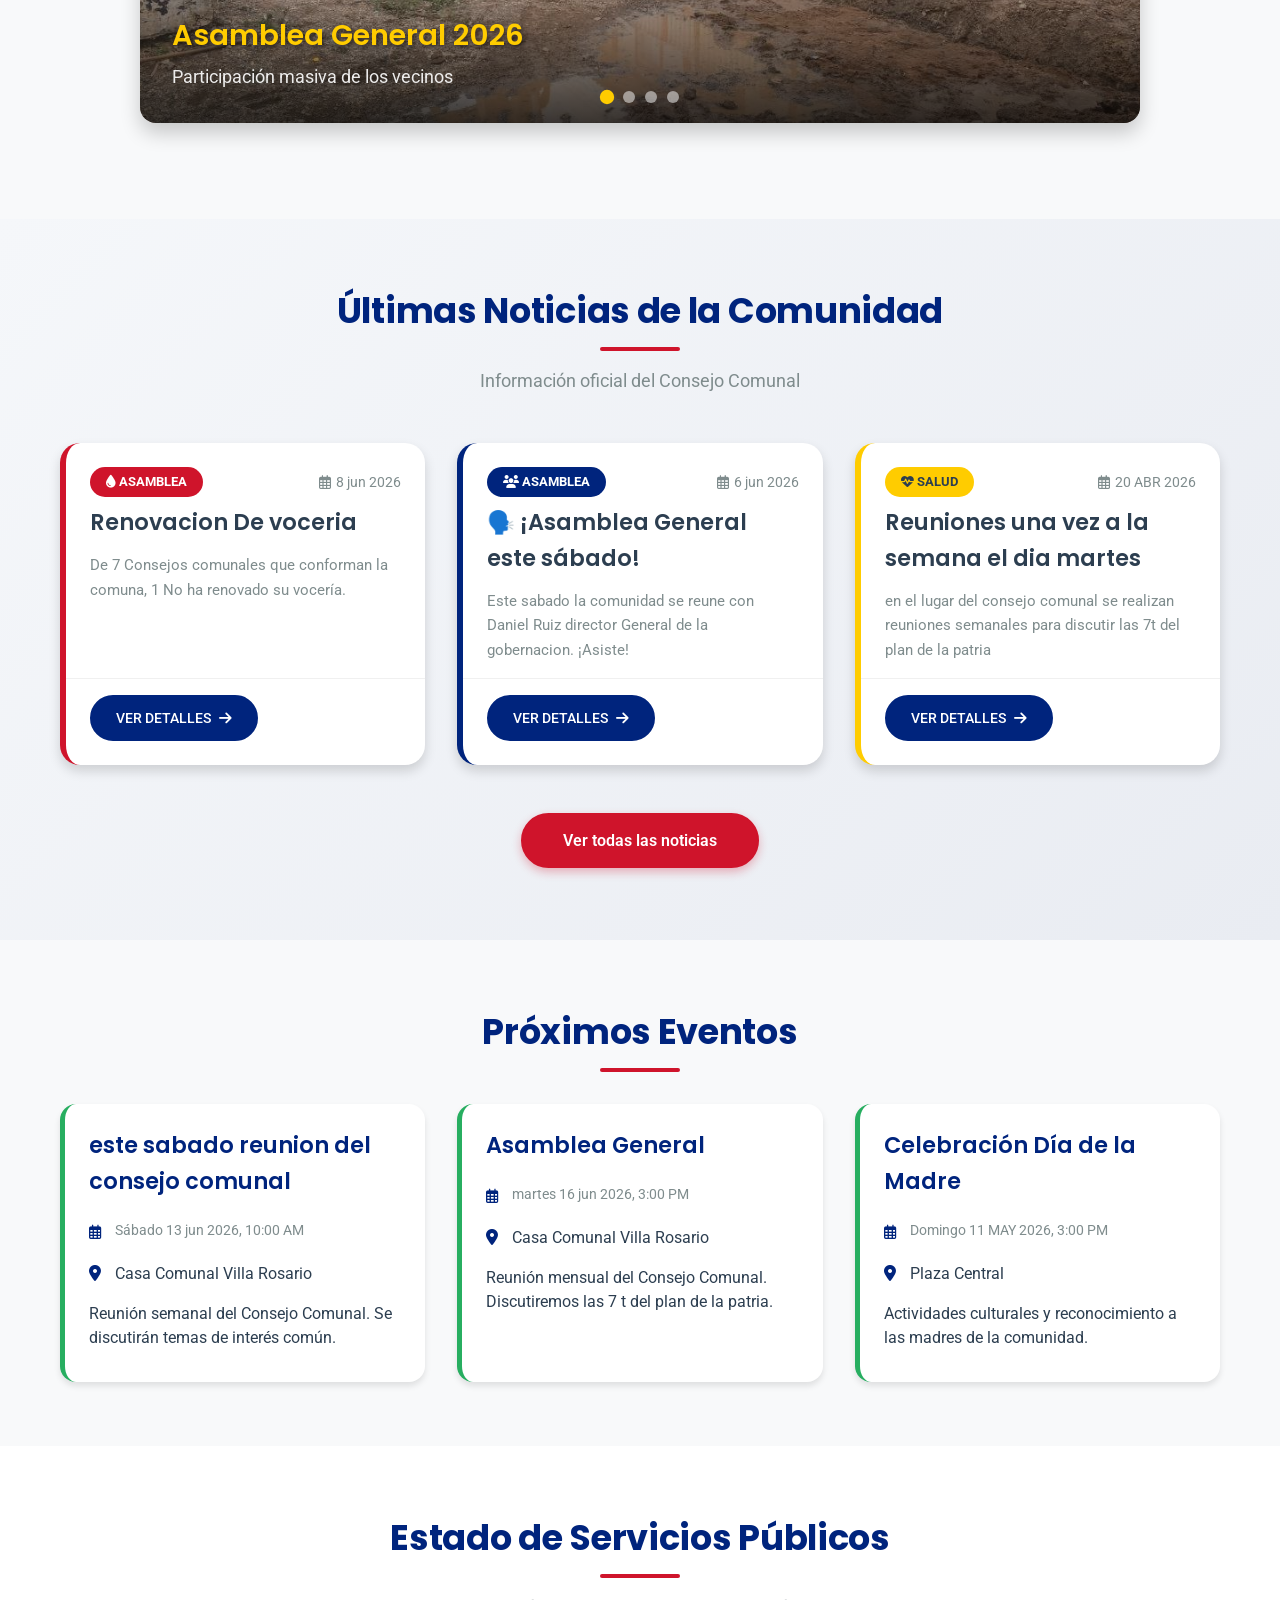
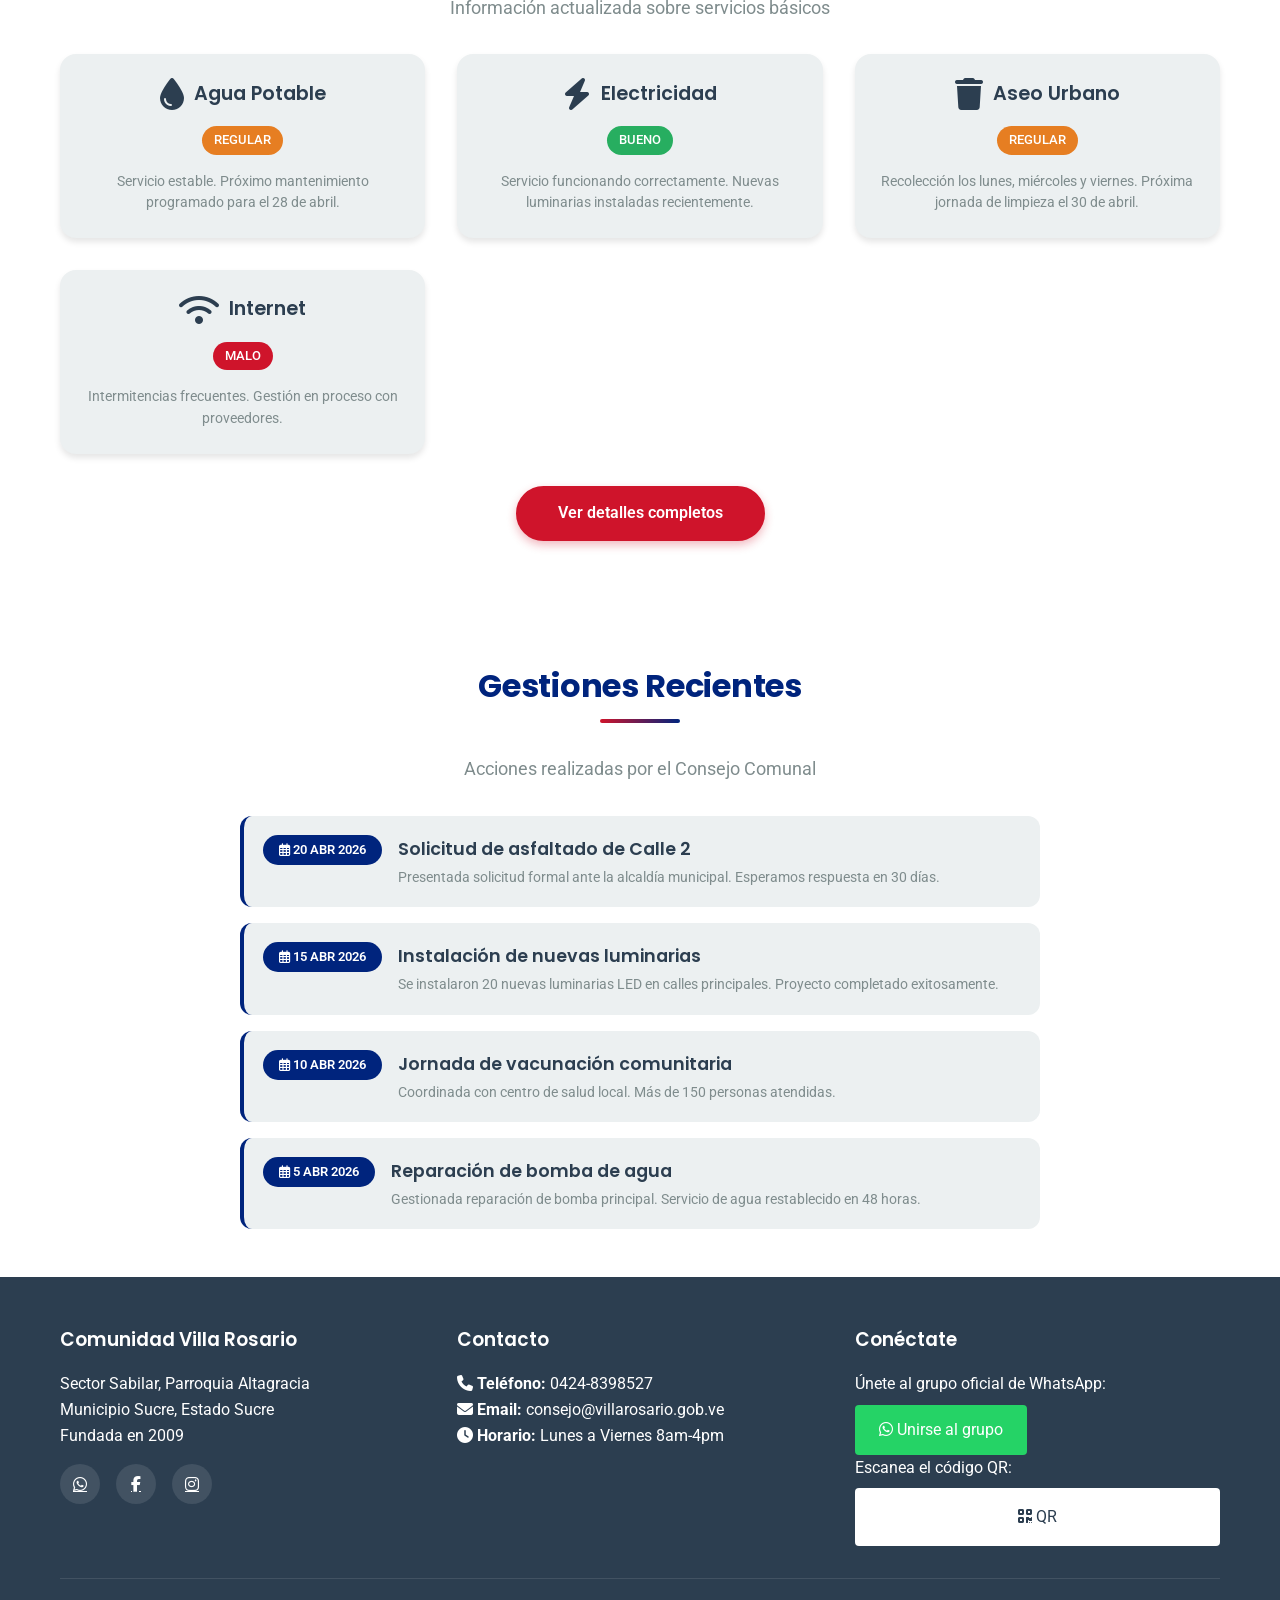
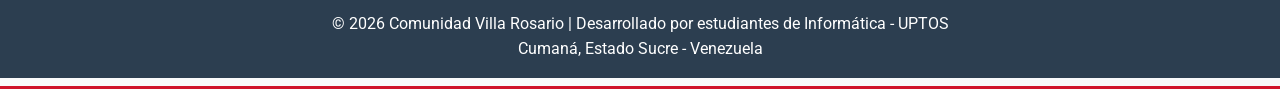
==== commit b31a4bff: "navbar como antes index.html" ====
--- a/index.html
+++ b/index.html
@@ -10,36 +10,31 @@
 </head>
 <body>
     <!-- ==================== BARRA DE NAVEGACIÓN ==================== -->
-   <nav class="navbar">
-    <div class="nav-container">
-        <a href="index.html" class="logo">
-             <img src="imagenes/logoVilla.png" alt="Logo Villa Rosario" id="logo-img"> 
-            <div class="logo-text">
-                <span class="logo-title">VILLA ROSARIO</span>
-                <span class="logo-subtitle">Comunidad Organizada</span>
-            </div>
-        </a>
-    </div>
-</nav>
-
-            
-            <input type="checkbox" id="menu-toggle" class="menu-toggle">
-            <label for="menu-toggle" class="menu-btn">
-                <i class="fas fa-bars"></i>
-            </label>
-            <ul class="nav-menu">
-                <li><a href="index.html" class="active"><i class="fas fa-home"></i> Inicio</a></li>
-                <li><a href="consejo-comunal.html"><i class="fas fa-users"></i> Consejo Comunal</a></li>
-                <li><a href="articulos.html"><i class="fas fa-newspaper"></i> Noticias</a></li>
-                <li><a href="servicios.html"><i class="fas fa-bolt"></i> Servicios</a></li>
-                <li><a href="proyectos.html"><i class="fas fa-flag"></i> Proyectos</a></li>
-                <li><a href="emprendedores.html"><i class="fas fa-store"></i> Emprendedores</a></li>
-                <li><a href="historia.html"><i class="fas fa-envelope"></i> Historia</a></li>
-                <li><a href="eventos.html"><i class="fas fa-envelope"></i> Eventos</a></li>
-            </ul>
-        </div>
-    </nav>
-
+ <nav class="navbar">
+     <div class="nav-container">
+         <a href="index.html" class="logo">
+             <img src="imagenes/logoVilla.png" alt="Logo Villa Rosario" id="logo-img">
+             <div class="logo-text">
+                 <span class="logo-title">VILLA ROSARIO</span>
+                 <span class="logo-subtitle">Comunidad Organizada</span>
+             </div>
+         </a>
+         
+         <input type="checkbox" id="menu-toggle" class="menu-toggle">
+         <label for="menu-toggle" class="menu-btn">
+             <i class="fas fa-bars"></i>
+         </label>
+         <ul class="nav-menu">
+             <li><a href="index.html" class="active"><i class="fas fa-home"></i> Inicio</a></li>
+             <li><a href="consejo-comunal.html"><i class="fas fa-users"></i> Consejo Comunal</a></li>
+             <li><a href="articulos.html"><i class="fas fa-newspaper"></i> Noticias</a></li>
+             <li><a href="servicios.html"><i class="fas fa-bolt"></i> Servicios</a></li>
+             <li><a href="proyectos.html"><i class="fas fa-flag"></i> Proyectos</a></li>
+             <li><a href="emprendedores.html"><i class="fas fa-store"></i> Emprendedores</a></li>
+             <li><a href="historia.html"><i class="fas fa-envelope"></i> Historia</a></li>
+             <li><a href="eventos.html"><i class="fas fa-envelope"></i> Eventos</a></li>
+         </ul>
+     </div>
     <!-- ==================== HERO (ENCABEZADO) ==================== -->
     <header class="hero">
         <div class="hero-content">
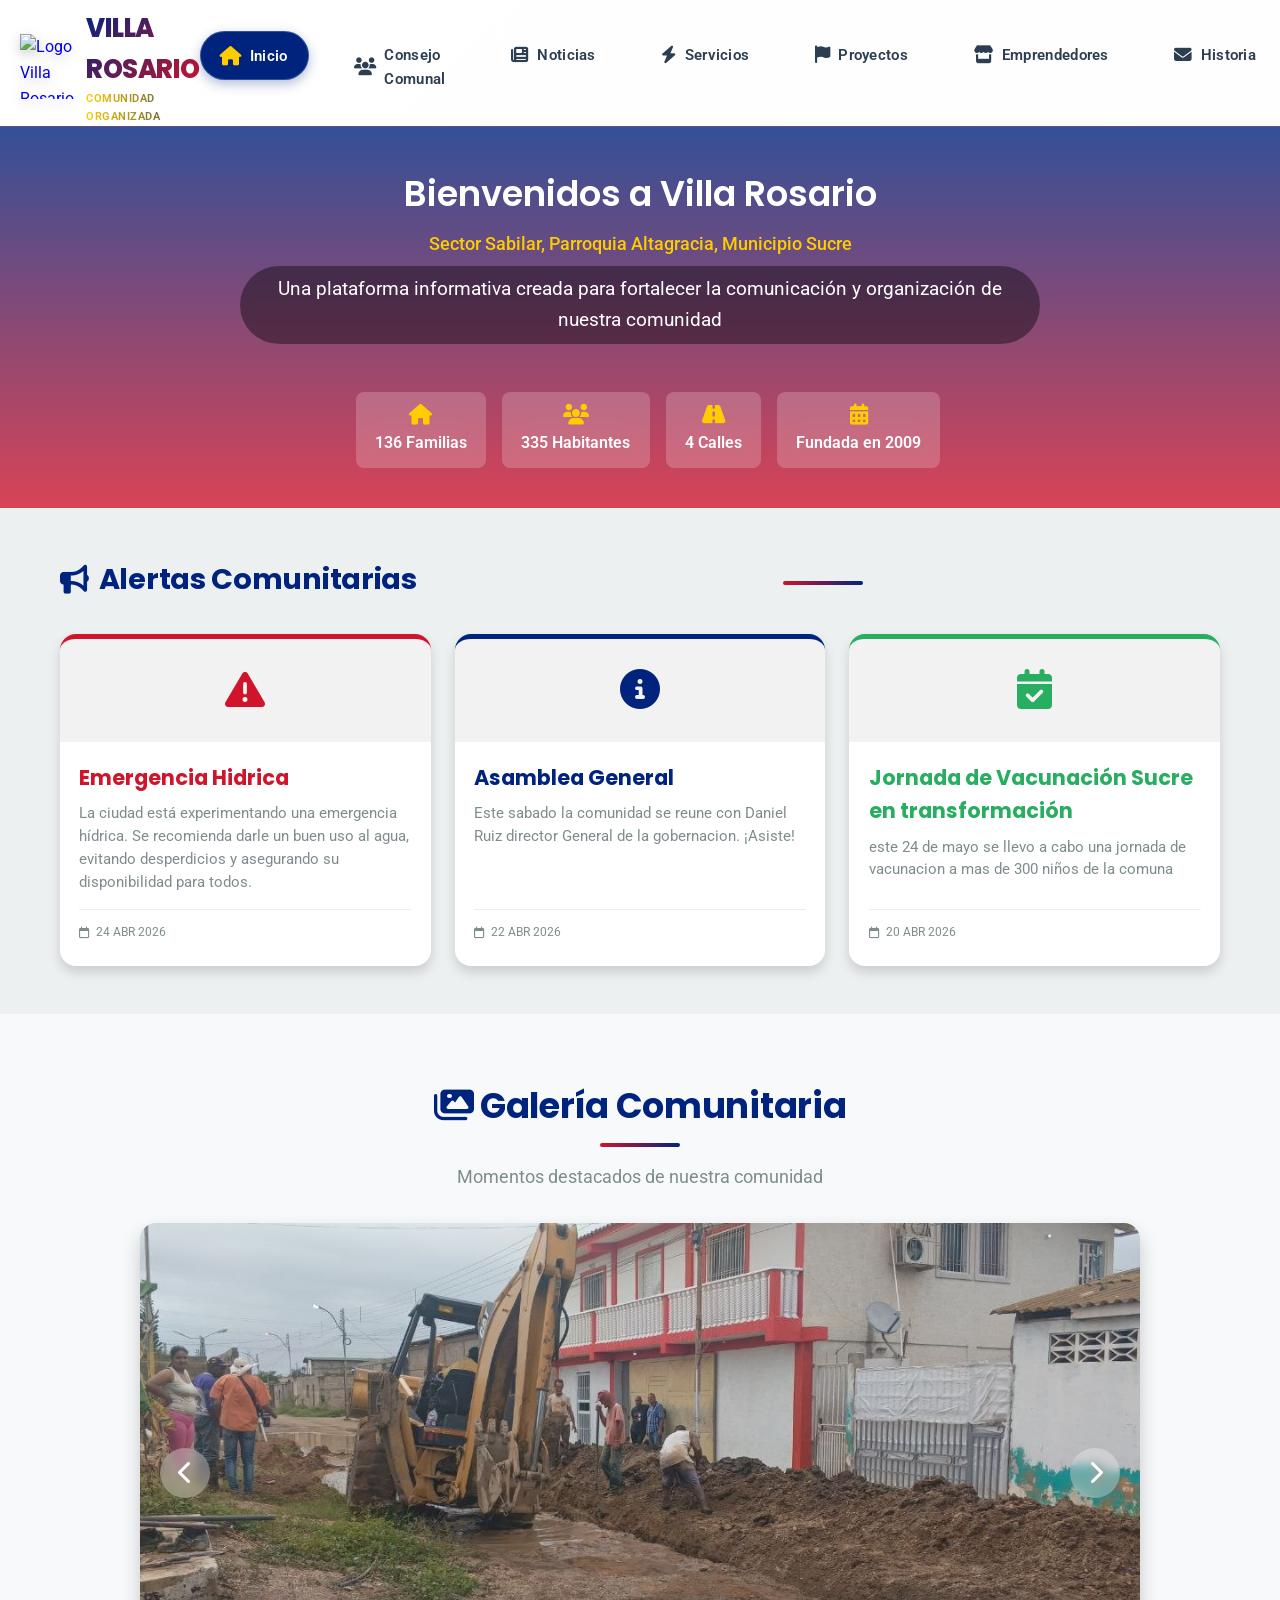
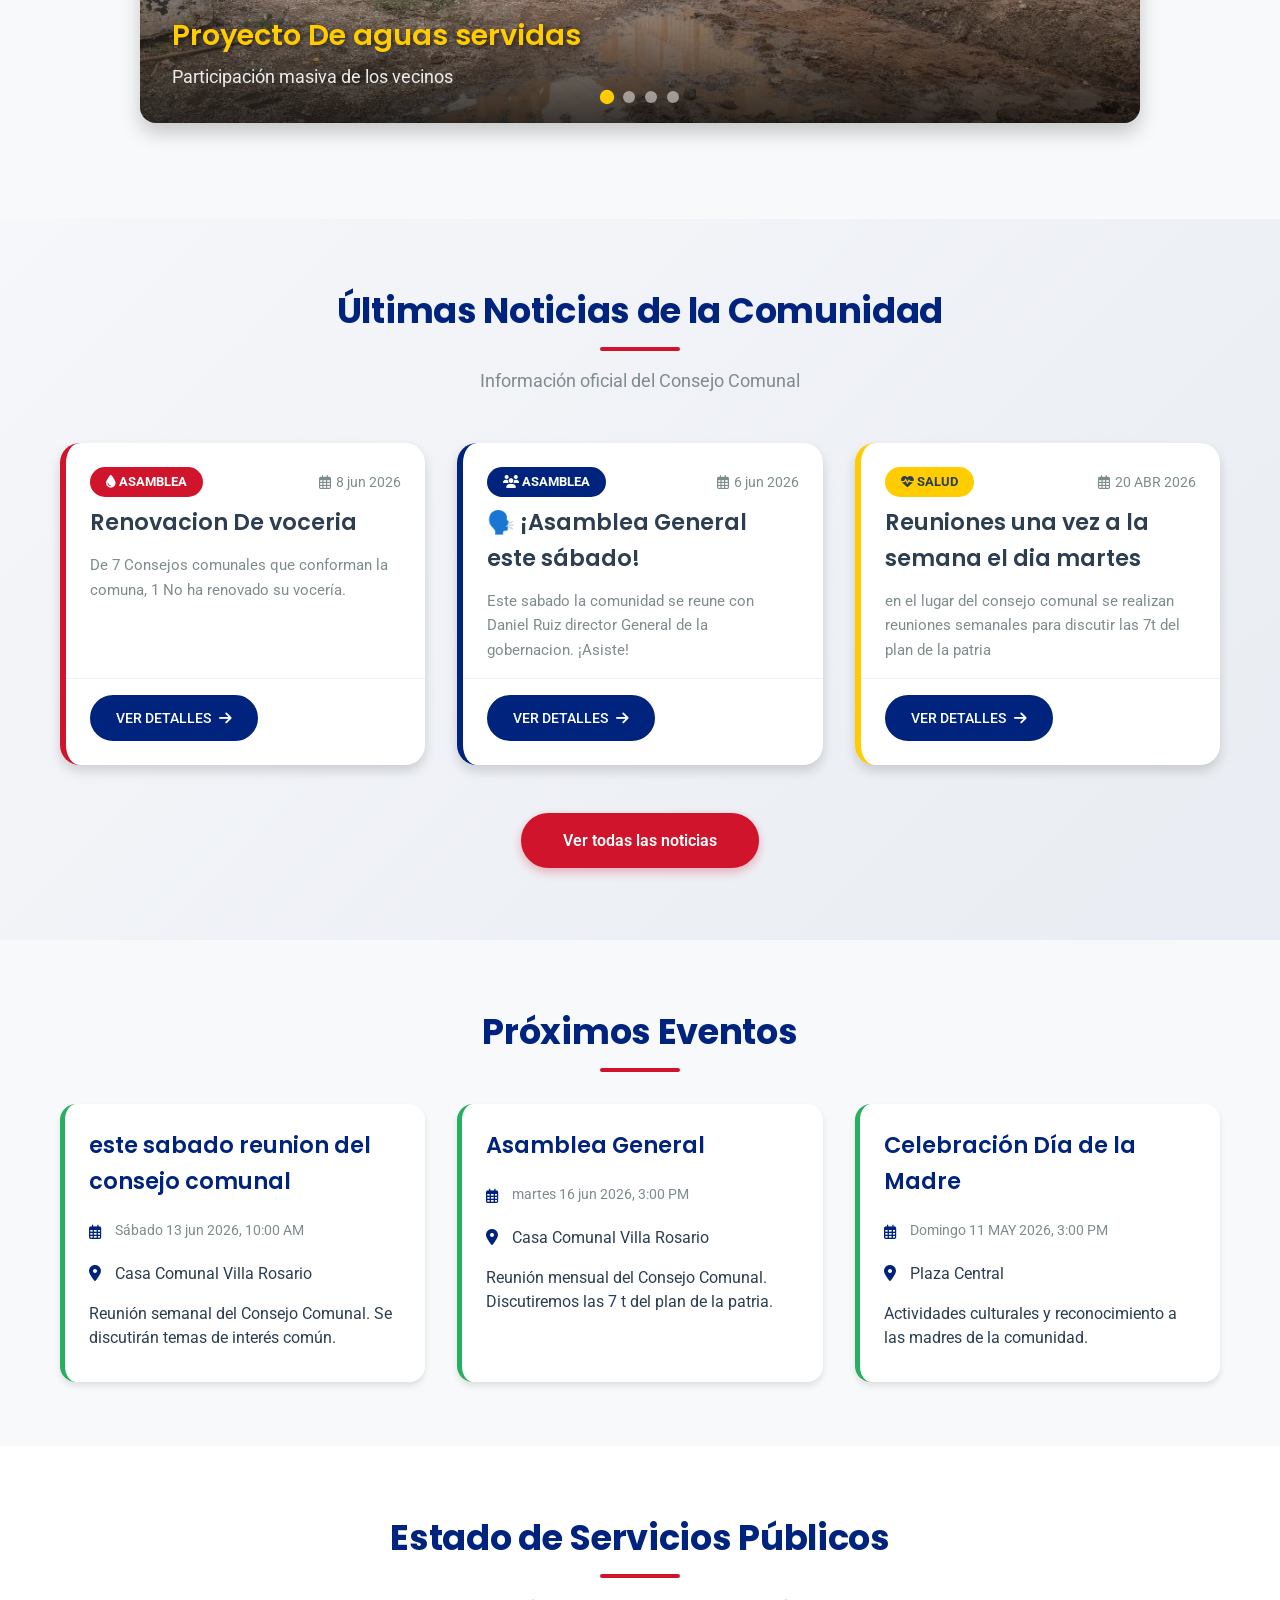
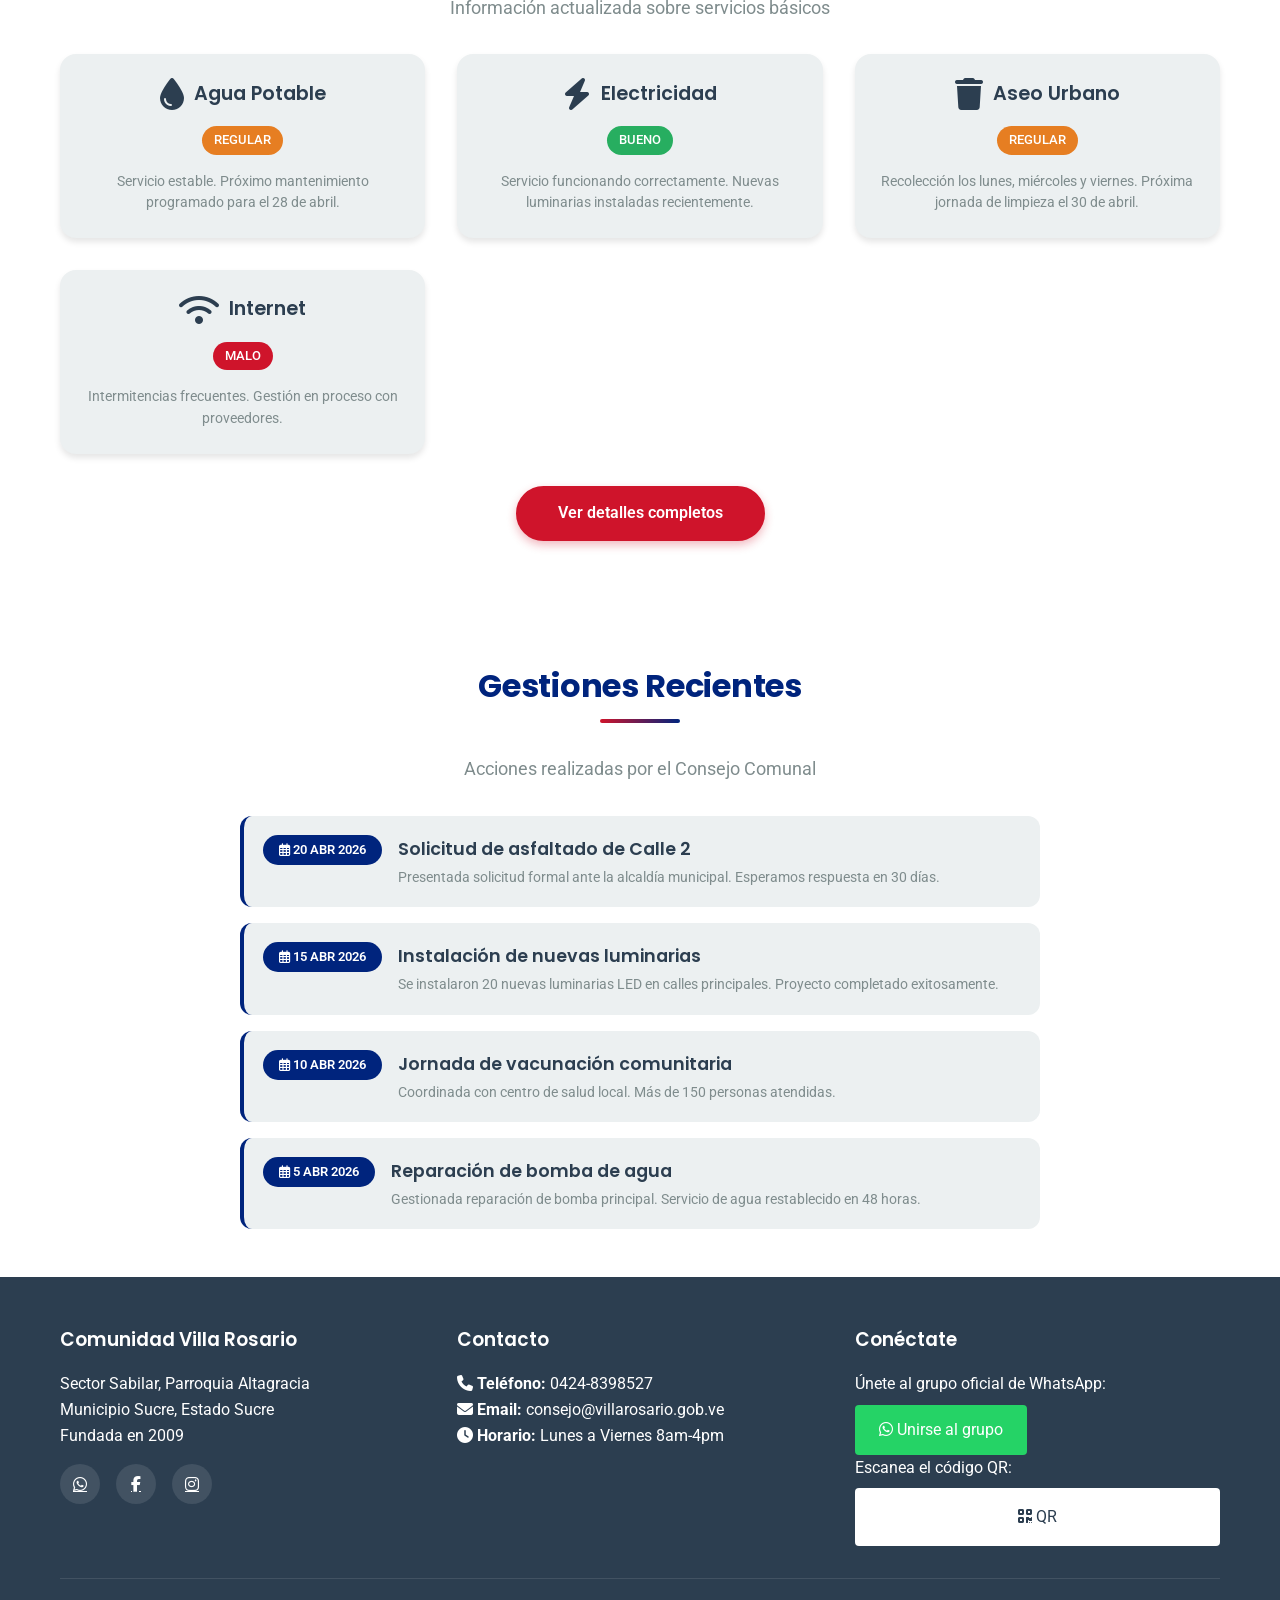
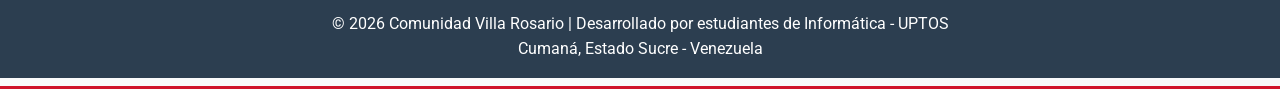
==== commit aeb09ba4: "captio carrusel inde.html" ====
--- a/index.html
+++ b/index.html
@@ -117,29 +117,29 @@
                     <div class="carrusel-slide active">
                         <img src="imagenes/imgVilla-agua.jpg" alt="Asamblea comunitaria">
                         <div class="carrusel-caption">
-                            <h3>Asamblea General 2026</h3>
+                            <h3>Proyecto De aguas servidas</h3>
                             <p>Participación masiva de los vecinos</p>
                         </div>
                     </div>
                     <div class="carrusel-slide">
                         <img src="imagenes/villa-agua2.jpg" alt="Jornada de salud">
                         <div class="carrusel-caption">
-                            <h3>Jornada de Vacunación</h3>
-                            <p>Más de 100 niños vacunados</p>
+                            <h3>Proyecto De aguas servidas</h3>
+                            <p>Mejora en la infraestructura de agua potable</p>
                         </div>
                     </div>
                     <div class="carrusel-slide">
                         <img src="imagenes/imgVilla-agua.jpg" alt="Entrega de CLAP">
                         <div class="carrusel-caption">
-                            <h3>Entrega de Alimentos</h3>
-                            <p>Apoyo a las familias de la comunidad</p>
+                            <h3>Proyecto De Agua Potable</h3>
+                            <p>con apoyo economico del gobierno</p>
                         </div>
                     </div>
                     <div class="carrusel-slide">
                         <img src="imagenes/villa-agua2.jpg" alt="Limpieza comunitaria">
                         <div class="carrusel-caption">
-                            <h3>Jornada de Limpieza</h3>
-                            <p>Embelleciendo nuestros espacios</p>
+                            <h3>proyecto de aguas servidas</h3>
+                            <p>trabajo en curso para mejorar el acceso a agua potable</p>
                         </div>
                     </div>
                 </div>
